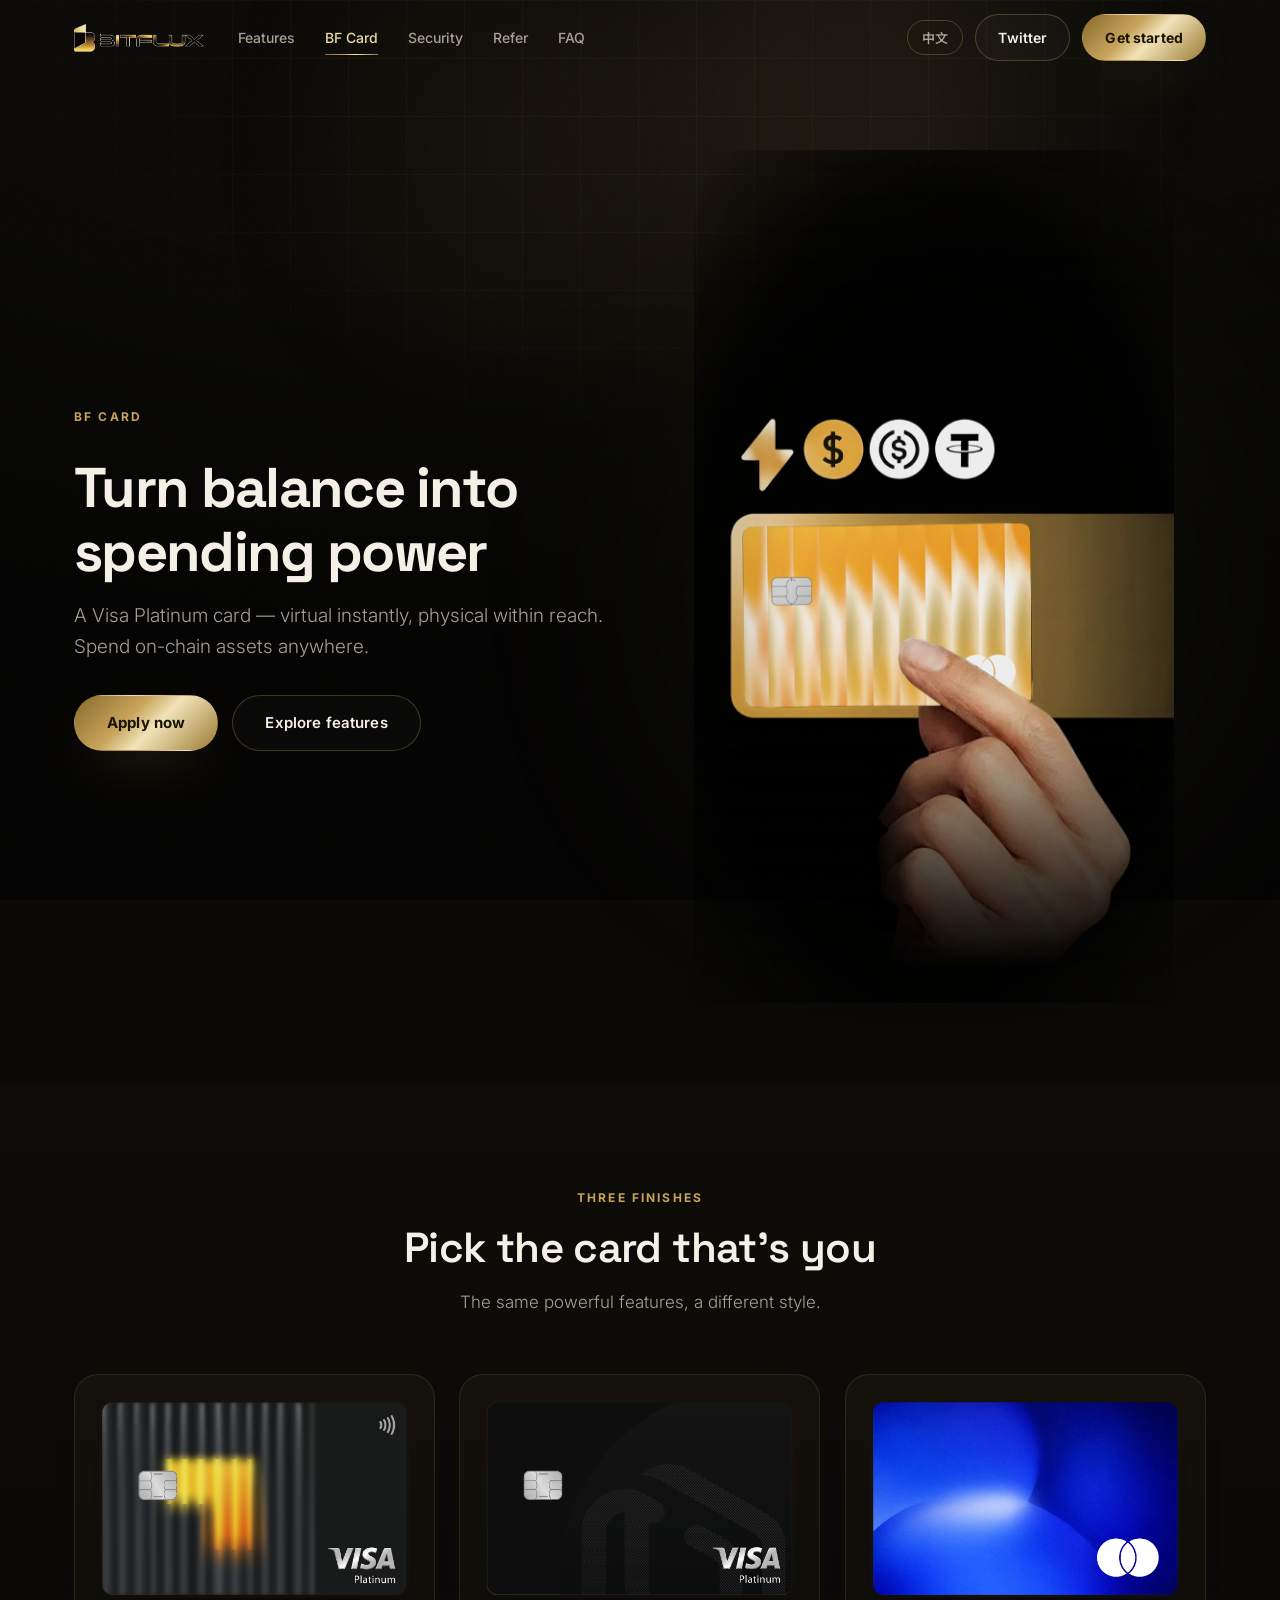
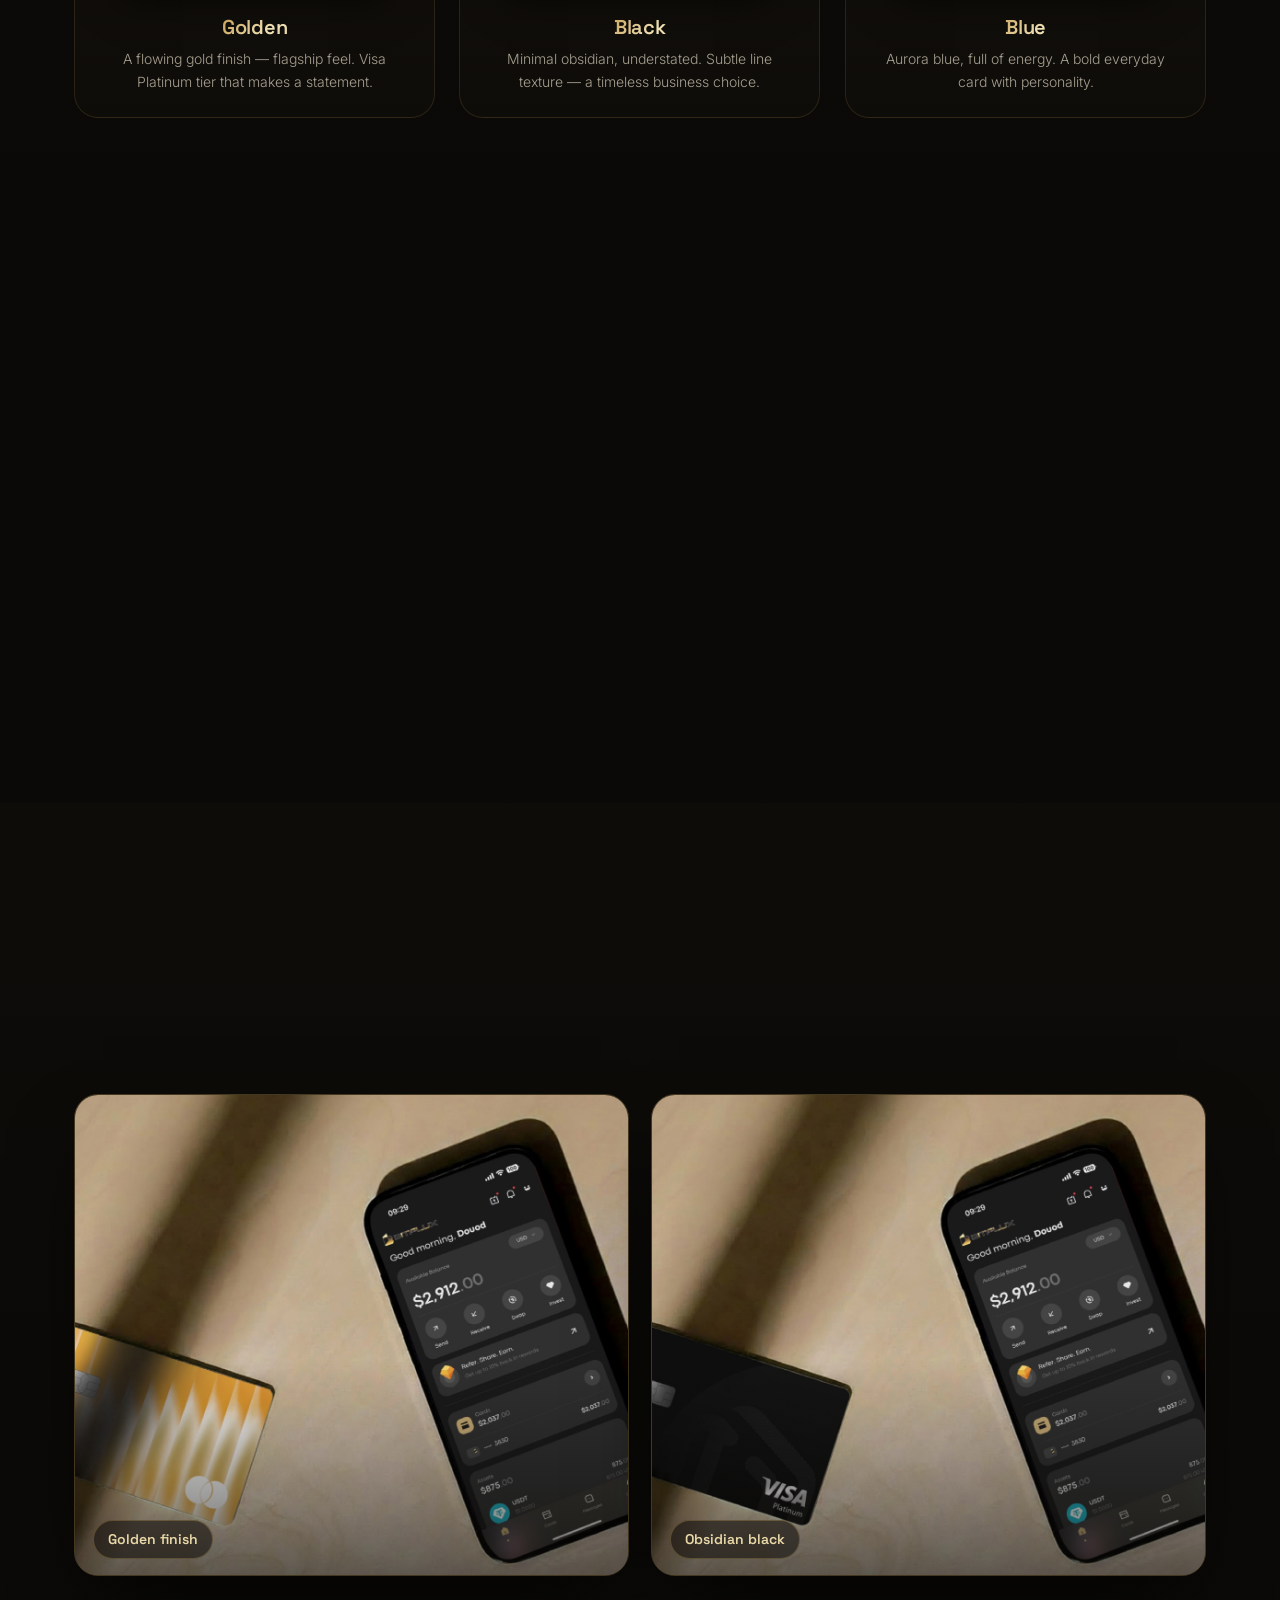
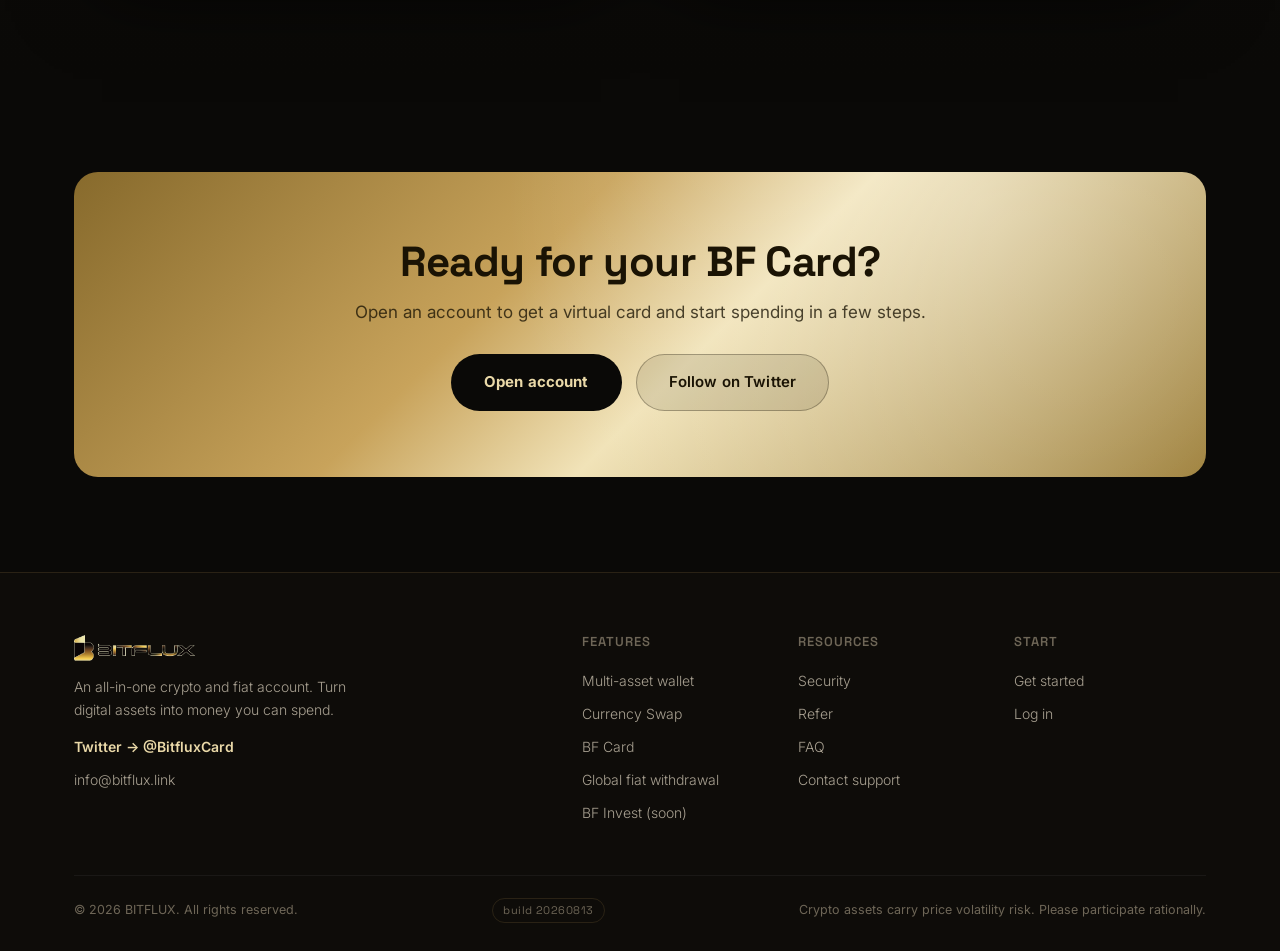
==== card.html @ 34be4fc5 "Switch site metadata to English to match default EN interface Titles, meta descriptions, og/twitter " ====
<!DOCTYPE html>
<html lang="en">
<head>
  <meta charset="UTF-8" />
  <meta http-equiv="Cache-Control" content="no-cache, no-store, must-revalidate" />
  <meta http-equiv="Pragma" content="no-cache" />
  <meta http-equiv="Expires" content="0" />
  <meta name="viewport" content="width=device-width, initial-scale=1.0" />
  <title>BF Card · BITFLUX</title>
  <meta name="description" content="BITFLUX BF Card — Visa Platinum virtual and physical cards. Spend your crypto balance anytime, anywhere. Three finishes: Golden, Black, Blue." />
  <meta name="theme-color" content="#0A0907" />
  <link rel="icon" type="image/png" href="assets/bitflux-favicon.png" />
  <link rel="canonical" href="https://www.bitflux.link/card.html" />
  <meta property="og:site_name" content="BITFLUX" />
  <meta property="og:locale" content="en_US" />
  <meta property="og:title" content="BF Card · BITFLUX" />
  <meta property="og:description" content="Visa Platinum virtual and physical cards. Spend your crypto balance anywhere. Three finishes: Golden, Black, Blue." />
  <meta property="og:type" content="website" />
  <meta property="og:url" content="https://www.bitflux.link/card.html" />
  <meta property="og:image" content="https://www.bitflux.link/assets/posters/billboard.jpg" />
  <meta name="twitter:card" content="summary_large_image" />
  <meta name="twitter:site" content="@BitfluxCard" />
  <meta name="twitter:title" content="BF Card · BITFLUX" />
  <meta name="twitter:description" content="Visa Platinum virtual and physical cards. Spend your crypto balance anywhere. Three finishes: Golden, Black, Blue." />
  <meta name="twitter:image" content="https://www.bitflux.link/assets/posters/billboard.jpg" />
  <link rel="preconnect" href="https://fonts.googleapis.com" />
  <link rel="preconnect" href="https://fonts.gstatic.com" crossorigin />
  <link href="https://fonts.googleapis.com/css2?family=Inter:wght@300;400;500;600;700&family=Space+Grotesk:wght@500;600;700&family=Noto+Sans+SC:wght@300;400;500;700&display=swap" rel="stylesheet" />
  <link rel="stylesheet" href="styles.css?v=20260813" />
</head>
<body class="page-sub" data-i18n-title="title_card" data-i18n-desc="meta_card">
  <svg class="svg-defs" aria-hidden="true" focusable="false" xmlns="http://www.w3.org/2000/svg">
    <symbol id="i-card" viewBox="0 0 24 24"><rect x="3" y="5" width="18" height="14" rx="2.5"/><path d="M3 9.5h18"/><path d="M7 14.5h4"/></symbol>
    <symbol id="i-swap" viewBox="0 0 24 24"><path d="M4 8h13l-3-3"/><path d="M20 16H7l3 3"/></symbol>
    <symbol id="i-globe" viewBox="0 0 24 24"><circle cx="12" cy="12" r="9"/><path d="M3 12h18M12 3c2.5 2.5 2.5 15 0 18M12 3c-2.5 2.5-2.5 15 0 18"/></symbol>
    <symbol id="i-shield" viewBox="0 0 24 24"><path d="M12 3 5 6v5c0 4.2 3 7.6 7 9 4-1.4 7-4.8 7-9V6l-7-3Z"/><path d="m9 12 2 2 4-4"/></symbol>
    <symbol id="i-spark" viewBox="0 0 24 24"><path d="M12 3v6M12 15v6M3 12h6M15 12h6"/><path d="m6 6 3 3M15 15l3 3M18 6l-3 3M9 15l-3 3"/></symbol>
  </svg>

  <!-- ===== NAV ===== -->
  <nav class="nav" id="nav">
    <div class="nav-inner">
      <a class="nav-logo" href="index.html" aria-label="BITFLUX"><img src="assets/bitflux-logo.png" alt="BITFLUX" /></a>
      <div class="nav-links">
        <a href="features.html" data-i18n="nav_features">功能</a>
        <a href="card.html" class="active" data-i18n="nav_card">BF Card</a>
        <a href="features.html#security" data-i18n="nav_security">安全</a>
        <a href="features.html#referral" data-i18n="nav_referral">邀请</a>
        <a href="features.html#faq" data-i18n="nav_faq">常见问题</a>
      </div>
      <div class="nav-actions">
        <button class="lang-toggle" id="langToggle" aria-label="Switch language">EN</button>
        <a class="btn btn-ghost" href="https://x.com/bitfluxcard" target="_blank" rel="noopener">Twitter</a>
        <a class="btn btn-primary" href="https://app.bitflux.link" target="_blank" rel="noopener" data-i18n="nav_cta">开始使用</a>
      </div>
      <button class="nav-burger" id="burger" aria-label="Menu"><span></span><span></span><span></span></button>
    </div>
    <div class="nav-mobile" id="navMobile">
      <a href="features.html" data-i18n="nav_features">功能</a>
      <a href="card.html" data-i18n="nav_card">BF Card</a>
      <a href="features.html#security" data-i18n="nav_security">安全</a>
      <a href="features.html#referral" data-i18n="nav_referral">邀请</a>
      <a href="features.html#faq" data-i18n="nav_faq">常见问题</a>
      <a class="btn btn-primary" href="https://app.bitflux.link" target="_blank" rel="noopener" data-i18n="nav_cta">开始使用</a>
      <button class="lang-toggle lang-toggle-mobile" id="langToggleMobile" aria-label="Switch language">English</button>
    </div>
  </nav>

  <main id="top">
    <!-- ===== CARD HERO ===== -->
    <section class="card-hero">
      <div class="subhero-bg" aria-hidden="true"><div class="glow glow-1"></div><div class="glow glow-2"></div><div class="grid-lines"></div></div>
      <div class="container card-hero-inner">
        <div class="card-hero-copy">
          <span class="eyebrow" data-i18n="card_eyebrow">BF Card</span>
          <h1 class="subhero-title" data-i18n="cardp_title">把余额，变成消费力</h1>
          <p class="subhero-sub" data-i18n="cardp_lead">Visa Platinum 卡，虚拟卡即开即用，实体卡触手可及。链上资产，随处可花。</p>
          <div class="hero-min-cta">
            <a class="btn btn-primary btn-lg" href="https://app.bitflux.link" target="_blank" rel="noopener" data-i18n="cardp_cta1">立即申请</a>
            <a class="btn btn-ghost btn-lg" href="features.html" data-i18n="cardp_cta2">了解功能</a>
          </div>
        </div>
        <div class="card-hero-visual card-hero-photo">
          <img src="assets/posters/card-hero.jpg" alt="BITFLUX Visa Platinum card" />
        </div>
      </div>
    </section>

    <!-- ===== CARD TIERS ===== -->
    <section class="section section-alt" id="tiers">
      <div class="container">
        <div class="section-head reveal">
          <span class="eyebrow" data-i18n="tier_eyebrow">三款卡面</span>
          <h2 class="section-title" data-i18n="tier_title">选一张，属于你的卡</h2>
          <p class="section-lead" data-i18n="tier_lead">同样的强大功能，不同的风格表达。</p>
        </div>
        <div class="tier-grid">
          <div class="tier-card reveal">
            <div class="tier-img"><img src="assets/cards/card-gold.png" alt="Golden Card" loading="lazy" /></div>
            <h3 data-i18n="tier1_t">Golden</h3>
            <p data-i18n="tier1_d">流光金质卡面，质感旗舰。Visa Platinum 等级，彰显身份。</p>
          </div>
          <div class="tier-card reveal">
            <div class="tier-img"><img src="assets/cards/card-black.png" alt="Black Card" loading="lazy" /></div>
            <h3 data-i18n="tier2_t">Black</h3>
            <p data-i18n="tier2_d">极简曜黑，低调内敛。线条暗纹，经典耐看的商务之选。</p>
          </div>
          <div class="tier-card reveal">
            <div class="tier-img"><img src="assets/cards/card-blue.png" alt="Blue Card" loading="lazy" /></div>
            <h3 data-i18n="tier3_t">Blue</h3>
            <p data-i18n="tier3_d">极光蓝调，年轻活力。鲜明配色，张扬个性的日常之选。</p>
          </div>
        </div>
      </div>
    </section>

    <!-- ===== CARD BENEFITS ===== -->
    <section class="section" id="benefits">
      <div class="container">
        <div class="section-head reveal">
          <span class="eyebrow" data-i18n="ben_eyebrow">卡片权益</span>
          <h2 class="section-title" data-i18n="ben_title">一张卡，连接链上与现实</h2>
        </div>
        <div class="why-grid">
          <div class="why-card reveal">
            <div class="why-ico"><svg class="ico"><use href="#i-card"/></svg></div>
            <h3 data-i18n="b1_t">虚拟 + 实体</h3>
            <p data-i18n="b1_d">虚拟卡即开即用，绑定钱包扫码消费；实体卡随身携带，线下刷卡同样顺手。</p>
          </div>
          <div class="why-card reveal">
            <div class="why-ico"><svg class="ico"><use href="#i-globe"/></svg></div>
            <h3 data-i18n="b2_t">全球受理</h3>
            <p data-i18n="b2_d">基于 Visa 网络，全球数千万商户线上线下广泛受理。</p>
          </div>
          <div class="why-card reveal">
            <div class="why-ico"><svg class="ico"><use href="#i-swap"/></svg></div>
            <h3 data-i18n="b3_t">余额直付</h3>
            <p data-i18n="b3_d">直接用账户余额消费，链上资产无需提前换汇，所花即所见。</p>
          </div>
          <div class="why-card reveal">
            <div class="why-ico"><svg class="ico"><use href="#i-shield"/></svg></div>
            <h3 data-i18n="b4_t">安全可控</h3>
            <p data-i18n="b4_d">交易 PIN 与实时通知守护每一笔支出，卡片状态自主管理。</p>
          </div>
        </div>
      </div>
    </section>

    <!-- ===== LIFESTYLE (in real life) ===== -->
    <section class="section section-alt" id="lifestyle">
      <div class="container">
        <div class="section-head reveal">
          <span class="eyebrow" data-i18n="ls_eyebrow">真实场景</span>
          <h2 class="section-title" data-i18n="ls_title">融入每一天的生活</h2>
          <p class="section-lead" data-i18n="ls_lead">无论金质还是曜黑，都让链上资产自然融入日常消费。</p>
        </div>
        <div class="lifestyle-grid reveal">
          <figure class="ls-item"><img src="assets/posters/lifestyle-gold.jpg" alt="BITFLUX Golden Card in daily life" loading="lazy" /><figcaption data-i18n="ls_cap1">Golden · 流光金质</figcaption></figure>
          <figure class="ls-item"><img src="assets/posters/lifestyle-black.jpg" alt="BITFLUX Black Card in daily life" loading="lazy" /><figcaption data-i18n="ls_cap2">Black · 极简曜黑</figcaption></figure>
        </div>
      </div>
    </section>

    <!-- ===== CTA ===== -->
    <section class="cta">
      <div class="container">
        <div class="cta-box reveal">
          <h2 data-i18n="cardp_cta_title">准备好你的 BF Card 了吗？</h2>
          <p data-i18n="cardp_cta_sub">开户即可申请虚拟卡，几步开始消费。</p>
          <div class="cta-actions">
            <a class="btn btn-primary btn-lg" href="https://app.bitflux.link" target="_blank" rel="noopener" data-i18n="cta_b1">立即开户</a>
            <a class="btn btn-ghost btn-lg" href="https://x.com/bitfluxcard" target="_blank" rel="noopener" data-i18n="cta_b2">关注 Twitter</a>
          </div>
        </div>
      </div>
    </section>
  </main>

  <!-- ===== FOOTER ===== -->
  <footer class="footer">
    <div class="container">
      <div class="footer-inner">
        <div class="footer-brand">
          <img src="assets/bitflux-logo.png" alt="BITFLUX" />
          <p data-i18n="foot_desc">一站式加密与法币账户。把数字资产变成可花的钱。</p>
          <a class="footer-tg" href="https://x.com/bitfluxcard" target="_blank" rel="noopener">Twitter → @BitfluxCard</a>
          <a class="footer-email" href="mailto:info@bitflux.link">info@bitflux.link</a>
        </div>
        <div class="footer-cols">
          <div>
            <h4 data-i18n="foot_product">功能</h4>
            <a href="features.html" data-i18n="f1_t">多币种钱包</a>
            <a href="features.html" data-i18n="f2_t">外汇兑换 · Swap</a>
            <a href="card.html" data-i18n="nav_card">BF Card</a>
            <a href="features.html" data-i18n="f4_t">全球法币提现</a>
            <a href="coming-soon.html?p=BF%20Invest" data-i18n="foot_invest">BF Invest（即将上线）</a>
          </div>
          <div>
            <h4 data-i18n="foot_resource">资源</h4>
            <a href="features.html#security" data-i18n="nav_security">安全</a>
            <a href="features.html#referral" data-i18n="nav_referral">邀请有礼</a>
            <a href="features.html#faq" data-i18n="nav_faq">常见问题</a>
            <a href="https://x.com/bitfluxcard" target="_blank" rel="noopener" data-i18n="foot_support">联系支持</a>
          </div>
          <div>
            <h4 data-i18n="foot_start">开始</h4>
            <a href="https://app.bitflux.link" target="_blank" rel="noopener" data-i18n="nav_cta">开始使用</a>
            <a href="https://app.bitflux.link" target="_blank" rel="noopener" data-i18n="foot_login">登录</a>
          </div>
        </div>
      </div>
      <div class="footer-bottom">
        <span>© 2026 BITFLUX. All rights reserved.</span>
        <span class="build-tag">build 20260813</span>
        <span data-i18n="foot_disclaimer">加密资产存在价格波动风险，请理性参与。</span>
      </div>
    </div>
  </footer>

  <script src="app.js?v=20260813"></script>
</body>
</html>
---- styles.css ----
/* ===================== BITFLUX — premium black & champagne-gold ===================== */
:root{
  --bg:#0A0907;
  --bg-2:#0E0C09;
  --bg-3:#13110C;
  --panel:#15120C;
  --panel-2:#1C180F;
  --line:rgba(200,163,91,.15);
  --line-2:rgba(200,163,91,.30);
  --hair:rgba(255,255,255,.05);
  --txt:#F5F0E6;
  --txt-mut:#A8A091;
  --txt-dim:#6E6657;
  --gold:#C8A35B;
  --gold-2:#EAD9A8;
  --gold-3:#8A6D2E;
  --gold-grad:linear-gradient(135deg,#876A2C 0%,#C8A35B 38%,#F1E3B8 56%,#9A7B33 100%);
  --gold-soft:linear-gradient(135deg,rgba(200,163,91,.16),rgba(138,109,46,.10));
  --green:#5FCFA0;
  --radius:18px;
  --radius-lg:24px;
  --shadow:0 34px 80px -28px rgba(0,0,0,.9);
  --shadow-gold:0 20px 56px -18px rgba(200,163,91,.32);
  --maxw:1180px;
  --ease:cubic-bezier(.22,.61,.36,1);
}
*{box-sizing:border-box;margin:0;padding:0}
html{scroll-behavior:smooth;-webkit-text-size-adjust:100%;scroll-padding-top:88px}
body{
  font-family:'Inter',-apple-system,BlinkMacSystemFont,'Segoe UI','PingFang SC','Noto Sans SC',sans-serif;
  background:var(--bg);color:var(--txt);line-height:1.65;font-weight:400;
  -webkit-font-smoothing:antialiased;overflow-x:hidden;position:relative;
}
/* subtle film grain + vignette for a premium feel */
body::before{content:"";position:fixed;inset:0;z-index:1;pointer-events:none;opacity:.035;
  background-image:url("data:image/svg+xml,%3Csvg xmlns='http://www.w3.org/2000/svg' width='160' height='160'%3E%3Cfilter id='n'%3E%3CfeTurbulence type='fractalNoise' baseFrequency='0.9' numOctaves='2'/%3E%3C/filter%3E%3Crect width='100%25' height='100%25' filter='url(%23n)'/%3E%3C/svg%3E")}
body::after{content:"";position:fixed;inset:0;z-index:1;pointer-events:none;background:radial-gradient(ellipse 120% 80% at 50% -10%,transparent 55%,rgba(0,0,0,.55) 100%)}
main,.nav,footer{position:relative;z-index:2}
a{color:inherit;text-decoration:none}
img{max-width:100%;display:block}
h1,h2,h3,h4{font-family:'Space Grotesk','Inter','PingFang SC',sans-serif;font-weight:600;line-height:1.14;letter-spacing:-.015em}
.container{max-width:var(--maxw);margin:0 auto;padding:0 24px}
.container.narrow{max-width:820px}
.gold{background:linear-gradient(100deg,#8A6D2E 0%,#C8A35B 28%,#F8EFCF 47%,#EAD9A8 53%,#C8A35B 70%,#8A6D2E 100%);background-size:240% auto;-webkit-background-clip:text;background-clip:text;-webkit-text-fill-color:transparent;animation:goldShimmer 6s ease-in-out infinite}
@keyframes goldShimmer{0%,100%{background-position:0% 50%}50%{background-position:100% 50%}}
@property --beam{syntax:'<angle>';inherits:false;initial-value:0deg}
.ico{width:24px;height:24px;stroke:currentColor;fill:none;stroke-width:1.6;stroke-linecap:round;stroke-linejoin:round;display:block}
.svg-defs{position:absolute;width:0;height:0;overflow:hidden}

/* ===================== BUTTONS ===================== */
.btn{display:inline-flex;align-items:center;justify-content:center;gap:8px;font-weight:600;font-size:14px;border-radius:999px;padding:11px 22px;cursor:pointer;border:1px solid transparent;transition:transform .2s var(--ease),box-shadow .25s,background .25s,border-color .25s,color .25s;white-space:nowrap;font-family:inherit;letter-spacing:.01em}
.btn-lg{padding:15px 32px;font-size:15px}
.btn-primary{background:var(--gold-grad);color:#1a1304;box-shadow:var(--shadow-gold);font-weight:700;position:relative}
.btn-primary:hover{transform:translateY(-2px);box-shadow:0 26px 64px -16px rgba(200,163,91,.5)}
.btn-ghost{background:rgba(255,255,255,.025);color:var(--txt);border-color:var(--line-2)}
.btn-ghost:hover{background:rgba(200,163,91,.08);border-color:var(--gold);transform:translateY(-2px)}

/* ===================== NAV ===================== */
.nav{position:fixed;top:0;left:0;right:0;z-index:100;transition:background .4s,border-color .4s,backdrop-filter .4s,transform .5s cubic-bezier(.16,1,.3,1);border-bottom:1px solid transparent;will-change:transform}
.nav.scrolled{background:rgba(10,9,7,.72);backdrop-filter:blur(20px) saturate(1.2);border-bottom-color:var(--line)}
.nav.nav-hidden{transform:translateY(-105%)}
.nav-links a.active{color:var(--gold-2)}
.nav-links a.active::after{width:100%}
.scroll-progress{position:fixed;top:0;left:0;height:2px;width:100%;z-index:200;background:var(--gold-grad);transform:scaleX(0);transform-origin:0 50%;will-change:transform}
.nav-inner{max-width:var(--maxw);margin:0 auto;padding:14px 24px;display:flex;align-items:center;gap:26px}
.nav-logo img{height:28px;width:auto}
.nav-links{display:flex;gap:30px;margin-left:8px}
.nav-links a{font-size:14px;color:var(--txt-mut);font-weight:500;transition:color .2s;position:relative}
.nav-links a::after{content:"";position:absolute;left:0;bottom:-6px;width:0;height:1px;background:var(--gold-grad);transition:width .25s var(--ease)}
.nav-links a:hover{color:var(--gold-2)}
.nav-links a:hover::after{width:100%}
.nav-actions{margin-left:auto;display:flex;align-items:center;gap:12px}
.lang-toggle{background:none;border:1px solid var(--line-2);color:var(--txt-mut);border-radius:999px;padding:7px 14px;font-size:13px;font-weight:600;cursor:pointer;transition:.2s;font-family:inherit}
.lang-toggle:hover{color:var(--gold-2);border-color:var(--gold)}
.nav-burger{display:none;flex-direction:column;gap:5px;background:none;border:0;cursor:pointer;padding:8px;margin-left:auto}
.nav-burger span{width:24px;height:2px;background:var(--gold-2);border-radius:2px;transition:.3s}
.nav-burger.open span:nth-child(1){transform:translateY(7px) rotate(45deg)}
.nav-burger.open span:nth-child(2){opacity:0}
.nav-burger.open span:nth-child(3){transform:translateY(-7px) rotate(-45deg)}
.nav-mobile{display:none;flex-direction:column;gap:4px;padding:0 24px;background:rgba(10,9,7,.98);backdrop-filter:blur(16px);border-bottom:1px solid var(--line);overflow:hidden;max-height:0;transition:max-height .35s var(--ease),padding .35s}
.nav-mobile.open{max-height:520px;padding:12px 24px 22px}
.nav-mobile a{padding:12px 0;color:var(--txt-mut);border-bottom:1px solid var(--hair);font-weight:500}
.nav-mobile a.btn{border:0;margin-top:12px;color:#1a1304;justify-content:center}
.lang-toggle-mobile{width:100%;margin-top:12px;padding:12px 14px;text-align:center}

/* ===================== HERO ===================== */
.hero{position:relative;padding:150px 0 0;overflow:hidden}
.hero-bg{position:absolute;inset:0;z-index:0;overflow:hidden}
.glow{position:absolute;border-radius:50%;filter:blur(100px);opacity:.45}
.glow-1{width:520px;height:520px;background:radial-gradient(circle,rgba(200,163,91,.42),transparent 70%);top:-150px;left:-120px}
.glow-2{width:460px;height:460px;background:radial-gradient(circle,rgba(138,109,46,.4),transparent 70%);top:-60px;right:-120px}
.glow-3{width:420px;height:420px;background:radial-gradient(circle,rgba(234,217,168,.14),transparent 70%);bottom:-160px;left:42%}
.grid-lines{position:absolute;inset:0;background-image:linear-gradient(var(--hair) 1px,transparent 1px),linear-gradient(90deg,var(--hair) 1px,transparent 1px);background-size:58px 58px;mask-image:radial-gradient(ellipse 80% 60% at 50% 0%,#000 35%,transparent 75%);opacity:.6}
.hero-content{position:relative;z-index:2;max-width:var(--maxw);margin:0 auto;padding:0 24px;display:grid;grid-template-columns:1.05fr .95fr;gap:48px;align-items:center}
.pill{display:inline-flex;align-items:center;gap:9px;font-size:12.5px;font-weight:600;color:var(--gold-2);background:rgba(200,163,91,.07);border:1px solid var(--line-2);padding:7px 15px;border-radius:999px;margin-bottom:26px;letter-spacing:.02em}
.pill-dot{width:7px;height:7px;border-radius:50%;background:var(--green);box-shadow:0 0 0 4px rgba(95,207,160,.16);animation:pulse 2s infinite}
@keyframes pulse{50%{box-shadow:0 0 0 7px rgba(95,207,160,0)}}
.hero-title{font-size:clamp(44px,6vw,80px);margin-bottom:22px;letter-spacing:-.038em;font-weight:700;line-height:1.04}
.hero-sub{font-size:clamp(16px,1.6vw,19px);color:var(--txt-mut);max-width:540px;margin-bottom:34px;font-weight:300}
.hero-cta{display:flex;gap:14px;flex-wrap:wrap;margin-bottom:40px}
.hero-trust{display:flex;align-items:center;gap:24px}
.trust-item{display:flex;flex-direction:column}
.trust-item strong{font-family:'Space Grotesk';font-size:24px;font-weight:600;background:var(--gold-grad);-webkit-background-clip:text;background-clip:text;-webkit-text-fill-color:transparent}
.trust-item span{font-size:12.5px;color:var(--txt-dim)}
.trust-divider{width:1px;height:34px;background:var(--line-2)}

/* phones */
.hero-device{position:relative;display:flex;justify-content:center;align-items:center;min-height:600px;animation:fadeUp 1.1s cubic-bezier(.16,1,.3,1) both .1s}
@keyframes fadeUp{from{opacity:0;transform:translateY(26px)}to{opacity:1;transform:none}}
.device-glow{position:absolute;width:380px;height:380px;background:var(--gold-grad);filter:blur(120px);opacity:.22;border-radius:50%;z-index:0}
.phone{position:relative;z-index:2;background:#000;border-radius:42px;padding:10px;border:1px solid var(--line-2);box-shadow:var(--shadow);overflow:hidden}
.phone::after{content:"";position:absolute;inset:0;border-radius:42px;border:1px solid rgba(255,255,255,.05);pointer-events:none}
.phone-screen{border-radius:32px;overflow:hidden;background:#000;position:relative}
.phone-screen img{width:104%;margin-left:-2%;display:block}
.phone-main{width:286px}
.phone-main .phone-screen{height:560px}
.phone-side{position:absolute;width:228px;z-index:1;opacity:.95}
.phone-side .phone-screen{height:452px}
.phone-left{left:-14px;top:80px;transform:rotate(-7deg)}
.phone-right{right:-14px;top:64px;transform:rotate(7deg)}

/* marquee */
.marquee{margin-top:84px;border-top:1px solid var(--line);border-bottom:1px solid var(--line);overflow:hidden;background:rgba(200,163,91,.02);position:relative;z-index:2}
.marquee-track{display:flex;gap:28px;white-space:nowrap;padding:16px 0;animation:scroll 30s linear infinite;font-family:'Space Grotesk';font-weight:500;color:var(--txt-dim);font-size:15px;letter-spacing:.02em}
.marquee-track span{opacity:.7}
.marquee-track .dot{color:var(--gold)}
@keyframes scroll{to{transform:translateX(-50%)}}

/* ===================== TRUST STRIP ===================== */
.trust-strip{padding:42px 0;border-bottom:1px solid var(--hair)}
.trust-strip-label{text-align:center;font-size:12.5px;color:var(--txt-dim);letter-spacing:.06em;margin-bottom:22px;text-transform:uppercase}
.logo-row{display:flex;flex-wrap:wrap;justify-content:center;gap:14px 36px;align-items:center}
.logo-row span{font-family:'Space Grotesk';font-weight:600;font-size:16px;color:var(--txt-dim);opacity:.7;transition:color .2s,opacity .2s;cursor:default}
.logo-row span:hover{color:var(--gold-2);opacity:1}

/* ===================== SECTIONS ===================== */
.section{padding:100px 0;position:relative}
.section-alt{background:linear-gradient(180deg,var(--bg-2),var(--bg))}
.section-head{text-align:center;max-width:700px;margin:0 auto 58px}
.eyebrow{display:inline-block;font-size:12px;font-weight:700;letter-spacing:.18em;text-transform:uppercase;color:var(--gold);margin-bottom:16px}
.section-title{font-size:clamp(28px,3.6vw,42px);margin-bottom:16px;font-weight:600}
.section-lead{font-size:17px;color:var(--txt-mut);font-weight:300}

/* features */
.feature-grid{display:grid;grid-template-columns:repeat(3,1fr);gap:18px}
.fcard{background:linear-gradient(180deg,var(--panel),var(--bg-2));border:1px solid var(--line);border-radius:var(--radius);padding:30px;transition:transform .35s var(--ease),border-color .35s,box-shadow .35s}
.fcard:hover{transform:translateY(-6px);border-color:var(--line-2);box-shadow:var(--shadow)}
.fcard-ico{width:54px;height:54px;border-radius:15px;background:var(--gold-soft);border:1px solid var(--line-2);display:grid;place-items:center;margin-bottom:20px;color:var(--gold-2)}
.fcard-ico .ico{width:26px;height:26px}
.fcard h3{font-size:19px;margin-bottom:8px;font-weight:600}
.fcard p{font-size:14.5px;color:var(--txt-mut);font-weight:300}
.fcard .tags{margin-top:14px;display:flex;flex-wrap:wrap;gap:6px}
.fcard .tags span{font-size:11px;color:var(--gold-2);background:rgba(200,163,91,.08);border:1px solid var(--line);padding:3px 9px;border-radius:999px;font-weight:500}

.suite-note{text-align:center;font-size:12.5px;color:var(--txt-dim);margin-top:28px;font-weight:300}

/* why / differentiator band */
.why-grid{display:grid;grid-template-columns:repeat(4,1fr);gap:18px}
.why-card{background:linear-gradient(180deg,var(--panel),var(--bg-2));border:1px solid var(--line);border-radius:var(--radius);padding:26px;transition:transform .35s var(--ease),border-color .35s}
.why-card:hover{transform:translateY(-5px);border-color:var(--line-2)}
.why-ico{color:var(--gold-2);margin-bottom:16px}
.why-card h3{font-size:17px;margin-bottom:8px;font-weight:600}
.why-card p{font-size:14px;color:var(--txt-mut);font-weight:300}

/* stat band */
.stat-band{display:grid;grid-template-columns:repeat(4,1fr);gap:18px;text-align:center}
.stat-band div{background:linear-gradient(180deg,var(--panel),var(--bg-2));border:1px solid var(--line);border-radius:var(--radius);padding:30px 16px}
.stat-band strong{display:block;font-family:'Space Grotesk';font-size:38px;font-weight:600;background:var(--gold-grad);-webkit-background-clip:text;background-clip:text;-webkit-text-fill-color:transparent}
.stat-band span{font-size:13px;color:var(--txt-mut);margin-top:4px}

/* preview gallery */
.preview-grid{display:grid;grid-template-columns:repeat(4,1fr);gap:20px}
.preview-card{text-align:center}
.preview-frame{background:#000;border:1px solid var(--line-2);border-radius:30px;padding:8px;overflow:hidden;box-shadow:var(--shadow);transition:transform .35s var(--ease),box-shadow .35s,border-color .35s}
.preview-frame:hover{transform:translateY(-8px);border-color:var(--gold);box-shadow:var(--shadow-gold)}
.preview-frame .shot{border-radius:24px;overflow:hidden;height:380px;background:#000}
.preview-frame .shot img{width:109%;margin-left:0}
.preview-card h4{font-size:15px;margin-top:16px;font-weight:600}
.preview-card p{font-size:13px;color:var(--txt-dim);margin-top:2px;font-weight:300}

/* steps */
.steps{display:flex;align-items:stretch;justify-content:center;gap:14px;flex-wrap:wrap}
.step{flex:1;min-width:230px;background:linear-gradient(180deg,var(--panel),var(--bg-2));border:1px solid var(--line);border-radius:var(--radius);padding:30px}
.step-num{font-family:'Space Grotesk';font-size:32px;font-weight:600;background:var(--gold-grad);-webkit-background-clip:text;background-clip:text;-webkit-text-fill-color:transparent;margin-bottom:14px}
.step h3{font-size:19px;margin-bottom:8px;font-weight:600}
.step p{font-size:14.5px;color:var(--txt-mut);font-weight:300}
.step-arrow{align-self:center;font-size:24px;color:var(--gold-3)}

/* split (security / card) */
.split{display:grid;grid-template-columns:1fr 1fr;gap:58px;align-items:center}
.split-copy .section-title,.split-copy .eyebrow{text-align:left}
.check-list{list-style:none;display:flex;flex-direction:column;gap:18px;margin-top:26px}
.check-list li{display:flex;gap:14px}
.check-list .ck{flex:none;width:28px;height:28px;border-radius:9px;background:var(--gold-soft);color:var(--gold-2);display:grid;place-items:center;margin-top:2px}
.check-list .ck .ico{width:16px;height:16px}
.check-list strong{display:block;font-size:15.5px;font-weight:600}
.check-list em{font-style:normal;font-size:14px;color:var(--txt-mut);font-weight:300}
.split-visual{display:flex;justify-content:center}
.split-phone{background:#000;border:1px solid var(--line-2);border-radius:40px;padding:9px;box-shadow:var(--shadow);width:280px;overflow:hidden}
.split-phone .phone-screen{height:540px}
.card-band{background:radial-gradient(ellipse 90% 120% at 82% 0%,rgba(200,163,91,.12),transparent 60%),linear-gradient(180deg,var(--panel),var(--bg-2));border:1px solid var(--line-2);border-radius:var(--radius-lg);overflow:hidden}

/* BF card gallery */
.card-gallery{display:flex;gap:22px;justify-content:center;flex-wrap:wrap;perspective:1200px}
.bfcard{width:330px;height:208px;border-radius:18px;padding:20px;display:flex;flex-direction:column;justify-content:space-between;box-shadow:var(--shadow);position:relative;overflow:hidden;color:#fff;transition:transform .4s var(--ease)}
.bfcard::after{content:"";position:absolute;top:-40%;left:-20%;width:80%;height:180%;background:linear-gradient(120deg,transparent,rgba(255,255,255,.16),transparent);transform:rotate(8deg)}
.bfcard:hover{transform:translateY(-8px) rotateX(4deg)}
.bfc-top{display:flex;align-items:center;justify-content:space-between;font-size:11px;letter-spacing:.18em;font-weight:600;opacity:.85;position:relative;z-index:2}
.bfc-mark{height:26px;width:auto;filter:drop-shadow(0 1px 2px rgba(0,0,0,.4))}
.bfc-num{font-family:'Space Grotesk';font-size:18px;letter-spacing:.12em;position:relative;z-index:2}
.bfc-foot{display:flex;align-items:flex-end;justify-content:space-between;font-size:12px;position:relative;z-index:2}
.bfc-foot b{font-family:'Space Grotesk';letter-spacing:.05em}
.c-gold{background:linear-gradient(135deg,#6f5621,#c8a35b 45%,#f1e3b8 60%,#876a2c);color:#1a1304}
.c-obsidian{background:linear-gradient(135deg,#100f0c,#26231b 55%,#0c0b09);border:1px solid var(--line-2)}
.c-aurora{background:linear-gradient(135deg,#1a1330,#3a2a5e 45%,#1f3a4a)}

/* earn / referral banner */
.earn-banner{display:grid;grid-template-columns:1.05fr .95fr;gap:44px;align-items:center;background:radial-gradient(ellipse 80% 120% at 0% 0%,rgba(200,163,91,.12),transparent 60%),linear-gradient(135deg,rgba(200,163,91,.05),rgba(138,109,46,.05));border:1px solid var(--line-2);border-radius:var(--radius-lg);padding:48px}
.earn-copy .section-title,.earn-copy .eyebrow{text-align:left}
.earn-card{background:linear-gradient(180deg,var(--panel-2),var(--panel));border:1px solid var(--line-2);border-radius:20px;padding:24px;box-shadow:var(--shadow)}
.ec-label{font-size:12px;color:var(--txt-dim);font-weight:600}
.ec-link{display:flex;align-items:center;gap:10px;background:rgba(0,0,0,.4);border:1px solid var(--line);border-radius:12px;padding:10px 12px;margin:10px 0 18px}
.ec-link code{font-family:'Space Grotesk';font-size:14px;flex:1;overflow:hidden;text-overflow:ellipsis;white-space:nowrap}
.ec-ico{width:16px;height:16px;color:var(--gold-2);flex:none}
.ec-copy{background:var(--gold-grad);color:#1a1304;border:0;border-radius:8px;padding:7px 14px;font-weight:700;font-size:12px;cursor:pointer;font-family:inherit;flex:none}
.u-dim{color:var(--txt-dim);font-weight:400}
.u-main{color:var(--txt);font-weight:500}
.u-code{color:var(--gold-2);font-weight:700}
.ec-stats{display:flex;gap:10px}
.ec-stats div{flex:1;text-align:center;background:rgba(255,255,255,.025);border:1px solid var(--line);border-radius:12px;padding:12px 6px}
.ec-stats strong{display:block;font-family:'Space Grotesk';font-size:22px;font-weight:600;color:var(--gold-2)}
.ec-stats span{font-size:11.5px;color:var(--txt-dim)}

/* invest teaser */
.invest-teaser{text-align:center;max-width:680px;margin:0 auto;background:linear-gradient(180deg,var(--panel),var(--bg-2));border:1px solid var(--line);border-radius:var(--radius-lg);padding:54px 40px}
.soon{display:inline-block;font-size:12px;font-weight:700;letter-spacing:.14em;text-transform:uppercase;color:var(--gold-2);background:rgba(200,163,91,.1);border:1px solid var(--line-2);padding:5px 14px;border-radius:999px;margin-bottom:18px}

/* faq — custom silky accordion */
.faq{display:flex;flex-direction:column;gap:12px}
.faq-item{background:linear-gradient(180deg,var(--panel),var(--bg-2));border:1px solid var(--line);border-radius:14px;padding:0 22px;transition:border-color .35s var(--ease),background .35s}
.faq-item.open{border-color:var(--line-2);background:linear-gradient(180deg,var(--panel-2),var(--panel))}
.faq-q{width:100%;background:none;border:0;cursor:pointer;font-family:inherit;color:var(--txt);font-weight:600;font-size:16px;padding:18px 0;display:flex;justify-content:space-between;align-items:center;gap:16px;text-align:left}
.faq-ic{position:relative;flex:none;width:18px;height:18px}
.faq-ic::before,.faq-ic::after{content:"";position:absolute;background:var(--gold);border-radius:2px;transition:transform .35s var(--ease),opacity .35s}
.faq-ic::before{top:8px;left:0;width:18px;height:2px}
.faq-ic::after{left:8px;top:0;width:2px;height:18px}
.faq-item.open .faq-ic::after{transform:rotate(90deg);opacity:0}
.faq-item.open .faq-ic::before{transform:rotate(180deg)}
.faq-a{display:grid;grid-template-rows:0fr;opacity:0;transition:grid-template-rows .42s var(--ease),opacity .42s var(--ease)}
.faq-item.open .faq-a{grid-template-rows:1fr;opacity:1}
.faq-a>p{overflow:hidden;color:var(--txt-mut);font-size:14.5px;font-weight:300;margin:0;padding-bottom:0}
.faq-item.open .faq-a>p{padding-bottom:18px}

/* cta */
.cta{padding:96px 0}
.cta-box{text-align:center;background:var(--gold-grad);border-radius:var(--radius-lg);padding:66px 40px;position:relative;overflow:hidden;color:#1a1304}
.cta-box::before{content:"";position:absolute;inset:0;background:radial-gradient(circle at 80% 10%,rgba(255,255,255,.28),transparent 50%)}
.cta-box h2{font-size:clamp(28px,3.6vw,42px);position:relative;color:#1a1304;font-weight:700}
.cta-box p{font-size:17px;margin:12px 0 28px;position:relative;color:rgba(26,19,4,.78);font-weight:400}
.cta-actions{display:flex;gap:14px;justify-content:center;flex-wrap:wrap;position:relative}
.cta-box .btn-primary{background:#0a0907;color:var(--gold-2);box-shadow:none}
.cta-box .btn-primary:hover{background:#151210}
.cta-box .btn-ghost{background:rgba(26,19,4,.1);border-color:rgba(26,19,4,.3);color:#1a1304}
.cta-box .btn-ghost:hover{background:rgba(26,19,4,.18)}

/* footer */
.footer{border-top:1px solid var(--line);padding:62px 0 28px;background:var(--bg-2)}
.footer-inner{display:grid;grid-template-columns:1.5fr 2fr;gap:40px}
.footer-brand img{height:26px;width:auto;margin-bottom:14px}
.footer-brand p{color:var(--txt-mut);font-size:14px;margin-bottom:12px;max-width:300px;font-weight:300}
.footer-tg{color:var(--gold-2);font-weight:600;font-size:14px}
.footer-email{display:block;margin-top:8px;color:var(--txt-mut);font-size:14px;font-weight:300;transition:color .2s}
.footer-email:hover{color:var(--gold-2)}
.footer-cols{display:grid;grid-template-columns:repeat(3,1fr);gap:24px}
.footer-cols h4{font-size:13px;text-transform:uppercase;letter-spacing:.08em;color:var(--txt-dim);margin-bottom:14px;font-weight:600}
.footer-cols a{display:block;color:var(--txt-mut);font-size:14px;padding:5px 0;transition:color .2s;font-weight:300}
.footer-cols a:hover{color:var(--gold-2)}
.footer-bottom{display:flex;justify-content:space-between;align-items:center;gap:16px;margin-top:46px;padding-top:22px;border-top:1px solid var(--hair);font-size:12.5px;color:var(--txt-dim);flex-wrap:wrap}

/* reveal */
.reveal{opacity:0;transform:translateY(34px) scale(.985);filter:blur(6px);transition:opacity .9s cubic-bezier(.16,1,.3,1),transform .9s cubic-bezier(.16,1,.3,1),filter .9s cubic-bezier(.16,1,.3,1);will-change:opacity,transform}
.reveal.in{opacity:1;transform:none;filter:none}

/* ===================== MICRO-INTERACTIONS ===================== */
/* JS smooth-scroll owns scrolling; disable CSS smooth to avoid fighting */
html.has-smooth{scroll-behavior:auto}

/* global cursor light */
.cursor-glow{position:fixed;top:0;left:0;width:500px;height:500px;border-radius:50%;pointer-events:none;z-index:4;opacity:0;transition:opacity .5s var(--ease);background:radial-gradient(circle,rgba(217,190,120,.10),rgba(200,163,91,.05) 35%,transparent 62%);mix-blend-mode:screen;will-change:transform}
body.cursor-on .cursor-glow{opacity:1}

/* drifting aurora in hero (idle life) */
.glow-1{animation:drift1 18s ease-in-out infinite}
.glow-2{animation:drift2 22s ease-in-out infinite}
.glow-3{animation:drift3 26s ease-in-out infinite}
@keyframes drift1{50%{transform:translate3d(46px,38px,0) scale(1.12)}}
@keyframes drift2{50%{transform:translate3d(-40px,30px,0) scale(1.08)}}
@keyframes drift3{50%{transform:translate3d(30px,-34px,0) scale(1.14)}}

/* choreographed hero entrance */
.hero-copy>*{animation:heroIn 1.1s cubic-bezier(.16,1,.3,1) both}
.hero-copy .pill{animation-delay:.05s}
.hero-copy .hero-title{animation-delay:.16s}
.hero-copy .hero-sub{animation-delay:.30s}
.hero-copy .hero-cta{animation-delay:.42s}
.hero-copy .hero-trust{animation-delay:.54s}
@keyframes heroIn{from{opacity:0;transform:translateY(30px);filter:blur(8px)}to{opacity:1;transform:none;filter:none}}

/* rotating gold beam border on cards (hover) */
.fcard::after,.why-card::after{content:"";position:absolute;inset:0;border-radius:inherit;padding:1.5px;background:conic-gradient(from var(--beam,0deg),transparent 0deg,rgba(234,217,168,.7) 60deg,rgba(248,239,207,.95) 90deg,rgba(234,217,168,.7) 120deg,transparent 200deg,transparent 360deg);-webkit-mask:linear-gradient(#000 0 0) content-box,linear-gradient(#000 0 0);-webkit-mask-composite:xor;mask-composite:exclude;opacity:0;transition:opacity .45s var(--ease);pointer-events:none;z-index:2}
.fcard:hover::after,.why-card:hover::after{opacity:1;animation:beamSpin 3.4s linear infinite}
@keyframes beamSpin{to{--beam:360deg}}

/* preview image zoom */
.preview-frame .shot img{transition:transform .65s cubic-bezier(.16,1,.3,1)}
.preview-frame:hover .shot img{transform:scale(1.07)}

/* cursor spotlight on cards */
.fcard,.why-card,.preview-frame,.step{position:relative}
.fcard::before,.why-card::before,.step::before{content:"";position:absolute;inset:0;border-radius:inherit;background:radial-gradient(220px circle at var(--mx,-100px) var(--my,-100px),rgba(234,217,168,.12),transparent 60%);opacity:0;transition:opacity .4s var(--ease);pointer-events:none;z-index:0}
.fcard:hover::before,.why-card:hover::before,.step:hover::before{opacity:1}
.fcard>*,.why-card>*,.step>*{position:relative;z-index:1}
.preview-frame::after{content:"";position:absolute;inset:0;border-radius:30px;background:radial-gradient(260px circle at var(--mx,-100px) var(--my,-100px),rgba(234,217,168,.16),transparent 55%);opacity:0;transition:opacity .4s var(--ease);pointer-events:none;z-index:3}
.preview-frame:hover::after{opacity:1}

/* primary button shine sweep */
.btn-primary{overflow:hidden}
.btn-primary::after{content:"";position:absolute;top:0;left:-120%;width:60%;height:100%;background:linear-gradient(100deg,transparent,rgba(255,255,255,.55),transparent);transform:skewX(-18deg);transition:none;pointer-events:none}
.btn-primary:hover::after{left:140%;transition:left .75s var(--ease)}

/* BF card tilt smoothing + 3D */
.card-gallery{perspective:1400px}
.bfcard{transition:transform .25s var(--ease),box-shadow .25s;transform-style:preserve-3d;will-change:transform}

/* hero phone gentle float */
@media(hover:hover){
  .phone-main{animation:floatY 7s ease-in-out infinite}
  .phone-left{animation:floatY 8s ease-in-out infinite .4s}
  .phone-right{animation:floatY 9s ease-in-out infinite .8s}
}
@keyframes floatY{50%{transform:translateY(-12px)}}
.phone-left{animation-name:floatYL}
.phone-right{animation-name:floatYR}
@keyframes floatYL{0%,100%{transform:rotate(-7deg) translateY(0)}50%{transform:rotate(-7deg) translateY(-12px)}}
@keyframes floatYR{0%,100%{transform:rotate(7deg) translateY(0)}50%{transform:rotate(7deg) translateY(-12px)}}

/* hero parallax targets get GPU hint */
.hero-device,.hero .glow{will-change:transform}

/* marquee pause on hover */
.marquee:hover .marquee-track{animation-play-state:paused}

/* nicer link/section transitions */
.fcard,.why-card,.preview-frame,.bfcard{transition-property:transform,border-color,box-shadow,background}

/* ===================== MINIMAL HERO + SPINNING COIN ===================== */
.hero-min{position:relative;min-height:92vh;display:flex;flex-direction:column;justify-content:center;align-items:center;text-align:center;padding:130px 24px 0;overflow:hidden}
.hero-min-bg{position:absolute;inset:0;z-index:0;overflow:hidden}
.hero-min-bg .glow-1{top:-120px;left:50%;transform:translateX(-60%)}
.hero-min-bg .glow-2{bottom:-140px;right:42%}
.hero-min-inner{position:relative;z-index:3;max-width:760px;margin:0 auto}
.hero-min-inner::before{content:"";position:absolute;left:50%;top:50%;width:160%;height:170%;transform:translate(-50%,-50%);background:radial-gradient(ellipse 55% 55% at 50% 50%,rgba(10,9,7,.82),rgba(10,9,7,.5) 50%,transparent 72%);z-index:-1;pointer-events:none}
.hero-min-title{font-size:clamp(40px,7vw,82px);font-weight:700;letter-spacing:-.04em;line-height:1.05;margin:22px 0 18px}
.hero-min-sub{font-size:clamp(16px,1.8vw,20px);color:var(--txt-mut);font-weight:300;max-width:520px;margin:0 auto 36px}
.hero-min-cta{display:flex;gap:14px;justify-content:center;flex-wrap:wrap}
.hero-min .pill{margin-bottom:0}
.hero-min .marquee{position:absolute;left:0;right:0;bottom:0;margin-top:0;z-index:3}

/* choreographed entrance for minimal hero */
.hero-min-inner>*{animation:heroIn 1.05s cubic-bezier(.16,1,.3,1) both}
.hero-min-inner .pill{animation-delay:.05s}
.hero-min-inner .hero-min-title{animation-delay:.16s}
.hero-min-inner .hero-min-sub{animation-delay:.30s}
.hero-min-inner .hero-min-cta{animation-delay:.42s}

/* --- 3D spinning gold coin --- */
.coin-stage{position:absolute;top:44%;left:50%;width:380px;height:380px;transform:translate(-50%,-50%);perspective:1100px;z-index:1;pointer-events:none;opacity:.62}
.coin-stage::before{content:"";position:absolute;inset:-22%;border-radius:50%;background:radial-gradient(circle,rgba(200,163,91,.34),rgba(138,109,46,.12) 45%,transparent 70%);filter:blur(26px);z-index:0}
.coin{position:absolute;inset:0;margin:auto;width:100%;height:100%;transform-style:preserve-3d;animation:coinSpin 11s linear infinite;will-change:transform}
.coin-face{position:absolute;inset:0;border-radius:50%;display:grid;place-items:center;backface-visibility:hidden;overflow:hidden;
  background:radial-gradient(circle at 32% 28%,#fbf1cf 0%,#e7cf90 24%,#c8a35b 48%,#9a7b33 72%,#6f5621 100%);
  box-shadow:inset 0 0 0 6px rgba(255,255,255,.18),inset 0 0 34px rgba(108,82,28,.55),0 24px 60px -20px rgba(200,163,91,.6)}
.coin-front{transform:translateZ(9px)}
.coin-back{transform:rotateY(180deg) translateZ(9px)}
.coin-face img{width:50%;height:auto;filter:drop-shadow(0 2px 5px rgba(80,58,16,.45));opacity:.92}
.coin-back span{font-family:'Space Grotesk',sans-serif;font-size:120px;font-weight:700;color:#7a5e23;text-shadow:0 2px 4px rgba(255,255,255,.35),0 -1px 2px rgba(80,58,16,.5)}
/* coin rim (side view) */
.coin-edge{position:absolute;top:0;left:50%;width:18px;height:100%;margin-left:-9px;transform:rotateY(90deg);border-radius:6px;
  background:repeating-linear-gradient(to bottom,#caa863 0 3px,#7c5f24 3px 6px);box-shadow:inset 0 0 8px rgba(0,0,0,.5)}
@keyframes coinSpin{from{transform:rotateY(0deg)}to{transform:rotateY(360deg)}}

/* ===================== HIGHLIGHT ROW (home) ===================== */
.section-tight{padding:72px 0}
.highlight-row{display:grid;grid-template-columns:repeat(4,1fr);gap:18px}
.hl{display:block;background:linear-gradient(180deg,var(--panel),var(--bg-2));border:1px solid var(--line);border-radius:var(--radius);padding:26px 24px;transition:transform .35s var(--ease),border-color .35s,box-shadow .35s}
.hl:hover{transform:translateY(-6px);border-color:var(--line-2);box-shadow:var(--shadow)}
.hl-ico{width:48px;height:48px;border-radius:13px;background:var(--gold-soft);border:1px solid var(--line-2);display:grid;place-items:center;margin-bottom:16px;color:var(--gold-2)}
.hl h3{font-size:17px;font-weight:600;margin-bottom:6px}
.hl p{font-size:13px;color:var(--txt-mut);font-weight:300}

/* ===================== REAL CARD SHOWCASE (home) ===================== */
.card-show{display:grid;grid-template-columns:repeat(3,1fr);gap:26px;max-width:1000px;margin:0 auto;perspective:1400px}
.card-show-item{border-radius:18px;overflow:hidden;box-shadow:var(--shadow);transition:transform .45s var(--ease),box-shadow .45s}
.card-show-item img{width:100%;display:block;border-radius:18px}
.card-show-item:hover{transform:translateY(-10px) rotateX(5deg);box-shadow:var(--shadow-gold)}
.center-cta{text-align:center;margin-top:42px}

/* ===================== SUB-PAGE HERO ===================== */
.subhero{position:relative;padding:150px 0 30px;text-align:center;overflow:hidden}
.subhero-bg{position:absolute;inset:0;z-index:0;overflow:hidden}
.subhero-bg .glow-1{top:-160px;left:46%}
.subhero-bg .glow-2{top:-80px;right:40%}
.subhero .container{position:relative;z-index:2}
.subhero-title{font-size:clamp(34px,5vw,56px);font-weight:700;letter-spacing:-.03em;margin:14px 0 16px}
.subhero-sub{font-size:clamp(16px,1.7vw,19px);color:var(--txt-mut);font-weight:300;max-width:600px;margin:0 auto}

/* ===================== CARD PAGE HERO ===================== */
.card-hero{position:relative;padding:150px 0 80px;overflow:hidden}
.card-hero-inner{position:relative;z-index:2;display:grid;grid-template-columns:1fr 1fr;gap:44px;align-items:center}
.card-hero-copy .eyebrow,.card-hero-copy .subhero-title{text-align:left}
.card-hero-copy .subhero-title{margin-top:14px}
.card-hero-copy .subhero-sub{margin:0 0 32px}
.card-hero-copy .hero-min-cta{justify-content:flex-start}
.card-hero-visual{position:relative;min-height:340px;display:flex;align-items:center;justify-content:center;perspective:1200px}
.card-float{position:absolute;width:74%;border-radius:18px;box-shadow:var(--shadow)}
.card-float-main{z-index:2;transform:rotate(-6deg);animation:floatCard 7s ease-in-out infinite}
.card-float-back{z-index:1;transform:translate(46px,52px) rotate(7deg);opacity:.92;animation:floatCard 8s ease-in-out infinite .6s}
@keyframes floatCard{50%{transform:translateY(-14px) rotate(-6deg)}}

/* ===================== CARD TIERS ===================== */
.tier-grid{display:grid;grid-template-columns:repeat(3,1fr);gap:24px}
.tier-card{background:linear-gradient(180deg,var(--panel),var(--bg-2));border:1px solid var(--line);border-radius:var(--radius-lg);padding:24px;text-align:center;transition:transform .35s var(--ease),border-color .35s,box-shadow .35s}
.tier-card:hover{transform:translateY(-8px);border-color:var(--line-2);box-shadow:var(--shadow)}
.tier-img{border-radius:14px;overflow:hidden;margin-bottom:18px;box-shadow:0 18px 40px -22px rgba(0,0,0,.8)}
.tier-img img{width:100%;display:block}
.tier-card h3{font-family:'Space Grotesk';font-size:20px;font-weight:600;margin-bottom:8px;background:var(--gold-grad);-webkit-background-clip:text;background-clip:text;-webkit-text-fill-color:transparent}
.tier-card p{font-size:14px;color:var(--txt-mut);font-weight:300}

/* ===================== FEATURES · 图文并茂 (alternating rows) ===================== */
.feat-rows{display:flex;flex-direction:column;gap:96px;margin-top:8px}
.feat-row{display:grid;grid-template-columns:.92fr 1.08fr;gap:64px;align-items:center}
.feat-row:nth-child(even){grid-template-columns:1.08fr .92fr}
.feat-row:nth-child(even) .feat-visual{order:2}
.feat-visual{position:relative;display:flex;justify-content:center}
.feat-visual::before{content:"";position:absolute;width:300px;height:300px;border-radius:50%;background:var(--gold-grad);filter:blur(120px);opacity:.16;z-index:0}
.feat-phone{position:relative;z-index:1;background:#000;border:1px solid var(--line-2);border-radius:40px;padding:9px;box-shadow:var(--shadow);width:266px;overflow:hidden}
.feat-phone::after{content:"";position:absolute;inset:0;border-radius:40px;border:1px solid rgba(255,255,255,.05);pointer-events:none}
.feat-phone .phone-screen{height:538px;border-radius:32px;overflow:hidden;background:#000}
.feat-phone .phone-screen img{width:104%;margin-left:-2%;display:block}
.feat-text{max-width:480px}
.feat-text .fcard-ico{margin-bottom:18px}
.feat-step{display:inline-block;font-family:'Space Grotesk';font-size:12px;font-weight:600;letter-spacing:.16em;text-transform:uppercase;color:var(--gold-3);margin-bottom:10px}
.feat-text h3{font-size:clamp(23px,2.5vw,30px);font-weight:600;margin-bottom:14px;letter-spacing:-.01em}
.feat-text p{font-size:16px;color:var(--txt-mut);font-weight:300;margin-bottom:18px}
.feat-text .tags{display:flex;flex-wrap:wrap;gap:8px}
.feat-text .tags span{font-size:11.5px;color:var(--gold-2);background:rgba(200,163,91,.08);border:1px solid var(--line);padding:4px 11px;border-radius:999px;font-weight:500}
@media(hover:hover){.feat-phone{animation:floatY 7s ease-in-out infinite}}

/* ===================== IN-PHONE APP MOCKUPS (code UI · no screenshots · no private data) ===================== */
.mock{position:absolute;inset:0;background:linear-gradient(180deg,#0e0c09,#0a0907);color:#f5f0e6;font-family:'Inter','Noto Sans SC',sans-serif;display:flex;flex-direction:column;padding:13px 13px 0;font-size:11px;line-height:1.4;overflow:hidden}
.mk-status{display:flex;justify-content:space-between;align-items:center;font-size:10px;color:#cfc6b4;font-weight:600;margin-bottom:12px;flex:none}
.mk-status .sig{display:flex;gap:3px;align-items:center}
.mk-status .sig i{width:13px;height:8px;border:1px solid #cfc6b4;border-radius:2px;opacity:.85}
.mk-status .sig i.bat{width:16px}
.mk-head{display:flex;justify-content:space-between;align-items:center;margin-bottom:14px;flex:none}
.mk-title{font-family:'Space Grotesk';font-size:15px;font-weight:600;letter-spacing:-.01em}
.mk-ico{width:27px;height:27px;border-radius:9px;background:rgba(200,163,91,.1);border:1px solid var(--line);display:grid;place-items:center;color:var(--gold-2)}
.mk-ico .ico{width:15px;height:15px}
.mk-bal{background:linear-gradient(160deg,#1b170d,#100e0a);border:1px solid var(--line);border-radius:14px;padding:14px;flex:none}
.mk-bal .lbl{font-size:10px;color:#a8a091;display:flex;justify-content:space-between;align-items:center}
.mk-bal .lbl .cur{background:rgba(255,255,255,.06);border:1px solid var(--line);border-radius:999px;padding:2px 9px;color:#e0d7c2;font-weight:600}
.mk-bal .amt{font-family:'Space Grotesk';font-size:27px;font-weight:600;margin-top:7px;letter-spacing:-.01em}
.mk-bal .amt small{color:#6e6657;font-weight:500;font-size:18px}
.mk-actions{display:flex;justify-content:space-between;margin:13px 2px 0;flex:none}
.mk-act{display:flex;flex-direction:column;align-items:center;gap:5px;font-size:9.5px;color:#cfc6b4}
.mk-act b{width:37px;height:37px;border-radius:50%;background:rgba(255,255,255,.05);border:1px solid var(--line);display:grid;place-items:center;color:var(--gold-2)}
.mk-act .ico{width:16px;height:16px}
.mk-sec{font-size:10px;color:#6e6657;font-weight:600;letter-spacing:.04em;margin:16px 2px 8px;flex:none}
.mk-list{display:flex;flex-direction:column;gap:8px}
.mk-row{display:flex;align-items:center;gap:10px;background:rgba(255,255,255,.025);border:1px solid var(--line);border-radius:12px;padding:9px 11px;flex:none}
.mk-row .ri{width:29px;height:29px;border-radius:9px;background:var(--gold-soft);border:1px solid var(--line);display:grid;place-items:center;color:var(--gold-2);flex:none;font-family:'Space Grotesk';font-weight:600;font-size:10px}
.mk-row .ri .ico{width:15px;height:15px}
.mk-row .rt{flex:1;min-width:0}
.mk-row .rt b{display:block;font-size:11.5px;font-weight:600;white-space:nowrap;overflow:hidden;text-overflow:ellipsis}
.mk-row .rt span{font-size:9.5px;color:#6e6657}
.mk-row .rv{font-family:'Space Grotesk';font-weight:600;font-size:12px;text-align:right;white-space:nowrap}
.mk-row .rv small{display:block;font-size:8.5px;color:#6e6657;font-weight:500}
.mk-row .rv.pos{color:#5fcfa0}
.mk-row .rv.neg{color:#e0866b}
.mk-tab{margin-top:auto;display:flex;justify-content:space-around;align-items:center;padding:9px 0 13px;border-top:1px solid var(--hair);color:#6e6657;flex:none}
.mk-tab .ti{display:flex;flex-direction:column;align-items:center;gap:3px;font-size:8.5px}
.mk-tab .ti.on{color:var(--gold-2)}
.mk-tab .ti .ico{width:18px;height:18px}
/* swap */
.mk-xrow{display:flex;align-items:center;justify-content:space-between;background:rgba(255,255,255,.025);border:1px solid var(--line);border-radius:13px;padding:13px 13px;flex:none}
.mk-xrow .xl{font-size:9.5px;color:#6e6657}
.mk-xrow .xa{font-family:'Space Grotesk';font-size:22px;font-weight:600}
.mk-xrow .xc{display:flex;align-items:center;gap:6px;background:rgba(200,163,91,.1);border:1px solid var(--line);border-radius:999px;padding:5px 10px;font-weight:600;color:#e0d7c2;font-size:11px}
.mk-xrow .xc .d{width:14px;height:14px;border-radius:50%;background:var(--gold-grad)}
.mk-xmid{display:flex;justify-content:center;margin:-6px 0;position:relative;z-index:2}
.mk-xmid b{width:30px;height:30px;border-radius:50%;background:#15120c;border:1px solid var(--line-2);display:grid;place-items:center;color:var(--gold-2)}
.mk-xmid .ico{width:16px;height:16px}
.mk-rate{display:flex;justify-content:space-between;font-size:9.5px;color:#a8a091;margin:14px 4px 0}
.mk-btn{margin-top:auto;margin-bottom:16px;background:var(--gold-grad);color:#1a1304;border:0;border-radius:12px;padding:13px;font-family:'Space Grotesk';font-weight:700;font-size:13px;text-align:center;flex:none}
/* card mock */
.mk-minicard{border-radius:13px;padding:14px;height:120px;display:flex;flex-direction:column;justify-content:space-between;flex:none;background:linear-gradient(135deg,#6f5621,#c8a35b 45%,#f1e3b8 60%,#876a2c);color:#1a1304;position:relative;overflow:hidden;box-shadow:0 14px 30px -16px rgba(0,0,0,.8)}
.mk-minicard::after{content:"";position:absolute;top:-40%;left:-20%;width:70%;height:180%;background:linear-gradient(120deg,transparent,rgba(255,255,255,.4),transparent);transform:rotate(10deg)}
.mk-minicard .mc-top{display:flex;justify-content:space-between;align-items:center;font-size:9px;font-weight:700;letter-spacing:.14em;position:relative;z-index:2}
.mk-minicard .mc-num{font-family:'Space Grotesk';font-size:15px;letter-spacing:.14em;position:relative;z-index:2}
.mk-minicard .mc-foot{display:flex;justify-content:space-between;align-items:flex-end;font-size:9px;font-weight:600;position:relative;z-index:2}
.mk-twocol{display:flex;gap:8px;margin-top:12px;flex:none}
.mk-twocol .mk-stat{flex:1;background:rgba(255,255,255,.025);border:1px solid var(--line);border-radius:11px;padding:10px}
.mk-twocol .mk-stat span{font-size:9px;color:#6e6657}
.mk-twocol .mk-stat b{display:block;font-family:'Space Grotesk';font-size:15px;font-weight:600;margin-top:3px}
/* referral */
.mk-hero{text-align:center;padding:10px 0 4px;flex:none}
.mk-hero .big{font-family:'Space Grotesk';font-size:42px;font-weight:700;background:var(--gold-grad);-webkit-background-clip:text;background-clip:text;-webkit-text-fill-color:transparent;line-height:1}
.mk-hero .cap{font-size:10px;color:#a8a091;margin-top:6px}
.mk-link{display:flex;align-items:center;gap:8px;background:rgba(0,0,0,.4);border:1px solid var(--line);border-radius:11px;padding:9px 11px;margin-top:14px;flex:none}
.mk-link code{font-family:'Space Grotesk';font-size:9.5px;flex:1;overflow:hidden;text-overflow:ellipsis;white-space:nowrap}
.mk-link b{background:var(--gold-grad);color:#1a1304;border-radius:7px;padding:5px 10px;font-size:9.5px;font-weight:700}
/* kyc */
.mk-step{display:flex;align-items:center;gap:11px;background:rgba(255,255,255,.025);border:1px solid var(--line);border-radius:12px;padding:11px;flex:none}
.mk-step .sd{width:26px;height:26px;border-radius:50%;display:grid;place-items:center;flex:none;font-family:'Space Grotesk';font-weight:700;font-size:11px}
.mk-step.done .sd{background:rgba(95,207,160,.16);color:#5fcfa0;border:1px solid rgba(95,207,160,.4)}
.mk-step.now .sd{background:var(--gold-grad);color:#1a1304}
.mk-step.todo .sd{background:rgba(255,255,255,.05);color:#6e6657;border:1px solid var(--line)}
.mk-step .st{flex:1}
.mk-step .st b{display:block;font-size:11.5px;font-weight:600}
.mk-step .st span{font-size:9px;color:#6e6657}
.mk-step .sb{font-size:8.5px;font-weight:600;padding:3px 8px;border-radius:999px}
.mk-step.done .sb{color:#5fcfa0;background:rgba(95,207,160,.12)}
.mk-step.now .sb{color:var(--gold-2);background:rgba(200,163,91,.12)}

/* ===================== SECURITY · COMPLIANCE · TRUST ===================== */
/* trust metrics */
.trust-metrics{display:grid;grid-template-columns:repeat(4,1fr);gap:16px;margin:0 0 64px}
.metric{position:relative;background:linear-gradient(180deg,var(--panel),var(--bg-2));border:1px solid var(--line);border-radius:var(--radius);padding:32px 18px;text-align:center;overflow:hidden;transition:transform .35s var(--ease),border-color .35s,box-shadow .35s}
.metric:hover{transform:translateY(-5px);border-color:var(--line-2);box-shadow:var(--shadow)}
.metric::before{content:"";position:absolute;top:0;left:50%;transform:translateX(-50%);width:64%;height:1px;background:var(--gold-grad);opacity:.55}
.metric-v{display:block;font-family:'Space Grotesk';font-size:clamp(30px,3.4vw,44px);font-weight:600;background:var(--gold-grad);-webkit-background-clip:text;background-clip:text;-webkit-text-fill-color:transparent;letter-spacing:-.01em;line-height:1}
.metric-l{display:block;font-size:13px;color:var(--txt-mut);margin-top:9px}

/* global compliance: map + license credentials */
.compliance{margin:0}
.compliance-map{position:relative;border:1px solid var(--line-2);border-radius:var(--radius-lg);overflow:hidden;box-shadow:var(--shadow);margin-bottom:30px}
.compliance-map img{width:100%;display:block}
.compliance-map::after{content:"";position:absolute;inset:0;background:radial-gradient(ellipse 80% 70% at 50% 130%,transparent 45%,rgba(10,9,7,.55));pointer-events:none}
.cm-badge{position:absolute;left:18px;top:16px;z-index:2;display:inline-flex;gap:8px;align-items:center;font-size:12px;font-weight:600;color:var(--gold-2);background:rgba(10,9,7,.55);border:1px solid var(--line-2);backdrop-filter:blur(8px);padding:8px 14px;border-radius:999px}
.cm-badge .ico{width:15px;height:15px}
.license-grid{display:grid;grid-template-columns:repeat(5,1fr);gap:14px}
.lic{position:relative;background:linear-gradient(180deg,var(--panel),var(--bg-2));border:1px solid var(--line);border-radius:14px;padding:16px 16px 15px;transition:transform .35s var(--ease),border-color .35s,box-shadow .35s}
.lic:hover{transform:translateY(-5px);border-color:var(--line-2);box-shadow:var(--shadow)}
.lic-top{display:flex;align-items:center;justify-content:space-between;margin-bottom:11px}
.lic-flag{font-size:22px;line-height:1}
.lic-auth{font-family:'Space Grotesk';font-size:15px;font-weight:600;color:var(--gold-2);letter-spacing:.02em}
.lic-region{display:block;font-size:13px;font-weight:600;color:var(--txt)}
.lic-scope{display:block;font-style:normal;font-size:11.5px;color:var(--txt-dim);margin-top:3px;line-height:1.45}
.lic-pending{display:block;margin-top:22px;font-size:12.5px;color:var(--txt-dim);text-align:center}
.lic-more{display:inline-flex;align-items:center;gap:7px;margin-top:24px;font-size:13.5px;font-weight:600;color:var(--gold-2);transition:gap .25s var(--ease)}
.lic-more .ico{width:15px;height:15px}
.lic-more:hover{gap:11px}

/* spacing for the account-protection split inside #security */
.sec-block{margin-top:78px}

/* powered by — partners + certifications */
.partners{margin-top:84px}
.partners-head{text-align:center;max-width:700px;margin:0 auto 38px}
.partner-cats{display:grid;grid-template-columns:repeat(3,1fr);gap:16px;margin-bottom:24px}
.pcat{background:linear-gradient(180deg,var(--panel),var(--bg-2));border:1px solid var(--line);border-radius:var(--radius);padding:26px 22px;text-align:center;transition:border-color .35s,box-shadow .35s}
.pcat:hover{border-color:var(--line-2);box-shadow:var(--shadow)}
.pcat-l{display:block;font-size:11px;font-weight:700;letter-spacing:.14em;text-transform:uppercase;color:var(--gold-3);margin-bottom:18px}
.pnames{display:flex;flex-wrap:wrap;justify-content:center;gap:12px 24px}
.pnames span{font-family:'Space Grotesk';font-weight:600;font-size:17px;color:var(--txt-mut);transition:color .25s}
.pcat:hover .pnames span{color:var(--gold-2)}
.cert-row{display:flex;flex-wrap:wrap;align-items:center;justify-content:center;gap:12px}
.cert-l{font-size:12px;color:var(--txt-dim);letter-spacing:.05em;margin-right:4px}
.cert-badge{font-family:'Space Grotesk';font-size:12.5px;font-weight:600;color:var(--gold-2);background:rgba(200,163,91,.07);border:1px solid var(--line-2);padding:8px 15px;border-radius:999px}

/* ===================== HOME HERO (real product shot) ===================== */
.home-hero{position:relative;padding:140px 0 0;overflow:hidden}
.home-hero-bg{position:absolute;inset:0;z-index:0;overflow:hidden}
.home-hero-bg .glow-1{top:-150px;left:-120px}
.home-hero-bg .glow-2{top:-40px;right:-130px}
.home-hero-inner{position:relative;z-index:2;display:grid;grid-template-columns:1.04fr .96fr;gap:40px;align-items:center;min-height:566px}
.home-hero-copy{max-width:560px}
.home-hero-title{font-size:clamp(40px,5.6vw,72px);font-weight:700;letter-spacing:-.038em;line-height:1.05;margin:22px 0 18px}
.home-hero-sub{font-size:clamp(16px,1.6vw,19px);color:var(--txt-mut);font-weight:300;max-width:470px;margin-bottom:32px}
.hero-trust-row{display:flex;align-items:center;gap:22px;margin-top:38px;flex-wrap:wrap}
.htr-item{display:flex;flex-direction:column}
.htr-item strong{font-family:'Space Grotesk';font-size:23px;font-weight:600;background:var(--gold-grad);-webkit-background-clip:text;background-clip:text;-webkit-text-fill-color:transparent;line-height:1.1}
.htr-item span{font-size:12px;color:var(--txt-dim);margin-top:3px}
.htr-div{width:1px;height:32px;background:var(--line-2)}
.home-hero-visual{position:relative;display:flex;justify-content:center;align-items:center;min-height:566px}
.home-hero-visual::before{content:"";position:absolute;width:420px;height:420px;border-radius:50%;background:var(--gold-grad);filter:blur(120px);opacity:.17;z-index:0}
.home-hero-visual img{position:relative;z-index:1;width:auto;max-width:100%;max-height:600px;-webkit-mask:radial-gradient(135% 125% at 50% 46%,#000 58%,transparent 90%);mask:radial-gradient(135% 125% at 50% 46%,#000 58%,transparent 90%)}
.home-hero-copy>*{animation:heroIn 1.05s cubic-bezier(.16,1,.3,1) both}
.home-hero-copy .pill{animation-delay:.05s}
.home-hero-copy .home-hero-title{animation-delay:.16s}
.home-hero-copy .home-hero-sub{animation-delay:.30s}
.home-hero-copy .hero-min-cta{animation-delay:.42s}
.home-hero-copy .hero-trust-row{animation-delay:.54s}
.home-hero-visual{animation:fadeUp 1.15s cubic-bezier(.16,1,.3,1) both .12s}
@media(hover:hover){.home-hero-visual img{animation:floatY 8s ease-in-out infinite}}

/* ===================== GLOBAL REACH BAND ===================== */
.globalband{display:grid;grid-template-columns:.82fr 1.18fr;gap:54px;align-items:center}
.gb-visual{display:flex;justify-content:center}
.gb-visual img{width:100%;max-width:300px;border-radius:22px;border:1px solid var(--line-2);box-shadow:var(--shadow)}
.gb-copy .eyebrow,.gb-copy .section-title{text-align:left}
.gb-copy .section-lead{margin-bottom:22px}
.gb-chips{display:flex;flex-wrap:wrap;gap:10px;margin-bottom:24px}
.gb-copy .lic-more{margin-top:0}

/* ===================== BILLBOARD (brand presence) ===================== */
.billboard{border:1px solid var(--line-2);border-radius:var(--radius-lg);overflow:hidden;box-shadow:var(--shadow);position:relative}
.billboard img{width:100%;display:block;transition:transform .8s cubic-bezier(.16,1,.3,1)}
.billboard:hover img{transform:scale(1.03)}
.billboard::after{content:"";position:absolute;inset:0;border-radius:var(--radius-lg);box-shadow:inset 0 0 60px rgba(0,0,0,.5);pointer-events:none}

/* ===================== CARD HERO PHOTO ===================== */
.card-hero-photo{min-height:auto}
.card-hero-photo img{position:relative;z-index:1;width:100%;max-width:480px;-webkit-mask:radial-gradient(140% 130% at 52% 48%,#000 56%,transparent 90%);mask:radial-gradient(140% 130% at 52% 48%,#000 56%,transparent 90%)}
@media(hover:hover){.card-hero-photo img{animation:floatCard 7s ease-in-out infinite}}

/* ===================== LIFESTYLE GALLERY ===================== */
.lifestyle-grid{display:grid;grid-template-columns:1fr 1fr;gap:22px}
.ls-item{margin:0;position:relative;border-radius:var(--radius-lg);overflow:hidden;border:1px solid var(--line-2);box-shadow:var(--shadow)}
.ls-item img{width:100%;height:480px;object-fit:cover;display:block;transition:transform .7s cubic-bezier(.16,1,.3,1)}
.ls-item:hover img{transform:scale(1.05)}
.ls-item figcaption{position:absolute;left:18px;bottom:16px;z-index:2;font-family:'Space Grotesk';font-size:14px;font-weight:600;color:var(--gold-2);background:rgba(10,9,7,.55);border:1px solid var(--line-2);backdrop-filter:blur(8px);padding:7px 14px;border-radius:999px}
.ls-item::after{content:"";position:absolute;inset:0;background:linear-gradient(180deg,transparent 55%,rgba(10,9,7,.6));pointer-events:none}

/* ===================== RESPONSIVE ===================== */
@media(max-width:980px){
  .trust-metrics{grid-template-columns:repeat(2,1fr)}
  .license-grid{grid-template-columns:repeat(3,1fr)}
  .partner-cats{grid-template-columns:1fr}
  .sec-block{margin-top:56px}
  .partners{margin-top:60px}
  .home-hero{padding-top:118px}
  .home-hero-inner{grid-template-columns:1fr;gap:24px;min-height:auto;text-align:center}
  .home-hero-copy{max-width:600px;margin:0 auto}
  .home-hero-sub{margin-left:auto;margin-right:auto}
  .hero-min-cta,.hero-trust-row{justify-content:center}
  .home-hero-visual{min-height:auto;margin-top:8px}
  .home-hero-visual img{max-width:380px}
  .globalband{grid-template-columns:1fr;gap:32px;text-align:center}
  .gb-copy .eyebrow,.gb-copy .section-title{text-align:center}
  .gb-chips{justify-content:center}
  .gb-copy .lic-more{justify-content:center;width:100%}
  .hero-content{grid-template-columns:1fr;gap:10px}
  .hero-copy{text-align:center;max-width:640px;margin:0 auto}
  .hero-sub{margin-left:auto;margin-right:auto}
  .hero-cta,.hero-trust{justify-content:center}
  .hero-device{margin-top:30px}
  .feature-grid{grid-template-columns:repeat(2,1fr)}
  .why-grid{grid-template-columns:repeat(2,1fr)}
  .stat-band{grid-template-columns:repeat(2,1fr)}
  .preview-grid{grid-template-columns:repeat(2,1fr);gap:24px}
  .split{grid-template-columns:1fr;gap:36px}
  .split-copy .section-title,.split-copy .eyebrow,.split-copy{text-align:center}
  .check-list{text-align:left;max-width:460px;margin-left:auto;margin-right:auto}
  .earn-banner{grid-template-columns:1fr;gap:30px;padding:36px}
  .earn-copy .section-title,.earn-copy .eyebrow,.earn-copy{text-align:center}
  .footer-inner{grid-template-columns:1fr;gap:30px}
  .highlight-row{grid-template-columns:repeat(2,1fr)}
  .card-show{grid-template-columns:1fr;max-width:440px;gap:20px}
  .tier-grid{grid-template-columns:1fr;max-width:440px;margin:0 auto}
  .card-hero-inner{grid-template-columns:1fr;gap:20px;text-align:center}
  .card-hero-copy .eyebrow,.card-hero-copy .subhero-title,.card-hero-copy .subhero-sub{text-align:center;margin-left:auto;margin-right:auto}
  .card-hero-copy .hero-min-cta{justify-content:center}
  .card-hero-visual{min-height:280px;margin-top:20px}
  .coin-stage{width:260px;height:260px}
  .feat-rows{gap:60px}
  .feat-row,.feat-row:nth-child(even){grid-template-columns:1fr;gap:30px;text-align:center}
  .feat-row:nth-child(even) .feat-visual{order:0}
  .feat-text{max-width:520px;margin:0 auto;display:flex;flex-direction:column;align-items:center}
  .feat-text p{margin-left:auto;margin-right:auto}
  .feat-text .tags{justify-content:center}
}
@media(max-width:720px){
  .nav-links,.nav-actions{display:none}
  .nav-burger{display:flex}
  .nav-mobile{display:flex}
  .step-arrow{transform:rotate(90deg)}
  .feature-grid{grid-template-columns:1fr}
  .footer-bottom{flex-direction:column;align-items:flex-start}
  .hero{padding-top:120px}
  .phone-side{display:none}
}
@media(max-width:560px){
  .trust-metrics{grid-template-columns:1fr 1fr}
  .license-grid{grid-template-columns:1fr 1fr}
  .lifestyle-grid{grid-template-columns:1fr}
  .ls-item img{height:420px}
  .why-grid,.stat-band,.preview-grid{grid-template-columns:1fr}
  .footer-cols{grid-template-columns:1fr 1fr}
  .bfcard{width:100%;max-width:340px}
  .cta-box{padding:46px 22px}
  .highlight-row{grid-template-columns:1fr;max-width:380px;margin:0 auto}
  .hero-min{min-height:86vh}
  .coin-stage{width:210px;height:210px;top:42%}
  .coin-back span{font-size:84px}
}
@media(prefers-reduced-motion:reduce){
  *{animation:none!important;transition:none!important}
  .reveal{opacity:1;transform:none}
  body::before{display:none}
  .coin{transform:rotateY(-18deg)}
}

/* ===================== PRODUCT BENTO (home · suite) ===================== */
.bento{display:grid;grid-template-columns:1.08fr 1fr 1fr;grid-template-areas:"pay swap wallet" "pay card earn" "invest invest invest";gap:18px}
.bx{position:relative;border-radius:var(--radius-lg);border:1px solid var(--line);background:linear-gradient(180deg,var(--panel),var(--bg-2));padding:28px;overflow:hidden;display:flex;flex-direction:column;transition:transform .35s var(--ease),border-color .35s,box-shadow .35s}
.bx:hover{transform:translateY(-6px);border-color:var(--line-2);box-shadow:var(--shadow)}
.bx-pill{display:inline-flex;align-items:center;gap:7px;align-self:flex-start;font-family:'Space Grotesk';font-size:12.5px;font-weight:600;letter-spacing:.02em;color:var(--gold-2);background:rgba(200,163,91,.1);border:1px solid var(--line-2);border-radius:999px;padding:6px 14px;margin-bottom:16px}
.bx-pill .ico{width:14px;height:14px}
.bx h3{font-size:20px;font-weight:600;margin-bottom:6px}
.bx .bx-sub{font-size:13.5px;color:var(--txt-mut);font-weight:300}
/* pay — send demo */
.bx-pay{grid-area:pay}
.bx-amt{font-family:'Space Grotesk';font-size:clamp(28px,2.6vw,36px);font-weight:600;margin:22px 0 2px;letter-spacing:-.01em}
.bx-amt small{color:var(--txt-dim);font-size:16px;font-weight:500}
.bx-form{margin-top:12px;display:flex;flex-direction:column;gap:10px}
.bx-field{display:flex;align-items:center;justify-content:space-between;background:rgba(0,0,0,.35);border:1px solid var(--line);border-radius:13px;padding:12px 16px;font-size:13.5px}
.bx-field span{color:var(--txt-dim)}
.bx-field b{font-weight:600;color:var(--txt)}
.bx-field b i{font-style:normal}
.bx-btn{margin-top:8px;background:var(--gold-grad);color:#1a1304;border-radius:999px;padding:13px;text-align:center;font-weight:700;font-size:14px;box-shadow:var(--shadow-gold)}
/* swap — gold accent card */
.bx-swap{grid-area:swap;background:var(--gold-grad);border-color:transparent}
.bx-swap .bx-pill{color:#1a1304;background:rgba(26,19,4,.12);border-color:rgba(26,19,4,.25)}
.bx-swap h3{color:#1a1304}
.bx-swap .bx-sub{color:rgba(26,19,4,.72);font-weight:400}
.bx-swap .bx-big{font-family:'Space Grotesk';font-size:clamp(30px,2.8vw,40px);font-weight:700;color:#1a1304;margin-top:auto;padding-top:18px;letter-spacing:-.01em;line-height:1}
.bx-swap .bx-big small{font-size:20px;opacity:.65}
.bx-swap .bx-cap{font-size:12px;font-weight:600;color:rgba(26,19,4,.7);margin-top:6px}
/* wallet — donut */
.bx-wallet{grid-area:wallet;align-items:center;text-align:center}
.bx-wallet .bx-pill{align-self:center}
.donut{position:relative;width:150px;height:150px;margin:6px auto 16px}
.donut svg{transform:rotate(-90deg);display:block}
.donut-center{position:absolute;inset:0;display:flex;flex-direction:column;align-items:center;justify-content:center}
.donut-center b{font-family:'Space Grotesk';font-size:26px;font-weight:600;background:var(--gold-grad);-webkit-background-clip:text;background-clip:text;-webkit-text-fill-color:transparent;line-height:1.1}
.donut-center span{font-size:11.5px;color:var(--txt-dim)}
/* card — real card render */
.bx-card{grid-area:card}
.bx-cardimg{margin-top:auto;padding-top:18px;width:100%;max-width:340px;align-self:center;filter:drop-shadow(0 24px 36px rgba(0,0,0,.55));transition:transform .45s var(--ease)}
.bx-card:hover .bx-cardimg{transform:translateY(-5px) rotate(-1.5deg)}
/* earn — coin chips */
.bx-earn{grid-area:earn}
.coin-row{display:flex;margin:6px 0 18px;padding-left:8px}
.coin-chip{width:40px;height:40px;border-radius:50%;display:grid;place-items:center;font-family:'Space Grotesk';font-weight:700;font-size:16px;color:#1a1304;background:radial-gradient(circle at 32% 28%,#f8efcf,#c8a35b 60%,#9a7b33);border:2px solid var(--bg-2);margin-left:-8px;box-shadow:0 6px 14px -6px rgba(0,0,0,.6)}
.coin-chip:nth-child(2){background:radial-gradient(circle at 32% 28%,#fff,#d9d2c2 60%,#a89f8c)}
.coin-chip:nth-child(4){background:radial-gradient(circle at 32% 28%,#efe9db,#b8ae99 60%,#847a64)}
/* invest — wide statement band */
.bx-invest{grid-area:invest;flex-direction:row;align-items:center;justify-content:space-between;gap:34px;padding:36px 40px;background:radial-gradient(ellipse 70% 130% at 88% 0%,rgba(200,163,91,.13),transparent 55%),linear-gradient(180deg,var(--panel),var(--bg-2))}
.bx-invest h3{font-size:clamp(24px,2.6vw,32px);letter-spacing:-.02em}
.bxi-copy{max-width:560px}
.bxi-stat{flex:none;background:linear-gradient(180deg,var(--panel-2),var(--panel));border:1px solid var(--line-2);border-radius:16px;padding:20px 26px;text-align:right;min-width:220px;box-shadow:var(--shadow)}
.bxi-stat span{font-size:11.5px;color:var(--txt-dim)}
.bxi-stat b{display:block;font-family:'Space Grotesk';font-size:27px;font-weight:600;margin:4px 0 2px;letter-spacing:-.01em}
.bxi-stat em{font-style:normal;font-family:'Space Grotesk';color:var(--green);font-size:13px;font-weight:600}
@media(max-width:980px){
  .bento{grid-template-columns:1fr 1fr;grid-template-areas:"pay swap" "pay wallet" "card earn" "invest invest"}
}
@media(max-width:640px){
  .bento{grid-template-columns:1fr;grid-template-areas:"pay" "swap" "wallet" "card" "earn" "invest"}
  .bx-invest{flex-direction:column;align-items:flex-start;padding:30px 26px}
  .bxi-stat{text-align:left;width:100%}
}

/* ===================== REGULATORY COMPLIANCE (badges + big stats) ===================== */
.comp-badges{display:grid;grid-template-columns:repeat(7,1fr);gap:14px;margin:10px 0 56px}
.comp-badges-10{grid-template-columns:repeat(5,1fr);margin-bottom:14px}
.cbadge{--cb:#8a6d2e;position:relative;background:#f7f3e9;color:#221d14;clip-path:polygon(0 0,100% 0,100% 82%,50% 100%,0 82%);text-align:center;padding-bottom:48px;transition:transform .35s var(--ease);filter:drop-shadow(0 18px 30px rgba(0,0,0,.45))}
.cbadge:hover{transform:translateY(-6px)}
.cbadge::after{content:"";position:absolute;left:0;right:0;bottom:0;height:32px;background:var(--cb)}
.cb-top{display:flex;align-items:center;justify-content:space-between;gap:6px;background:#fff;border-bottom:1px solid rgba(0,0,0,.08);padding:7px 8px 7px 10px;font-size:9.5px;font-weight:700;letter-spacing:.08em;text-transform:uppercase;white-space:nowrap}
.cb-shield{flex:none;width:20px;height:20px;border-radius:4px;background:var(--cb);display:grid;place-items:center;color:#fff;font-style:normal}
.cb-shield .ico{width:12px;height:12px;stroke-width:2}
.cb-acr{font-family:'Space Grotesk';font-size:23px;font-weight:700;margin:20px 6px 7px;color:var(--cb);letter-spacing:.01em}
.cb-name{font-size:8.8px;font-weight:600;letter-spacing:.05em;color:#5c564a;text-transform:uppercase;padding:0 9px;line-height:1.55}
.comp-stats{display:grid;grid-template-columns:repeat(4,1fr);gap:16px}
.cstat{background:linear-gradient(180deg,var(--panel),var(--bg-2));border:1px solid var(--line);border-radius:var(--radius-lg);padding:30px;min-height:200px;display:flex;flex-direction:column;justify-content:flex-end;transition:transform .35s var(--ease),border-color .35s,box-shadow .35s}
.cstat:hover{transform:translateY(-5px);border-color:var(--line-2);box-shadow:var(--shadow)}
.cstat strong{font-family:'Space Grotesk';font-size:clamp(38px,4vw,54px);font-weight:600;background:var(--gold-grad);-webkit-background-clip:text;background-clip:text;-webkit-text-fill-color:transparent;line-height:1;margin-bottom:14px}
.cstat span{font-size:14.5px;color:var(--txt-mut);font-weight:300;line-height:1.5}
@media(max-width:980px){
  .comp-badges{grid-template-columns:repeat(4,1fr)}
  .comp-stats{grid-template-columns:repeat(2,1fr)}
  .cstat{min-height:150px}
}
@media(max-width:560px){
  .comp-badges{grid-template-columns:repeat(2,1fr);gap:12px}
  .comp-stats{grid-template-columns:1fr}
  .cstat{min-height:auto;padding:26px}
}

/* ===================== CARD HERO PHOTO — seamless blend (no visible photo edges) ===================== */
.card-hero-photo::before{content:"";position:absolute;width:380px;height:380px;border-radius:50%;background:var(--gold-grad);filter:blur(140px);opacity:.13;z-index:0}
.card-hero-photo img{
  /* long-feather mask: image dissolves into the page long before its real edges */
  -webkit-mask:radial-gradient(92% 88% at 50% 52%,#000 32%,rgba(0,0,0,.85) 54%,transparent 76%);
  mask:radial-gradient(92% 88% at 50% 52%,#000 32%,rgba(0,0,0,.85) 54%,transparent 76%);
  /* crush lifted blacks so the poster's backdrop merges into the page background */
  filter:contrast(1.07) brightness(.93) saturate(1.04);
  animation:none;
}
/* alive again: edges are fully feathered now, so gentle 3-phase drift + micro-rotation
   reads as a hand hovering — not a rectangle tilting */
@media(hover:hover){
  .card-hero-photo img{animation:floatHand 9s ease-in-out infinite;will-change:transform}
  .card-hero-photo::before{animation:glowBreathe 9s ease-in-out infinite}
}
@keyframes floatHand{
  0%,100%{transform:translateY(0) rotate(0deg) scale(1)}
  33%{transform:translateY(-13px) rotate(1.2deg) scale(1.014)}
  66%{transform:translateY(-5px) rotate(-.9deg) scale(1.006)}
}
@keyframes glowBreathe{
  0%,100%{opacity:.10;transform:scale(1)}
  50%{opacity:.19;transform:scale(1.14)}
}

/* visible build tag in footer — check this to confirm you're on the latest version */
.build-tag{font-family:'Space Grotesk';font-size:11px;color:var(--txt-dim);border:1px solid var(--line);border-radius:999px;padding:2px 10px;letter-spacing:.04em}
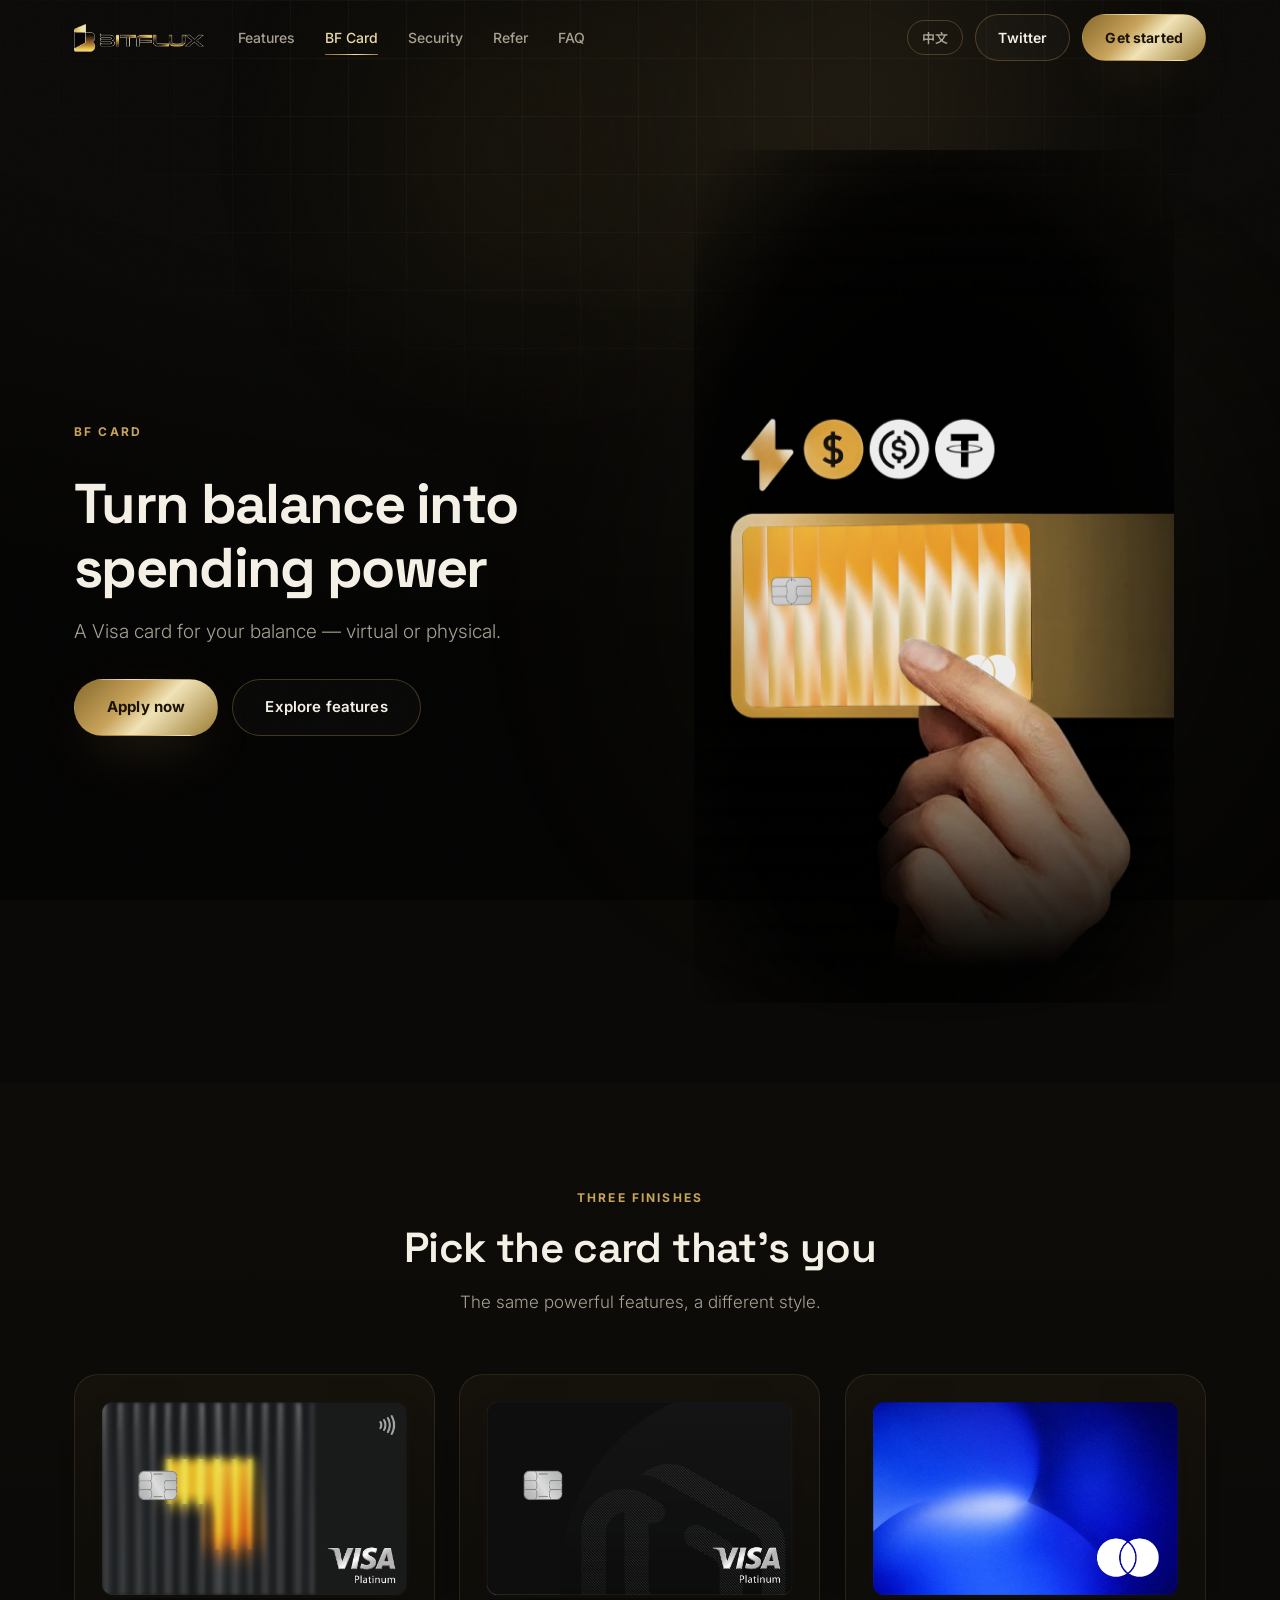
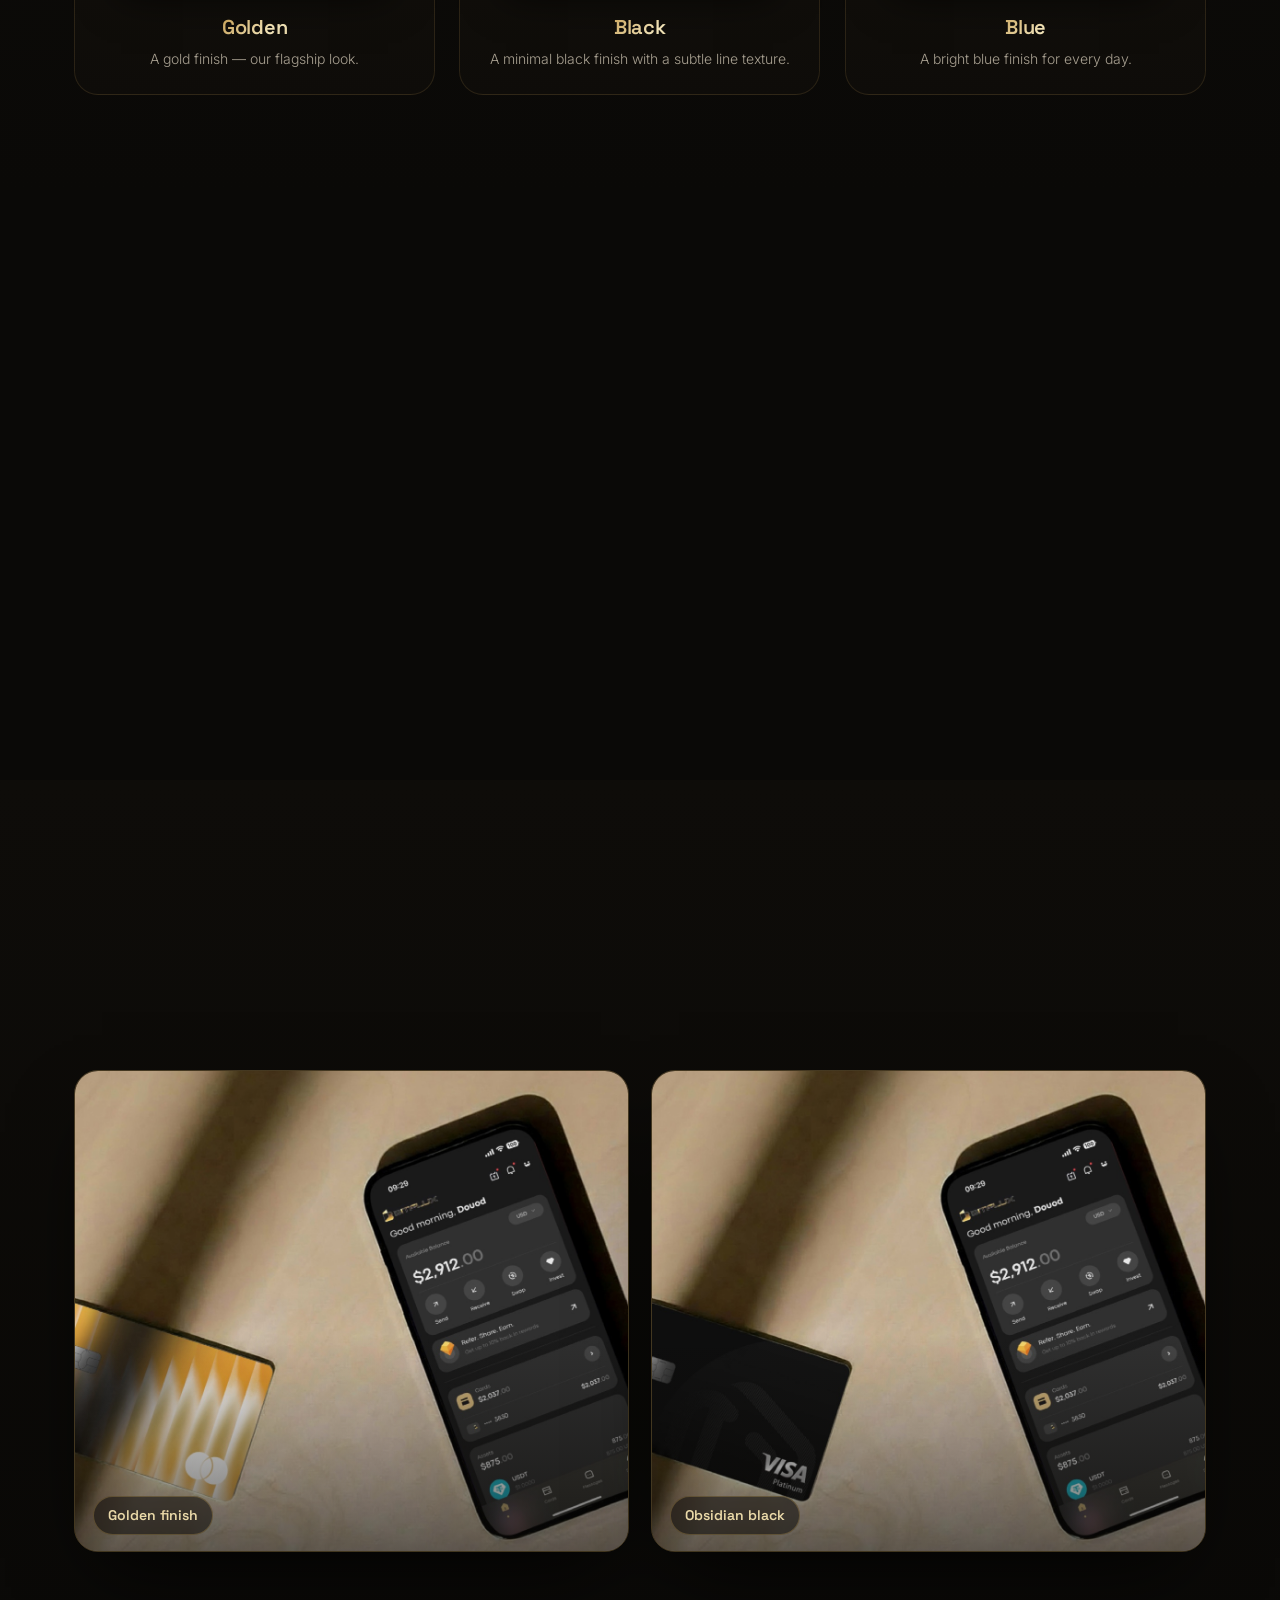
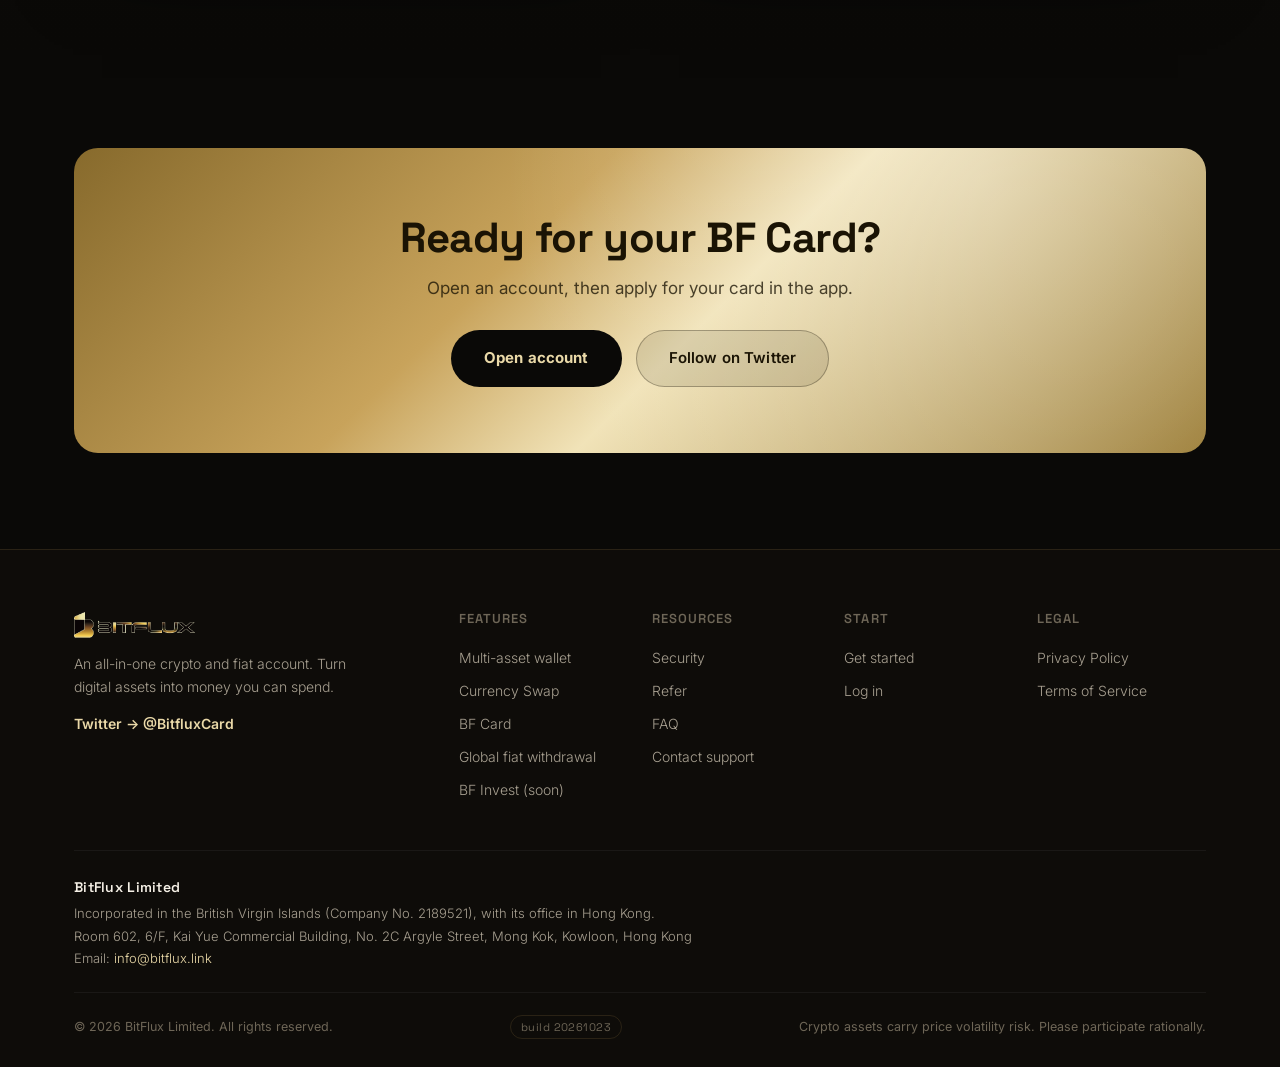
==== commit e83c72c8: "Add legal entity footer, privacy policy and terms; remove unverified claims - Footer on every page: " ====
--- a/card.html
+++ b/card.html
@@ -7,26 +7,26 @@
   <meta http-equiv="Expires" content="0" />
   <meta name="viewport" content="width=device-width, initial-scale=1.0" />
   <title>BF Card · BITFLUX</title>
-  <meta name="description" content="BITFLUX BF Card — Visa Platinum virtual and physical cards. Spend your crypto balance anytime, anywhere. Three finishes: Golden, Black, Blue." />
+  <meta name="description" content="BITFLUX BF Card — Visa virtual and physical cards. Spend your balance online and in stores. Three designs: Golden, Black, Blue." />
   <meta name="theme-color" content="#0A0907" />
   <link rel="icon" type="image/png" href="assets/bitflux-favicon.png" />
   <link rel="canonical" href="https://www.bitflux.link/card.html" />
   <meta property="og:site_name" content="BITFLUX" />
   <meta property="og:locale" content="en_US" />
   <meta property="og:title" content="BF Card · BITFLUX" />
-  <meta property="og:description" content="Visa Platinum virtual and physical cards. Spend your crypto balance anywhere. Three finishes: Golden, Black, Blue." />
+  <meta property="og:description" content="Visa virtual and physical cards. Spend your balance online and in stores. Three designs: Golden, Black, Blue." />
   <meta property="og:type" content="website" />
   <meta property="og:url" content="https://www.bitflux.link/card.html" />
   <meta property="og:image" content="https://www.bitflux.link/assets/posters/billboard.jpg" />
   <meta name="twitter:card" content="summary_large_image" />
   <meta name="twitter:site" content="@BitfluxCard" />
   <meta name="twitter:title" content="BF Card · BITFLUX" />
-  <meta name="twitter:description" content="Visa Platinum virtual and physical cards. Spend your crypto balance anywhere. Three finishes: Golden, Black, Blue." />
+  <meta name="twitter:description" content="Visa virtual and physical cards. Spend your balance online and in stores. Three designs: Golden, Black, Blue." />
   <meta name="twitter:image" content="https://www.bitflux.link/assets/posters/billboard.jpg" />
   <link rel="preconnect" href="https://fonts.googleapis.com" />
   <link rel="preconnect" href="https://fonts.gstatic.com" crossorigin />
   <link href="https://fonts.googleapis.com/css2?family=Inter:wght@300;400;500;600;700&family=Space+Grotesk:wght@500;600;700&family=Noto+Sans+SC:wght@300;400;500;700&display=swap" rel="stylesheet" />
-  <link rel="stylesheet" href="styles.css?v=20260813" />
+  <link rel="stylesheet" href="styles.css?v=20261023" />
 </head>
 <body class="page-sub" data-i18n-title="title_card" data-i18n-desc="meta_card">
   <svg class="svg-defs" aria-hidden="true" focusable="false" xmlns="http://www.w3.org/2000/svg">
@@ -42,26 +42,26 @@
     <div class="nav-inner">
       <a class="nav-logo" href="index.html" aria-label="BITFLUX"><img src="assets/bitflux-logo.png" alt="BITFLUX" /></a>
       <div class="nav-links">
-        <a href="features.html" data-i18n="nav_features">功能</a>
+        <a href="features.html" data-i18n="nav_features">Features</a>
         <a href="card.html" class="active" data-i18n="nav_card">BF Card</a>
-        <a href="features.html#security" data-i18n="nav_security">安全</a>
-        <a href="features.html#referral" data-i18n="nav_referral">邀请</a>
-        <a href="features.html#faq" data-i18n="nav_faq">常见问题</a>
+        <a href="features.html#security" data-i18n="nav_security">Security</a>
+        <a href="features.html#referral" data-i18n="nav_referral">Refer</a>
+        <a href="features.html#faq" data-i18n="nav_faq">FAQ</a>
       </div>
       <div class="nav-actions">
         <button class="lang-toggle" id="langToggle" aria-label="Switch language">EN</button>
         <a class="btn btn-ghost" href="https://x.com/bitfluxcard" target="_blank" rel="noopener">Twitter</a>
-        <a class="btn btn-primary" href="https://app.bitflux.link" target="_blank" rel="noopener" data-i18n="nav_cta">开始使用</a>
+        <a class="btn btn-primary" href="https://app.bitflux.link" target="_blank" rel="noopener" data-i18n="nav_cta">Get started</a>
       </div>
       <button class="nav-burger" id="burger" aria-label="Menu"><span></span><span></span><span></span></button>
     </div>
     <div class="nav-mobile" id="navMobile">
-      <a href="features.html" data-i18n="nav_features">功能</a>
+      <a href="features.html" data-i18n="nav_features">Features</a>
       <a href="card.html" data-i18n="nav_card">BF Card</a>
-      <a href="features.html#security" data-i18n="nav_security">安全</a>
-      <a href="features.html#referral" data-i18n="nav_referral">邀请</a>
-      <a href="features.html#faq" data-i18n="nav_faq">常见问题</a>
-      <a class="btn btn-primary" href="https://app.bitflux.link" target="_blank" rel="noopener" data-i18n="nav_cta">开始使用</a>
+      <a href="features.html#security" data-i18n="nav_security">Security</a>
+      <a href="features.html#referral" data-i18n="nav_referral">Refer</a>
+      <a href="features.html#faq" data-i18n="nav_faq">FAQ</a>
+      <a class="btn btn-primary" href="https://app.bitflux.link" target="_blank" rel="noopener" data-i18n="nav_cta">Get started</a>
       <button class="lang-toggle lang-toggle-mobile" id="langToggleMobile" aria-label="Switch language">English</button>
     </div>
   </nav>
@@ -73,15 +73,15 @@
       <div class="container card-hero-inner">
         <div class="card-hero-copy">
           <span class="eyebrow" data-i18n="card_eyebrow">BF Card</span>
-          <h1 class="subhero-title" data-i18n="cardp_title">把余额，变成消费力</h1>
-          <p class="subhero-sub" data-i18n="cardp_lead">Visa Platinum 卡，虚拟卡即开即用，实体卡触手可及。链上资产，随处可花。</p>
+          <h1 class="subhero-title" data-i18n="cardp_title">Turn balance into spending power</h1>
+          <p class="subhero-sub" data-i18n="cardp_lead">A Visa card for your balance — virtual or physical.</p>
           <div class="hero-min-cta">
-            <a class="btn btn-primary btn-lg" href="https://app.bitflux.link" target="_blank" rel="noopener" data-i18n="cardp_cta1">立即申请</a>
-            <a class="btn btn-ghost btn-lg" href="features.html" data-i18n="cardp_cta2">了解功能</a>
+            <a class="btn btn-primary btn-lg" href="https://app.bitflux.link" target="_blank" rel="noopener" data-i18n="cardp_cta1">Apply now</a>
+            <a class="btn btn-ghost btn-lg" href="features.html" data-i18n="cardp_cta2">Explore features</a>
           </div>
         </div>
         <div class="card-hero-visual card-hero-photo">
-          <img src="assets/posters/card-hero.jpg" alt="BITFLUX Visa Platinum card" />
+          <img src="assets/posters/card-hero.jpg" alt="BITFLUX Visa card" />
         </div>
       </div>
     </section>
@@ -90,25 +90,25 @@
     <section class="section section-alt" id="tiers">
       <div class="container">
         <div class="section-head reveal">
-          <span class="eyebrow" data-i18n="tier_eyebrow">三款卡面</span>
-          <h2 class="section-title" data-i18n="tier_title">选一张，属于你的卡</h2>
-          <p class="section-lead" data-i18n="tier_lead">同样的强大功能，不同的风格表达。</p>
+          <span class="eyebrow" data-i18n="tier_eyebrow">Three finishes</span>
+          <h2 class="section-title" data-i18n="tier_title">Pick the card that’s you</h2>
+          <p class="section-lead" data-i18n="tier_lead">The same powerful features, a different style.</p>
         </div>
         <div class="tier-grid">
           <div class="tier-card reveal">
             <div class="tier-img"><img src="assets/cards/card-gold.png" alt="Golden Card" loading="lazy" /></div>
             <h3 data-i18n="tier1_t">Golden</h3>
-            <p data-i18n="tier1_d">流光金质卡面，质感旗舰。Visa Platinum 等级，彰显身份。</p>
+            <p data-i18n="tier1_d">A gold finish — our flagship look.</p>
           </div>
           <div class="tier-card reveal">
             <div class="tier-img"><img src="assets/cards/card-black.png" alt="Black Card" loading="lazy" /></div>
             <h3 data-i18n="tier2_t">Black</h3>
-            <p data-i18n="tier2_d">极简曜黑，低调内敛。线条暗纹，经典耐看的商务之选。</p>
+            <p data-i18n="tier2_d">A minimal black finish with a subtle line texture.</p>
           </div>
           <div class="tier-card reveal">
             <div class="tier-img"><img src="assets/cards/card-blue.png" alt="Blue Card" loading="lazy" /></div>
             <h3 data-i18n="tier3_t">Blue</h3>
-            <p data-i18n="tier3_d">极光蓝调，年轻活力。鲜明配色，张扬个性的日常之选。</p>
+            <p data-i18n="tier3_d">A bright blue finish for every day.</p>
           </div>
         </div>
       </div>
@@ -118,29 +118,29 @@
     <section class="section" id="benefits">
       <div class="container">
         <div class="section-head reveal">
-          <span class="eyebrow" data-i18n="ben_eyebrow">卡片权益</span>
-          <h2 class="section-title" data-i18n="ben_title">一张卡，连接链上与现实</h2>
+          <span class="eyebrow" data-i18n="ben_eyebrow">Card benefits</span>
+          <h2 class="section-title" data-i18n="ben_title">One card, bridging chain and reality</h2>
         </div>
         <div class="why-grid">
           <div class="why-card reveal">
             <div class="why-ico"><svg class="ico"><use href="#i-card"/></svg></div>
-            <h3 data-i18n="b1_t">虚拟 + 实体</h3>
-            <p data-i18n="b1_d">虚拟卡即开即用，绑定钱包扫码消费；实体卡随身携带，线下刷卡同样顺手。</p>
+            <h3 data-i18n="b1_t">Virtual + physical</h3>
+            <p data-i18n="b1_d">Use a virtual card online, or a physical card in stores.</p>
           </div>
           <div class="why-card reveal">
             <div class="why-ico"><svg class="ico"><use href="#i-globe"/></svg></div>
-            <h3 data-i18n="b2_t">全球受理</h3>
-            <p data-i18n="b2_d">基于 Visa 网络，全球数千万商户线上线下广泛受理。</p>
+            <h3 data-i18n="b2_t">Accepted worldwide</h3>
+            <p data-i18n="b2_d">Pay online and in stores on the Visa network.</p>
           </div>
           <div class="why-card reveal">
             <div class="why-ico"><svg class="ico"><use href="#i-swap"/></svg></div>
-            <h3 data-i18n="b3_t">余额直付</h3>
-            <p data-i18n="b3_d">直接用账户余额消费，链上资产无需提前换汇，所花即所见。</p>
+            <h3 data-i18n="b3_t">Pay from balance</h3>
+            <p data-i18n="b3_d">Use your BITFLUX balance to pay with your card.</p>
           </div>
           <div class="why-card reveal">
             <div class="why-ico"><svg class="ico"><use href="#i-shield"/></svg></div>
-            <h3 data-i18n="b4_t">安全可控</h3>
-            <p data-i18n="b4_d">交易 PIN 与实时通知守护每一笔支出，卡片状态自主管理。</p>
+            <h3 data-i18n="b4_t">Safe &amp; in control</h3>
+            <p data-i18n="b4_d">Your transaction PIN and account alerts help keep your money safe.</p>
           </div>
         </div>
       </div>
@@ -150,13 +150,13 @@
     <section class="section section-alt" id="lifestyle">
       <div class="container">
         <div class="section-head reveal">
-          <span class="eyebrow" data-i18n="ls_eyebrow">真实场景</span>
-          <h2 class="section-title" data-i18n="ls_title">融入每一天的生活</h2>
-          <p class="section-lead" data-i18n="ls_lead">无论金质还是曜黑，都让链上资产自然融入日常消费。</p>
+          <span class="eyebrow" data-i18n="ls_eyebrow">In real life</span>
+          <h2 class="section-title" data-i18n="ls_title">Built for everyday life</h2>
+          <p class="section-lead" data-i18n="ls_lead">Two looks for everyday spending.</p>
         </div>
         <div class="lifestyle-grid reveal">
-          <figure class="ls-item"><img src="assets/posters/lifestyle-gold.jpg" alt="BITFLUX Golden Card in daily life" loading="lazy" /><figcaption data-i18n="ls_cap1">Golden · 流光金质</figcaption></figure>
-          <figure class="ls-item"><img src="assets/posters/lifestyle-black.jpg" alt="BITFLUX Black Card in daily life" loading="lazy" /><figcaption data-i18n="ls_cap2">Black · 极简曜黑</figcaption></figure>
+          <figure class="ls-item"><img src="assets/posters/lifestyle-gold.jpg" alt="BITFLUX Golden Card in daily life" loading="lazy" /><figcaption data-i18n="ls_cap1">Golden finish</figcaption></figure>
+          <figure class="ls-item"><img src="assets/posters/lifestyle-black.jpg" alt="BITFLUX Black Card in daily life" loading="lazy" /><figcaption data-i18n="ls_cap2">Obsidian black</figcaption></figure>
         </div>
       </div>
     </section>
@@ -165,11 +165,11 @@
     <section class="cta">
       <div class="container">
         <div class="cta-box reveal">
-          <h2 data-i18n="cardp_cta_title">准备好你的 BF Card 了吗？</h2>
-          <p data-i18n="cardp_cta_sub">开户即可申请虚拟卡，几步开始消费。</p>
+          <h2 data-i18n="cardp_cta_title">Ready for your BF Card?</h2>
+          <p data-i18n="cardp_cta_sub">Open an account, then apply for your card in the app.</p>
           <div class="cta-actions">
-            <a class="btn btn-primary btn-lg" href="https://app.bitflux.link" target="_blank" rel="noopener" data-i18n="cta_b1">立即开户</a>
-            <a class="btn btn-ghost btn-lg" href="https://x.com/bitfluxcard" target="_blank" rel="noopener" data-i18n="cta_b2">关注 Twitter</a>
+            <a class="btn btn-primary btn-lg" href="https://app.bitflux.link" target="_blank" rel="noopener" data-i18n="cta_b1">Open account</a>
+            <a class="btn btn-ghost btn-lg" href="https://x.com/bitfluxcard" target="_blank" rel="noopener" data-i18n="cta_b2">Follow on Twitter</a>
           </div>
         </div>
       </div>
@@ -182,41 +182,51 @@
       <div class="footer-inner">
         <div class="footer-brand">
           <img src="assets/bitflux-logo.png" alt="BITFLUX" />
-          <p data-i18n="foot_desc">一站式加密与法币账户。把数字资产变成可花的钱。</p>
+          <p data-i18n="foot_desc">An all-in-one crypto and fiat account. Turn digital assets into money you can spend.</p>
           <a class="footer-tg" href="https://x.com/bitfluxcard" target="_blank" rel="noopener">Twitter → @BitfluxCard</a>
-          <a class="footer-email" href="mailto:info@bitflux.link">info@bitflux.link</a>
         </div>
         <div class="footer-cols">
           <div>
-            <h4 data-i18n="foot_product">功能</h4>
-            <a href="features.html" data-i18n="f1_t">多币种钱包</a>
-            <a href="features.html" data-i18n="f2_t">外汇兑换 · Swap</a>
+            <h4 data-i18n="foot_product">Features</h4>
+            <a href="features.html" data-i18n="f1_t">Multi-asset wallet</a>
+            <a href="features.html" data-i18n="f2_t">Currency Swap</a>
             <a href="card.html" data-i18n="nav_card">BF Card</a>
-            <a href="features.html" data-i18n="f4_t">全球法币提现</a>
-            <a href="coming-soon.html?p=BF%20Invest" data-i18n="foot_invest">BF Invest（即将上线）</a>
-          </div>
-          <div>
-            <h4 data-i18n="foot_resource">资源</h4>
-            <a href="features.html#security" data-i18n="nav_security">安全</a>
-            <a href="features.html#referral" data-i18n="nav_referral">邀请有礼</a>
-            <a href="features.html#faq" data-i18n="nav_faq">常见问题</a>
-            <a href="https://x.com/bitfluxcard" target="_blank" rel="noopener" data-i18n="foot_support">联系支持</a>
-          </div>
-          <div>
-            <h4 data-i18n="foot_start">开始</h4>
-            <a href="https://app.bitflux.link" target="_blank" rel="noopener" data-i18n="nav_cta">开始使用</a>
-            <a href="https://app.bitflux.link" target="_blank" rel="noopener" data-i18n="foot_login">登录</a>
-          </div>
-        </div>
+            <a href="features.html" data-i18n="f4_t">Global fiat withdrawal</a>
+            <a href="coming-soon.html?p=BF%20Invest" data-i18n="foot_invest">BF Invest (soon)</a>
+          </div>
+          <div>
+            <h4 data-i18n="foot_resource">Resources</h4>
+            <a href="features.html#security" data-i18n="nav_security">Security</a>
+            <a href="features.html#referral" data-i18n="nav_referral">Refer</a>
+            <a href="features.html#faq" data-i18n="nav_faq">FAQ</a>
+            <a href="mailto:info@bitflux.link" data-i18n="foot_support">Contact support</a>
+          </div>
+          <div>
+            <h4 data-i18n="foot_start">Start</h4>
+            <a href="https://app.bitflux.link" target="_blank" rel="noopener" data-i18n="nav_cta">Get started</a>
+            <a href="https://app.bitflux.link" target="_blank" rel="noopener" data-i18n="foot_login">Log in</a>
+          </div>
+          <div>
+            <h4 data-i18n="foot_legal">Legal</h4>
+            <a href="privacy.html" data-i18n="foot_privacy">Privacy Policy</a>
+            <a href="terms.html" data-i18n="foot_terms">Terms of Service</a>
+          </div>
+        </div>
+      </div>
+      <div class="footer-company">
+        <p class="fc-name">BitFlux Limited</p>
+        <p data-i18n="foot_entity">Incorporated in the British Virgin Islands (Company No. 2189521), with its office in Hong Kong.</p>
+        <address>Room 602, 6/F, Kai Yue Commercial Building, No. 2C Argyle Street, Mong Kok, Kowloon, Hong Kong</address>
+        <p><span data-i18n="foot_email_l">Email: </span><a href="mailto:info@bitflux.link">info@bitflux.link</a></p>
       </div>
       <div class="footer-bottom">
-        <span>© 2026 BITFLUX. All rights reserved.</span>
-        <span class="build-tag">build 20260813</span>
-        <span data-i18n="foot_disclaimer">加密资产存在价格波动风险，请理性参与。</span>
+        <span>© 2026 BitFlux Limited. All rights reserved.</span>
+        <span class="build-tag">build 20261023</span>
+        <span data-i18n="foot_disclaimer">Crypto assets carry price volatility risk. Please participate rationally.</span>
       </div>
     </div>
   </footer>
 
-  <script src="app.js?v=20260813"></script>
+  <script src="app.js?v=20261023"></script>
 </body>
 </html>
--- a/styles.css
+++ b/styles.css
@@ -265,17 +265,22 @@
 
 /* footer */
 .footer{border-top:1px solid var(--line);padding:62px 0 28px;background:var(--bg-2)}
-.footer-inner{display:grid;grid-template-columns:1.5fr 2fr;gap:40px}
+.footer-inner{display:grid;grid-template-columns:1.2fr 2.6fr;gap:40px}
 .footer-brand img{height:26px;width:auto;margin-bottom:14px}
 .footer-brand p{color:var(--txt-mut);font-size:14px;margin-bottom:12px;max-width:300px;font-weight:300}
 .footer-tg{color:var(--gold-2);font-weight:600;font-size:14px}
-.footer-email{display:block;margin-top:8px;color:var(--txt-mut);font-size:14px;font-weight:300;transition:color .2s}
-.footer-email:hover{color:var(--gold-2)}
-.footer-cols{display:grid;grid-template-columns:repeat(3,1fr);gap:24px}
+.footer-cols{display:grid;grid-template-columns:repeat(4,minmax(0,1fr));gap:24px}
 .footer-cols h4{font-size:13px;text-transform:uppercase;letter-spacing:.08em;color:var(--txt-dim);margin-bottom:14px;font-weight:600}
 .footer-cols a{display:block;color:var(--txt-mut);font-size:14px;padding:5px 0;transition:color .2s;font-weight:300}
 .footer-cols a:hover{color:var(--gold-2)}
+/* legal entity block — must match the D&B record verbatim (Apple enrollment checks it) */
+.footer-company{margin-top:44px;padding-top:24px;border-top:1px solid var(--hair);font-size:13px;line-height:1.75;color:var(--txt-mut);font-weight:300}
+.footer-company .fc-name{font-family:'Space Grotesk','Inter',sans-serif;font-size:14px;font-weight:600;color:var(--txt);letter-spacing:.02em;margin-bottom:2px}
+.footer-company address{font-style:normal}
+.footer-company a{color:var(--gold-2);transition:color .2s}
+.footer-company a:hover{color:var(--txt)}
 .footer-bottom{display:flex;justify-content:space-between;align-items:center;gap:16px;margin-top:46px;padding-top:22px;border-top:1px solid var(--hair);font-size:12.5px;color:var(--txt-dim);flex-wrap:wrap}
+.footer-company + .footer-bottom{margin-top:22px}
 
 /* reveal */
 .reveal{opacity:0;transform:translateY(34px) scale(.985);filter:blur(6px);transition:opacity .9s cubic-bezier(.16,1,.3,1),transform .9s cubic-bezier(.16,1,.3,1),filter .9s cubic-bezier(.16,1,.3,1);will-change:opacity,transform}
@@ -827,3 +832,43 @@
 
 /* visible build tag in footer — check this to confirm you're on the latest version */
 .build-tag{font-family:'Space Grotesk';font-size:11px;color:var(--txt-dim);border:1px solid var(--line);border-radius:999px;padding:2px 10px;letter-spacing:.04em}
+
+/* ===================== LEGAL PAGES (privacy / terms) ===================== */
+/* both language versions live in the HTML; app.js sets <html lang>, CSS shows the matching one */
+html[lang="zh-CN"] .legal[data-legal="en"],
+html:not([lang="zh-CN"]) .legal[data-legal="zh"]{display:none}
+.legal{max-width:760px;margin:0 auto;color:var(--txt-mut);font-size:15.5px;line-height:1.85;font-weight:400}
+.legal h2{font-size:20px;color:var(--txt);margin:46px 0 14px;font-weight:600;letter-spacing:-.005em}
+.legal h3{font-size:15px;color:var(--gold-2);margin:24px 0 8px;font-weight:600;letter-spacing:.01em}
+.legal p{margin-bottom:14px}
+.legal ul{margin:0 0 16px;padding-left:1.25em}
+.legal li{margin-bottom:8px;padding-left:4px}
+.legal li::marker{color:var(--gold)}
+.legal strong{color:var(--txt);font-weight:600}
+.legal a{color:var(--gold-2);text-decoration:underline;text-decoration-color:var(--line-2);text-underline-offset:3px;transition:text-decoration-color .2s}
+.legal a:hover{text-decoration-color:var(--gold-2)}
+.legal address{font-style:normal}
+.legal-lead{font-size:16.5px;color:var(--txt)}
+.legal-note{border:1px solid var(--line);background:rgba(200,163,91,.05);border-radius:14px;padding:12px 18px;font-size:14px;margin-bottom:28px}
+.legal-contact{border:1px solid var(--line);border-radius:var(--radius);background:linear-gradient(180deg,var(--panel),var(--bg-2));padding:20px 24px;margin-top:6px}
+@media(max-width:560px){
+  .legal{font-size:15px}
+  .legal h2{font-size:18px;margin-top:38px}
+  .legal-contact{padding:18px}
+}
+
+/* ===================== REGISTRATION (home #compliance, features #security) ===================== */
+/* only verified registrations go here — currently FinCEN MSB 31000328099115 */
+.reg{display:flex;align-items:center;justify-content:center;gap:44px;max-width:720px;margin:0 auto}
+.reg .cbadge{flex:none;width:170px}
+.reg-info{display:grid;gap:16px;margin:0}
+.reg-info dt{font-size:12px;font-weight:600;letter-spacing:.08em;text-transform:uppercase;color:var(--txt-dim)}
+.reg-info dd{margin:2px 0 0;font-family:'Space Grotesk','Inter',sans-serif;font-size:17px;font-weight:500;color:var(--txt)}
+.reg-info a{color:var(--gold-2);transition:color .2s}
+.reg-info a:hover{color:var(--txt)}
+.reg-note{text-align:center;margin-top:30px;font-size:13px;color:var(--txt-dim)}
+.reg-line{text-align:center;max-width:640px;margin:64px auto 0;font-size:14px;color:var(--txt-mut);font-weight:300}
+.feat-note{text-align:center;margin-top:48px;font-size:12.5px;color:var(--txt-dim)}
+@media(max-width:560px){
+  .reg{flex-direction:column;gap:28px;text-align:center}
+}
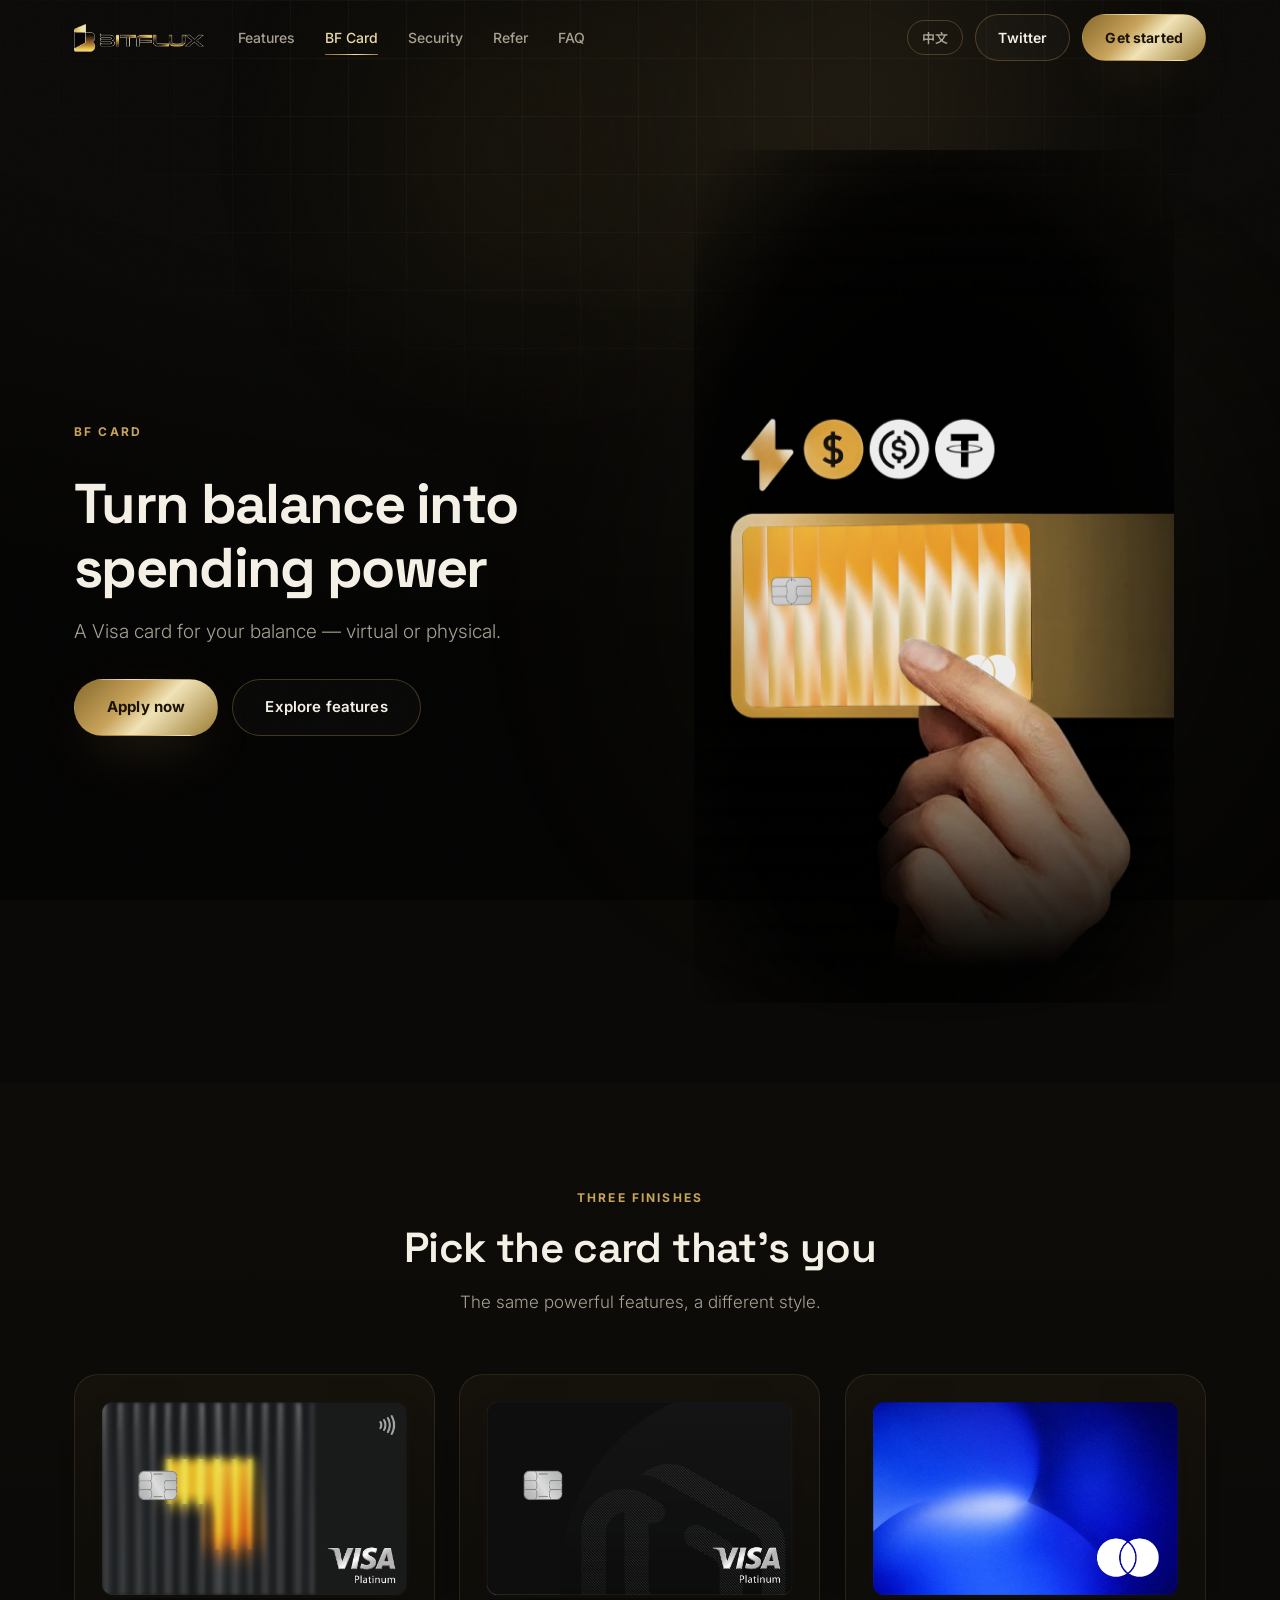
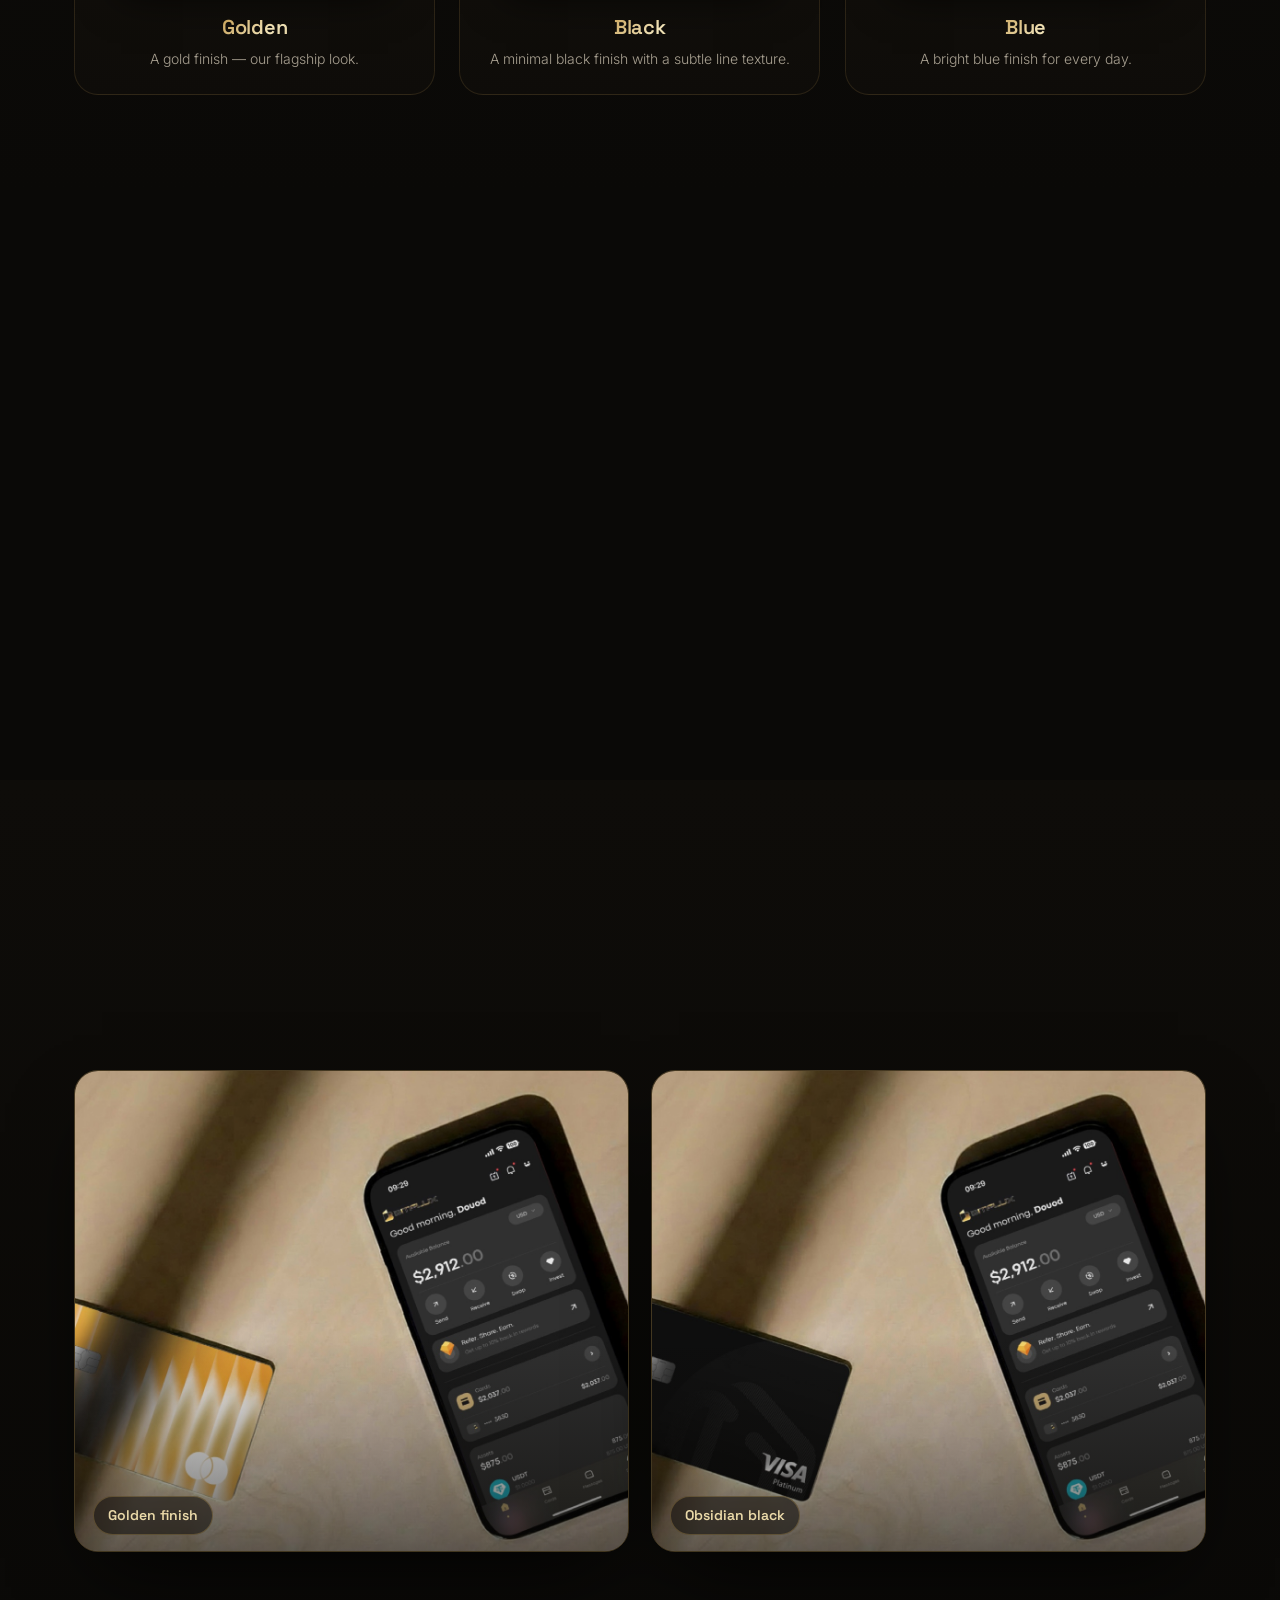
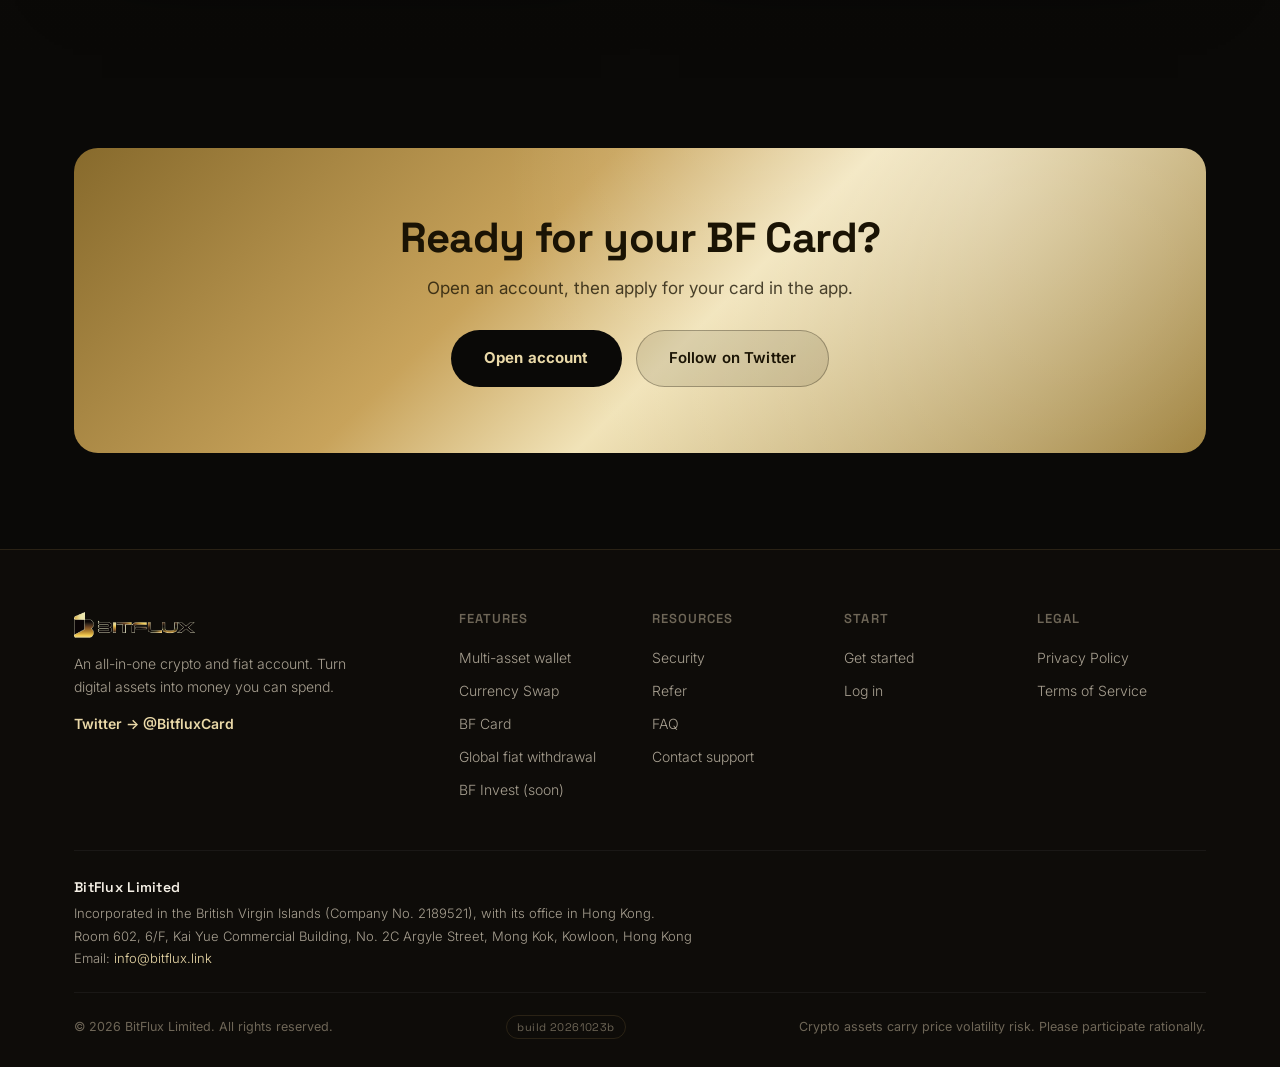
==== commit 2d93a399: "Remove FinCEN MSB registration block from the site Not needed for Apple Developer enrollment and not" ====
--- a/card.html
+++ b/card.html
@@ -26,7 +26,7 @@
   <link rel="preconnect" href="https://fonts.googleapis.com" />
   <link rel="preconnect" href="https://fonts.gstatic.com" crossorigin />
   <link href="https://fonts.googleapis.com/css2?family=Inter:wght@300;400;500;600;700&family=Space+Grotesk:wght@500;600;700&family=Noto+Sans+SC:wght@300;400;500;700&display=swap" rel="stylesheet" />
-  <link rel="stylesheet" href="styles.css?v=20261023" />
+  <link rel="stylesheet" href="styles.css?v=20261023b" />
 </head>
 <body class="page-sub" data-i18n-title="title_card" data-i18n-desc="meta_card">
   <svg class="svg-defs" aria-hidden="true" focusable="false" xmlns="http://www.w3.org/2000/svg">
@@ -221,12 +221,12 @@
       </div>
       <div class="footer-bottom">
         <span>© 2026 BitFlux Limited. All rights reserved.</span>
-        <span class="build-tag">build 20261023</span>
+        <span class="build-tag">build 20261023b</span>
         <span data-i18n="foot_disclaimer">Crypto assets carry price volatility risk. Please participate rationally.</span>
       </div>
     </div>
   </footer>
 
-  <script src="app.js?v=20261023"></script>
+  <script src="app.js?v=20261023b"></script>
 </body>
 </html>
--- a/styles.css
+++ b/styles.css
@@ -857,18 +857,4 @@
   .legal-contact{padding:18px}
 }
 
-/* ===================== REGISTRATION (home #compliance, features #security) ===================== */
-/* only verified registrations go here — currently FinCEN MSB 31000328099115 */
-.reg{display:flex;align-items:center;justify-content:center;gap:44px;max-width:720px;margin:0 auto}
-.reg .cbadge{flex:none;width:170px}
-.reg-info{display:grid;gap:16px;margin:0}
-.reg-info dt{font-size:12px;font-weight:600;letter-spacing:.08em;text-transform:uppercase;color:var(--txt-dim)}
-.reg-info dd{margin:2px 0 0;font-family:'Space Grotesk','Inter',sans-serif;font-size:17px;font-weight:500;color:var(--txt)}
-.reg-info a{color:var(--gold-2);transition:color .2s}
-.reg-info a:hover{color:var(--txt)}
-.reg-note{text-align:center;margin-top:30px;font-size:13px;color:var(--txt-dim)}
-.reg-line{text-align:center;max-width:640px;margin:64px auto 0;font-size:14px;color:var(--txt-mut);font-weight:300}
 .feat-note{text-align:center;margin-top:48px;font-size:12.5px;color:var(--txt-dim)}
-@media(max-width:560px){
-  .reg{flex-direction:column;gap:28px;text-align:center}
-}
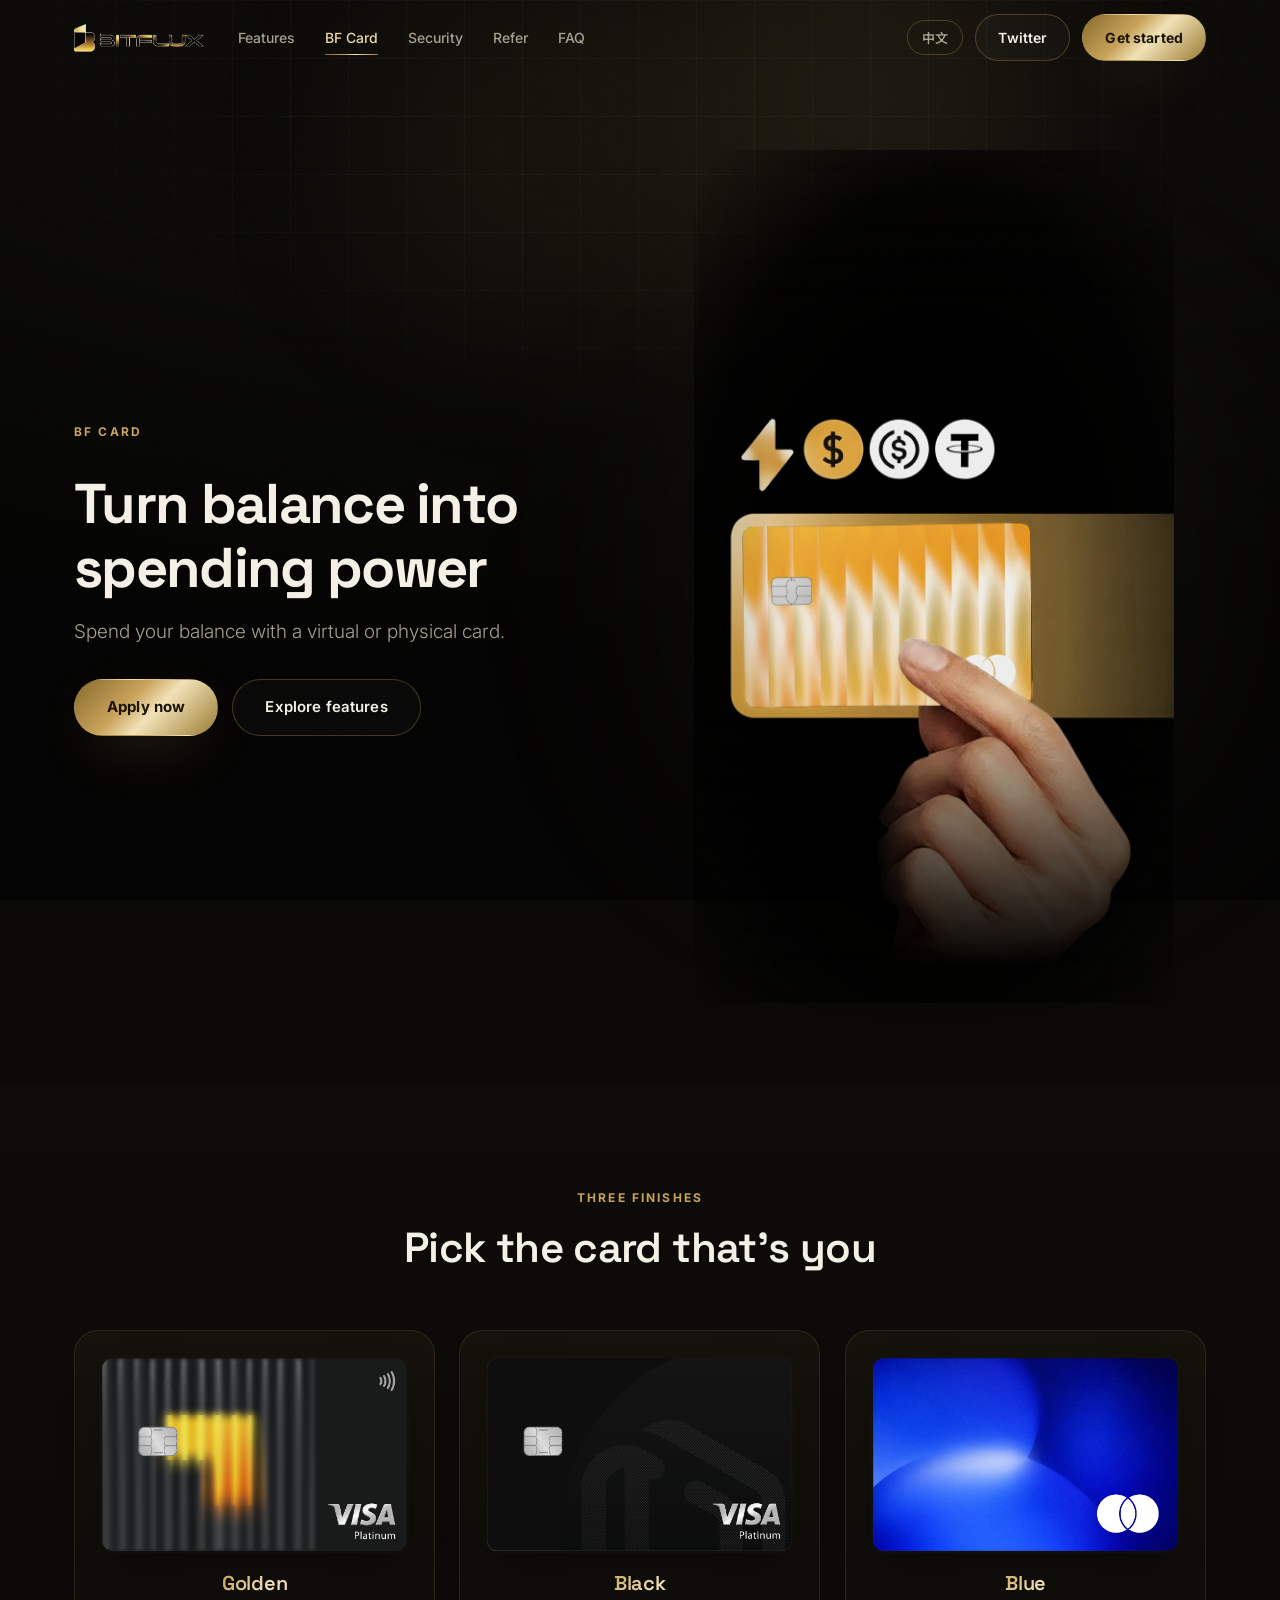
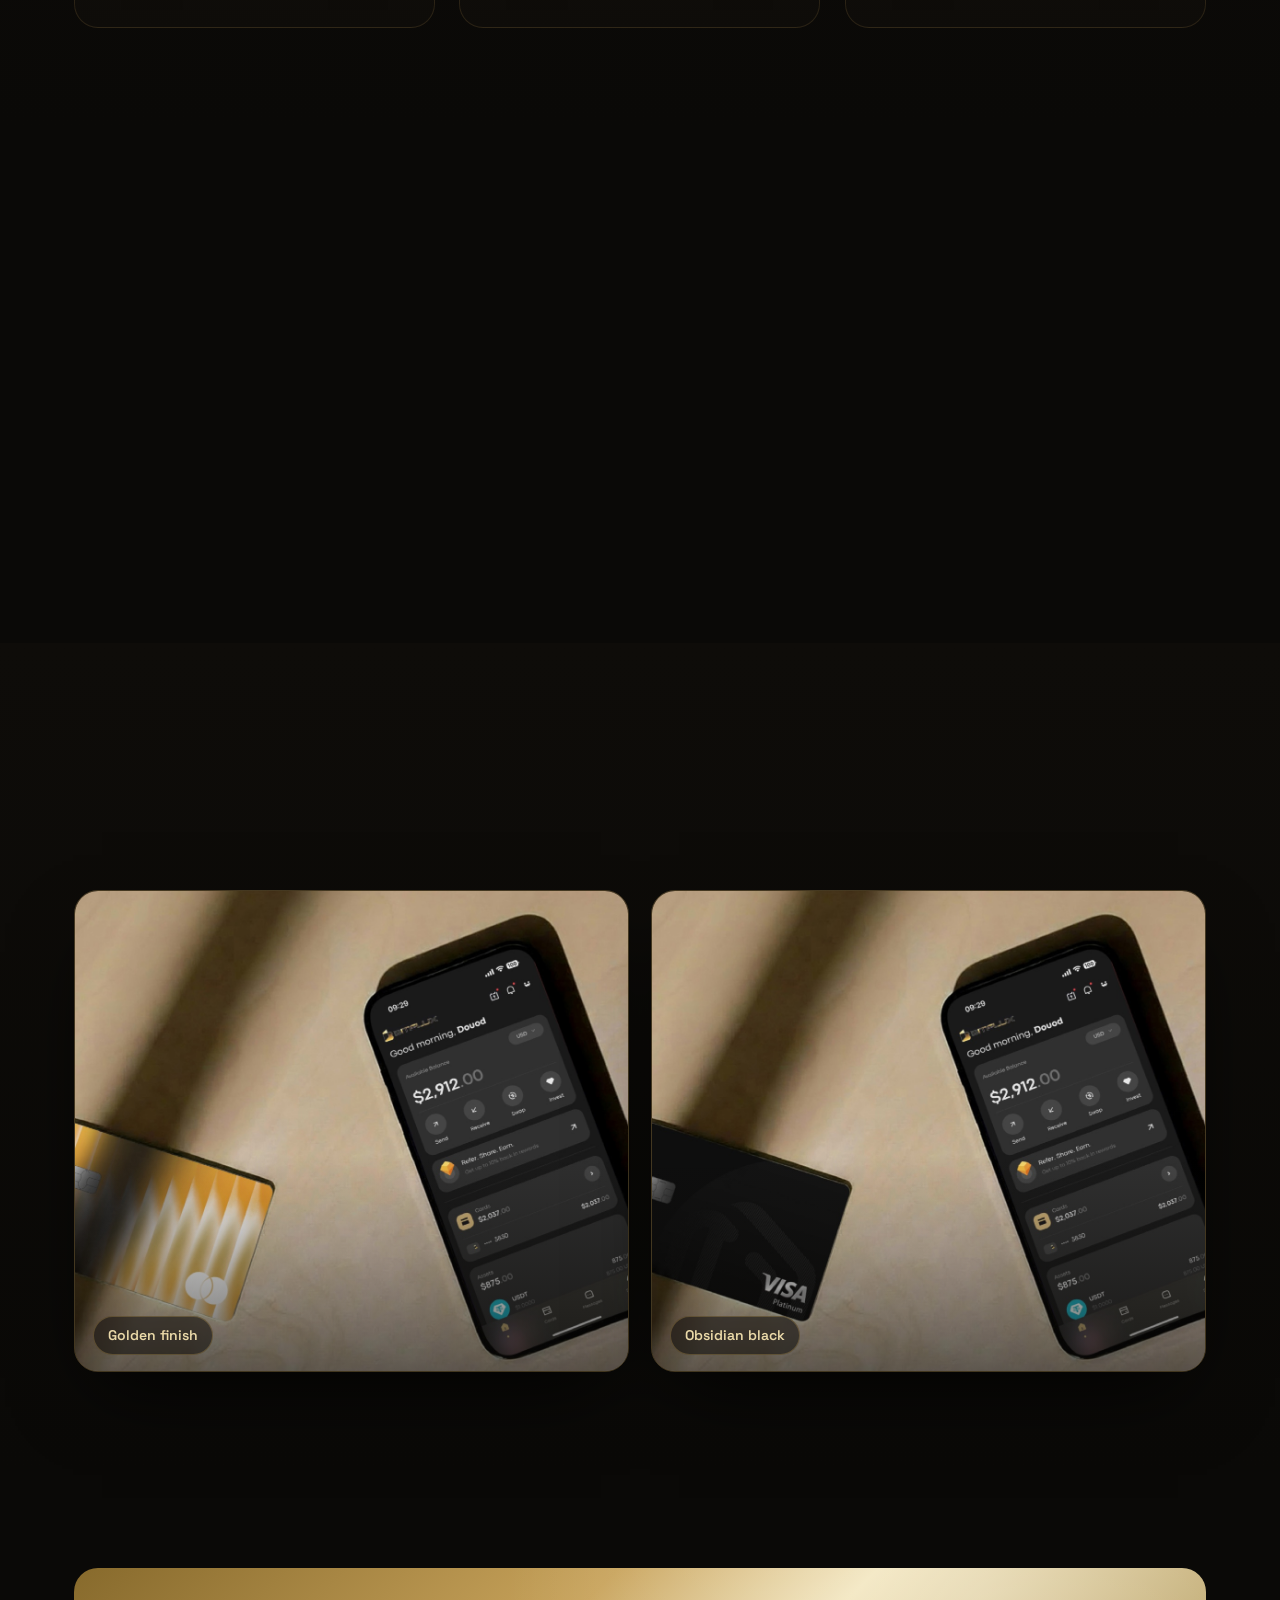
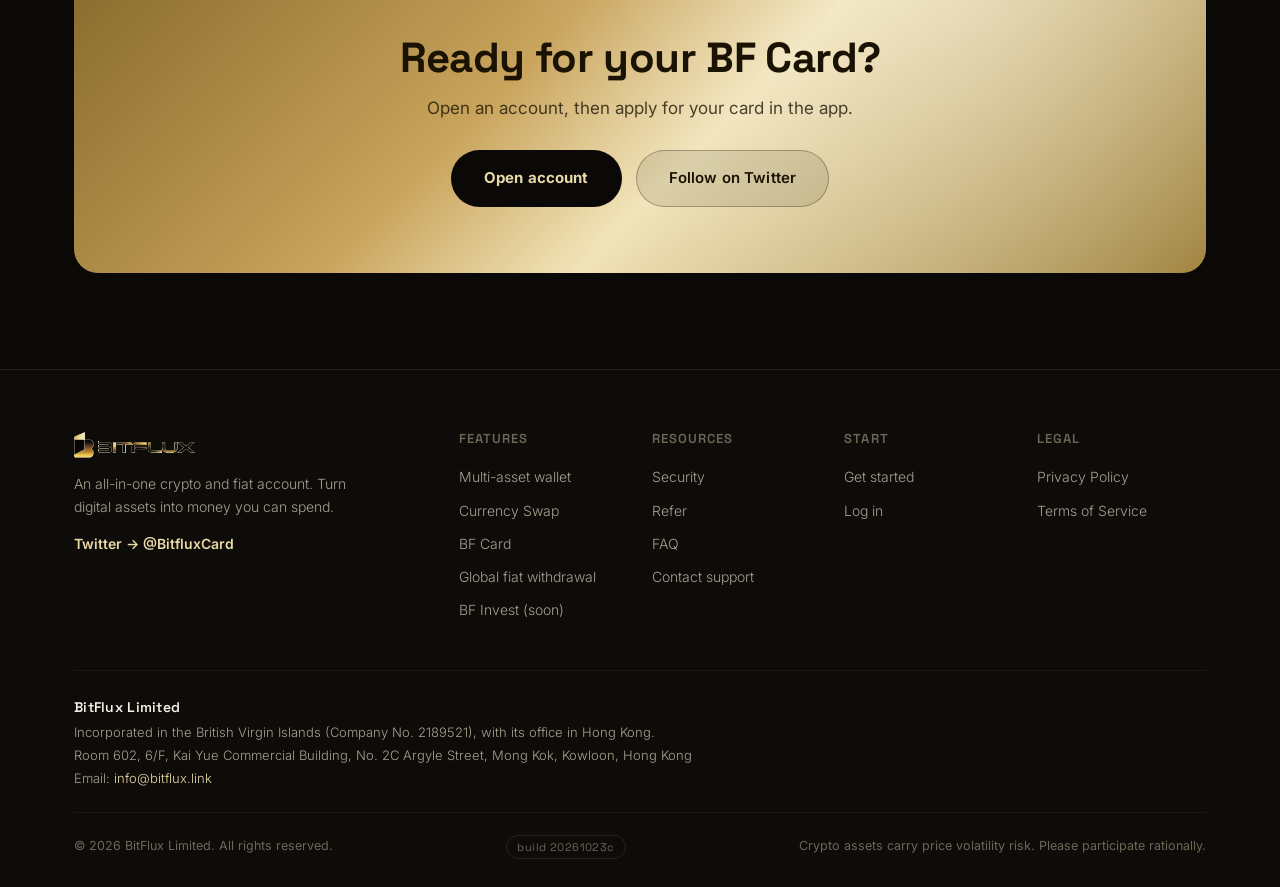
==== commit e5139d9f: "Fix stray "\n" text on features page; drop gray description lines - features.html: a bad replacement" ====
--- a/card.html
+++ b/card.html
@@ -7,26 +7,26 @@
   <meta http-equiv="Expires" content="0" />
   <meta name="viewport" content="width=device-width, initial-scale=1.0" />
   <title>BF Card · BITFLUX</title>
-  <meta name="description" content="BITFLUX BF Card — Visa virtual and physical cards. Spend your balance online and in stores. Three designs: Golden, Black, Blue." />
+  <meta name="description" content="BITFLUX BF Card — virtual and physical cards. Spend your balance online and in stores. Three designs: Golden, Black, Blue." />
   <meta name="theme-color" content="#0A0907" />
   <link rel="icon" type="image/png" href="assets/bitflux-favicon.png" />
   <link rel="canonical" href="https://www.bitflux.link/card.html" />
   <meta property="og:site_name" content="BITFLUX" />
   <meta property="og:locale" content="en_US" />
   <meta property="og:title" content="BF Card · BITFLUX" />
-  <meta property="og:description" content="Visa virtual and physical cards. Spend your balance online and in stores. Three designs: Golden, Black, Blue." />
+  <meta property="og:description" content="Virtual and physical cards. Spend your balance online and in stores. Three designs: Golden, Black, Blue." />
   <meta property="og:type" content="website" />
   <meta property="og:url" content="https://www.bitflux.link/card.html" />
   <meta property="og:image" content="https://www.bitflux.link/assets/posters/billboard.jpg" />
   <meta name="twitter:card" content="summary_large_image" />
   <meta name="twitter:site" content="@BitfluxCard" />
   <meta name="twitter:title" content="BF Card · BITFLUX" />
-  <meta name="twitter:description" content="Visa virtual and physical cards. Spend your balance online and in stores. Three designs: Golden, Black, Blue." />
+  <meta name="twitter:description" content="Virtual and physical cards. Spend your balance online and in stores. Three designs: Golden, Black, Blue." />
   <meta name="twitter:image" content="https://www.bitflux.link/assets/posters/billboard.jpg" />
   <link rel="preconnect" href="https://fonts.googleapis.com" />
   <link rel="preconnect" href="https://fonts.gstatic.com" crossorigin />
   <link href="https://fonts.googleapis.com/css2?family=Inter:wght@300;400;500;600;700&family=Space+Grotesk:wght@500;600;700&family=Noto+Sans+SC:wght@300;400;500;700&display=swap" rel="stylesheet" />
-  <link rel="stylesheet" href="styles.css?v=20261023b" />
+  <link rel="stylesheet" href="styles.css?v=20261023c" />
 </head>
 <body class="page-sub" data-i18n-title="title_card" data-i18n-desc="meta_card">
   <svg class="svg-defs" aria-hidden="true" focusable="false" xmlns="http://www.w3.org/2000/svg">
@@ -74,14 +74,14 @@
         <div class="card-hero-copy">
           <span class="eyebrow" data-i18n="card_eyebrow">BF Card</span>
           <h1 class="subhero-title" data-i18n="cardp_title">Turn balance into spending power</h1>
-          <p class="subhero-sub" data-i18n="cardp_lead">A Visa card for your balance — virtual or physical.</p>
+          <p class="subhero-sub" data-i18n="cardp_lead">Spend your balance with a virtual or physical card.</p>
           <div class="hero-min-cta">
             <a class="btn btn-primary btn-lg" href="https://app.bitflux.link" target="_blank" rel="noopener" data-i18n="cardp_cta1">Apply now</a>
             <a class="btn btn-ghost btn-lg" href="features.html" data-i18n="cardp_cta2">Explore features</a>
           </div>
         </div>
         <div class="card-hero-visual card-hero-photo">
-          <img src="assets/posters/card-hero.jpg" alt="BITFLUX Visa card" />
+          <img src="assets/posters/card-hero.jpg" alt="BITFLUX card" />
         </div>
       </div>
     </section>
@@ -92,23 +92,19 @@
         <div class="section-head reveal">
           <span class="eyebrow" data-i18n="tier_eyebrow">Three finishes</span>
           <h2 class="section-title" data-i18n="tier_title">Pick the card that’s you</h2>
-          <p class="section-lead" data-i18n="tier_lead">The same powerful features, a different style.</p>
         </div>
         <div class="tier-grid">
           <div class="tier-card reveal">
             <div class="tier-img"><img src="assets/cards/card-gold.png" alt="Golden Card" loading="lazy" /></div>
             <h3 data-i18n="tier1_t">Golden</h3>
-            <p data-i18n="tier1_d">A gold finish — our flagship look.</p>
           </div>
           <div class="tier-card reveal">
             <div class="tier-img"><img src="assets/cards/card-black.png" alt="Black Card" loading="lazy" /></div>
             <h3 data-i18n="tier2_t">Black</h3>
-            <p data-i18n="tier2_d">A minimal black finish with a subtle line texture.</p>
           </div>
           <div class="tier-card reveal">
             <div class="tier-img"><img src="assets/cards/card-blue.png" alt="Blue Card" loading="lazy" /></div>
             <h3 data-i18n="tier3_t">Blue</h3>
-            <p data-i18n="tier3_d">A bright blue finish for every day.</p>
           </div>
         </div>
       </div>
@@ -125,22 +121,18 @@
           <div class="why-card reveal">
             <div class="why-ico"><svg class="ico"><use href="#i-card"/></svg></div>
             <h3 data-i18n="b1_t">Virtual + physical</h3>
-            <p data-i18n="b1_d">Use a virtual card online, or a physical card in stores.</p>
           </div>
           <div class="why-card reveal">
             <div class="why-ico"><svg class="ico"><use href="#i-globe"/></svg></div>
             <h3 data-i18n="b2_t">Accepted worldwide</h3>
-            <p data-i18n="b2_d">Pay online and in stores on the Visa network.</p>
           </div>
           <div class="why-card reveal">
             <div class="why-ico"><svg class="ico"><use href="#i-swap"/></svg></div>
             <h3 data-i18n="b3_t">Pay from balance</h3>
-            <p data-i18n="b3_d">Use your BITFLUX balance to pay with your card.</p>
           </div>
           <div class="why-card reveal">
             <div class="why-ico"><svg class="ico"><use href="#i-shield"/></svg></div>
             <h3 data-i18n="b4_t">Safe &amp; in control</h3>
-            <p data-i18n="b4_d">Your transaction PIN and account alerts help keep your money safe.</p>
           </div>
         </div>
       </div>
@@ -152,7 +144,6 @@
         <div class="section-head reveal">
           <span class="eyebrow" data-i18n="ls_eyebrow">In real life</span>
           <h2 class="section-title" data-i18n="ls_title">Built for everyday life</h2>
-          <p class="section-lead" data-i18n="ls_lead">Two looks for everyday spending.</p>
         </div>
         <div class="lifestyle-grid reveal">
           <figure class="ls-item"><img src="assets/posters/lifestyle-gold.jpg" alt="BITFLUX Golden Card in daily life" loading="lazy" /><figcaption data-i18n="ls_cap1">Golden finish</figcaption></figure>
@@ -221,12 +212,12 @@
       </div>
       <div class="footer-bottom">
         <span>© 2026 BitFlux Limited. All rights reserved.</span>
-        <span class="build-tag">build 20261023b</span>
+        <span class="build-tag">build 20261023c</span>
         <span data-i18n="foot_disclaimer">Crypto assets carry price volatility risk. Please participate rationally.</span>
       </div>
     </div>
   </footer>
 
-  <script src="app.js?v=20261023b"></script>
+  <script src="app.js?v=20261023c"></script>
 </body>
 </html>
--- a/styles.css
+++ b/styles.css
@@ -152,7 +152,6 @@
 .fcard .tags{margin-top:14px;display:flex;flex-wrap:wrap;gap:6px}
 .fcard .tags span{font-size:11px;color:var(--gold-2);background:rgba(200,163,91,.08);border:1px solid var(--line);padding:3px 9px;border-radius:999px;font-weight:500}
 
-.suite-note{text-align:center;font-size:12.5px;color:var(--txt-dim);margin-top:28px;font-weight:300}
 
 /* why / differentiator band */
 .why-grid{display:grid;grid-template-columns:repeat(4,1fr);gap:18px}
@@ -856,5 +855,3 @@
   .legal h2{font-size:18px;margin-top:38px}
   .legal-contact{padding:18px}
 }
-
-.feat-note{text-align:center;margin-top:48px;font-size:12.5px;color:var(--txt-dim)}
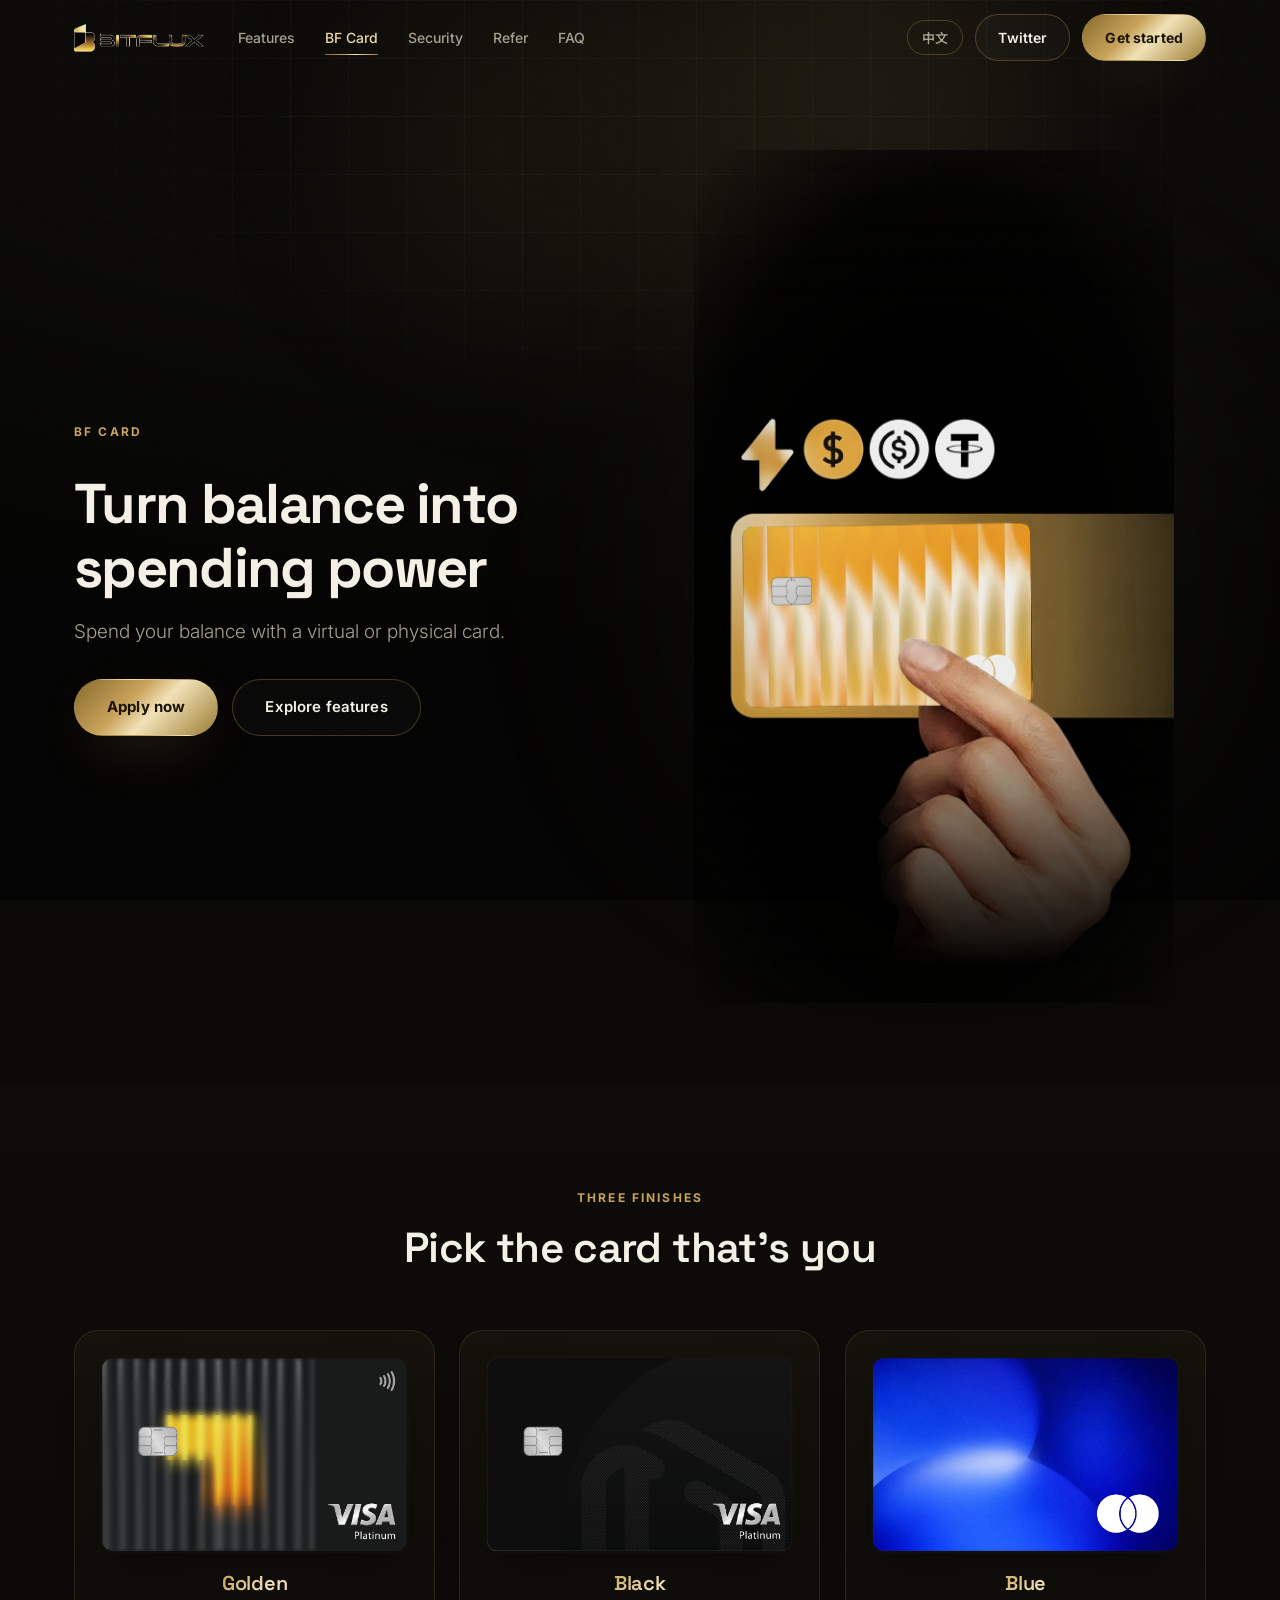
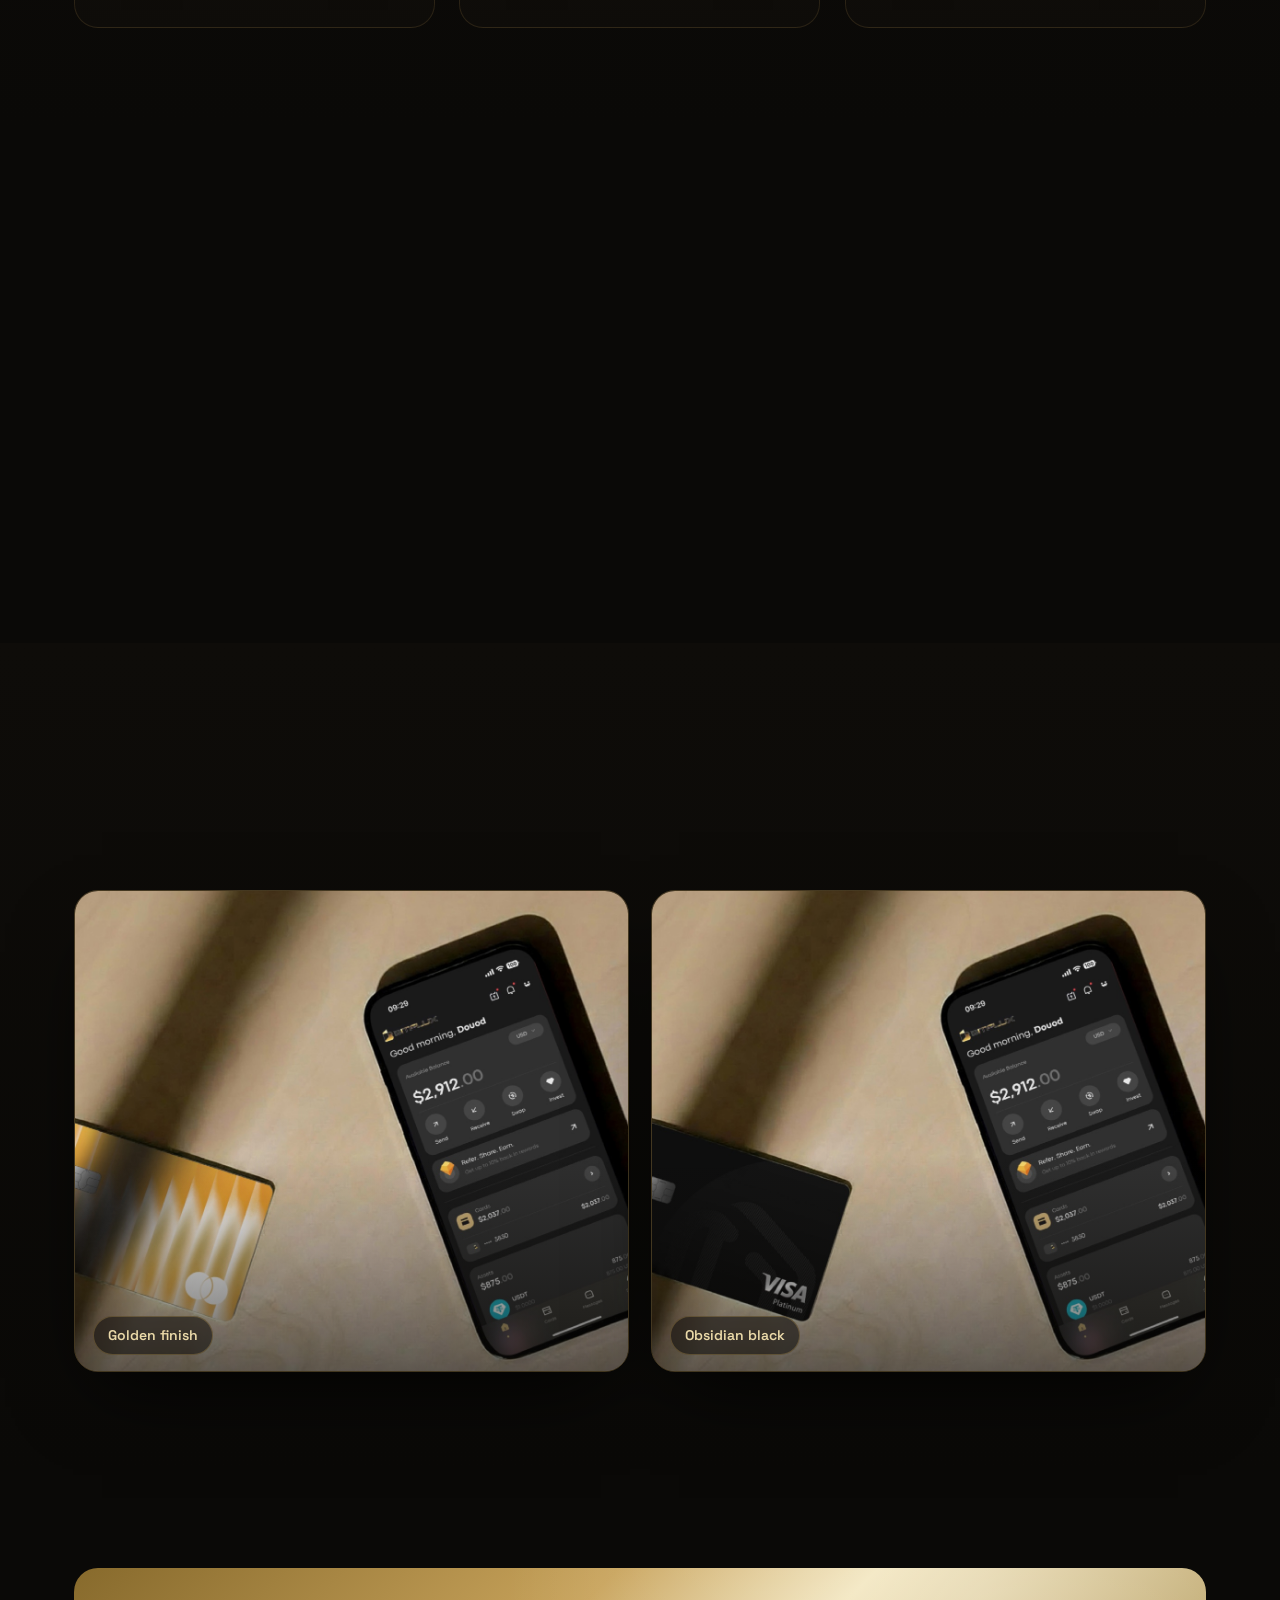
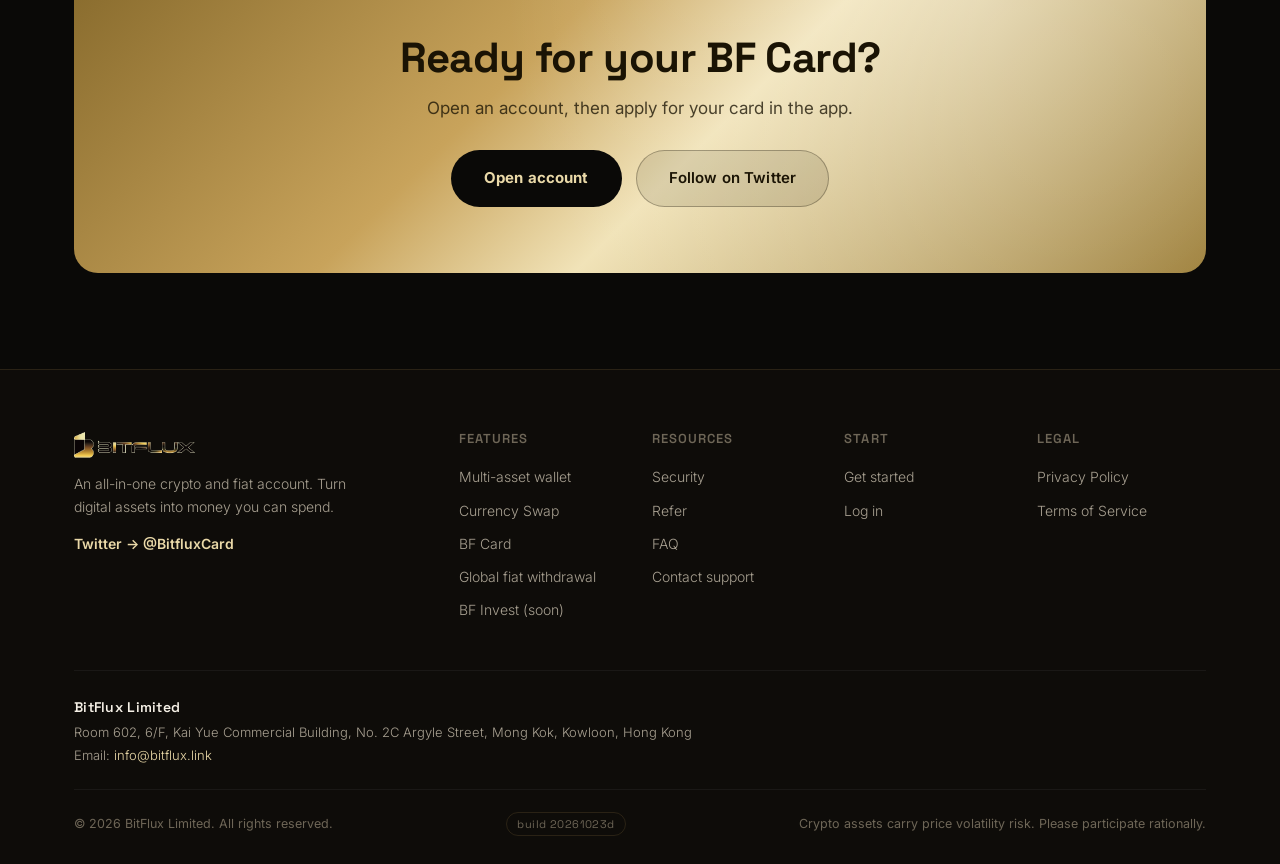
==== commit 1202ca75: "Drop BVI incorporation line from footer and legal pages Apple only matches the legal name and addres" ====
--- a/card.html
+++ b/card.html
@@ -26,7 +26,7 @@
   <link rel="preconnect" href="https://fonts.googleapis.com" />
   <link rel="preconnect" href="https://fonts.gstatic.com" crossorigin />
   <link href="https://fonts.googleapis.com/css2?family=Inter:wght@300;400;500;600;700&family=Space+Grotesk:wght@500;600;700&family=Noto+Sans+SC:wght@300;400;500;700&display=swap" rel="stylesheet" />
-  <link rel="stylesheet" href="styles.css?v=20261023c" />
+  <link rel="stylesheet" href="styles.css?v=20261023d" />
 </head>
 <body class="page-sub" data-i18n-title="title_card" data-i18n-desc="meta_card">
   <svg class="svg-defs" aria-hidden="true" focusable="false" xmlns="http://www.w3.org/2000/svg">
@@ -206,18 +206,17 @@
       </div>
       <div class="footer-company">
         <p class="fc-name">BitFlux Limited</p>
-        <p data-i18n="foot_entity">Incorporated in the British Virgin Islands (Company No. 2189521), with its office in Hong Kong.</p>
         <address>Room 602, 6/F, Kai Yue Commercial Building, No. 2C Argyle Street, Mong Kok, Kowloon, Hong Kong</address>
         <p><span data-i18n="foot_email_l">Email: </span><a href="mailto:info@bitflux.link">info@bitflux.link</a></p>
       </div>
       <div class="footer-bottom">
         <span>© 2026 BitFlux Limited. All rights reserved.</span>
-        <span class="build-tag">build 20261023c</span>
+        <span class="build-tag">build 20261023d</span>
         <span data-i18n="foot_disclaimer">Crypto assets carry price volatility risk. Please participate rationally.</span>
       </div>
     </div>
   </footer>
 
-  <script src="app.js?v=20261023c"></script>
+  <script src="app.js?v=20261023d"></script>
 </body>
 </html>
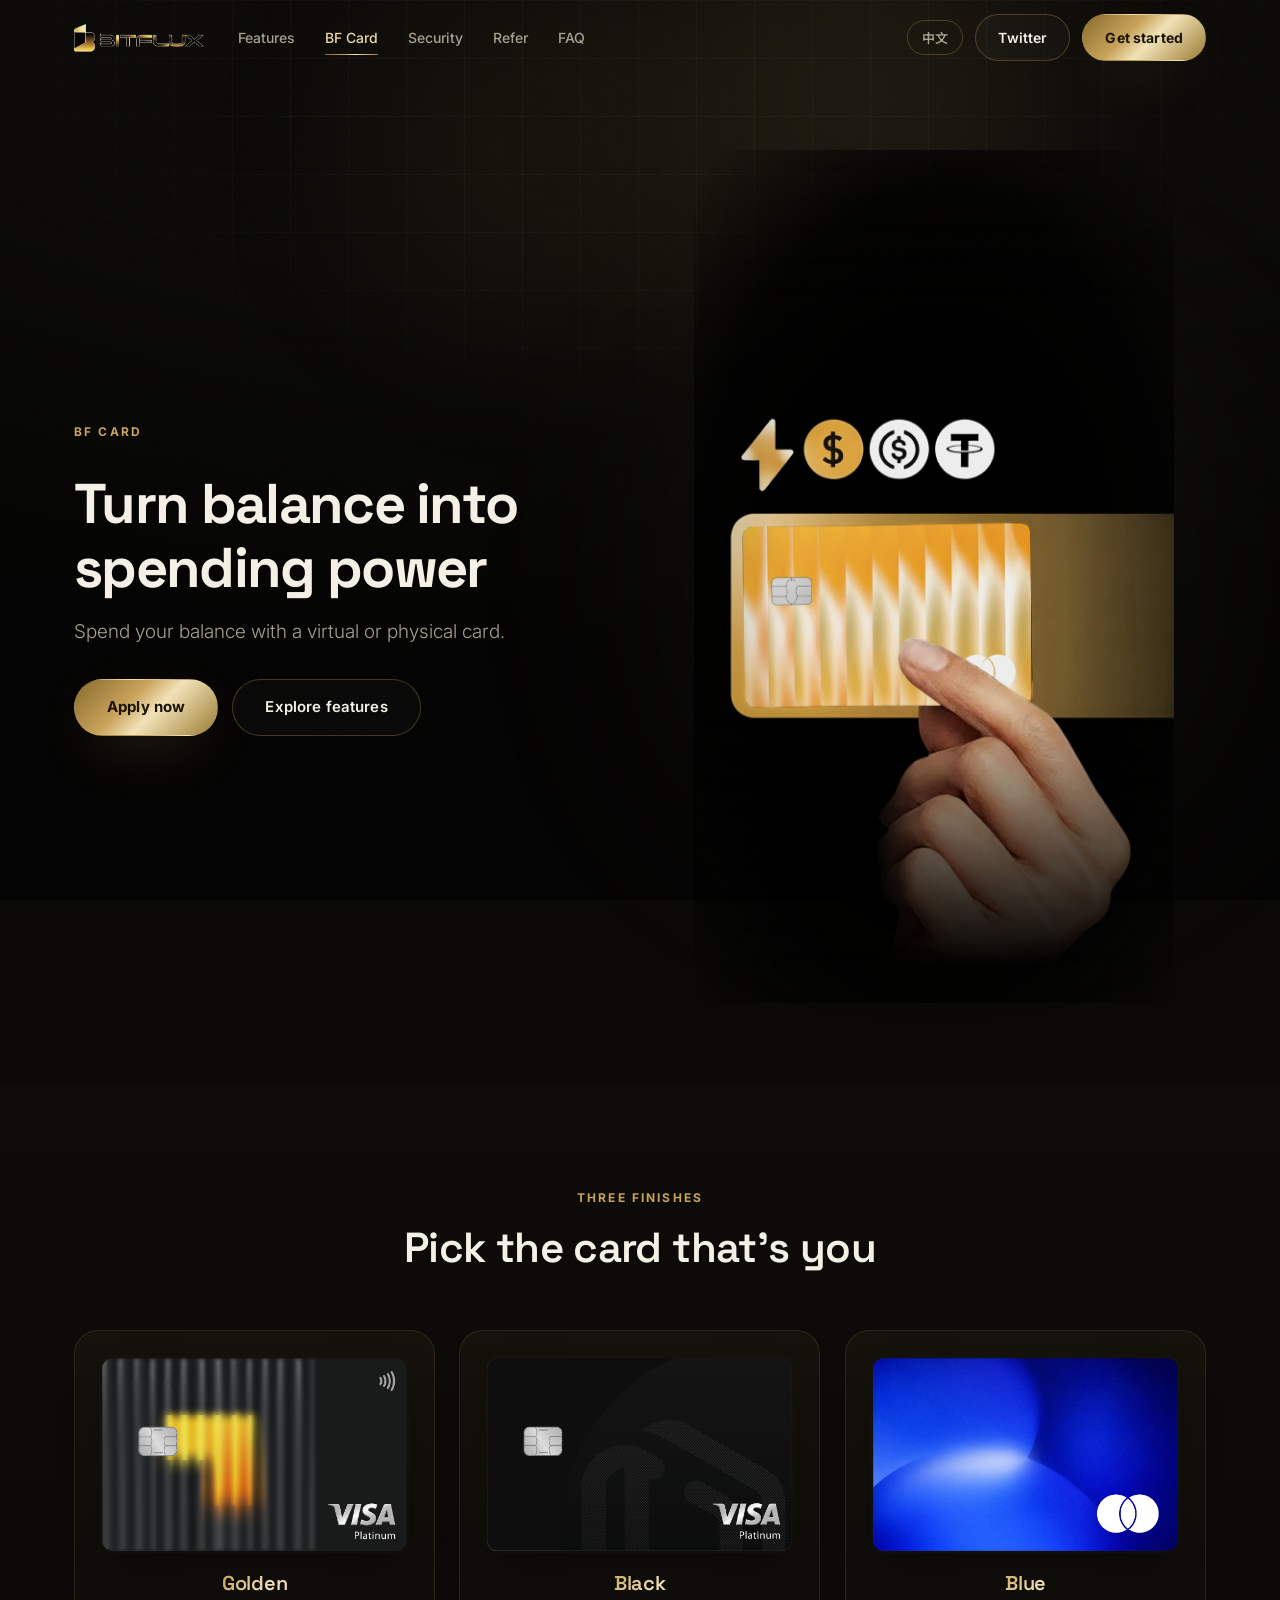
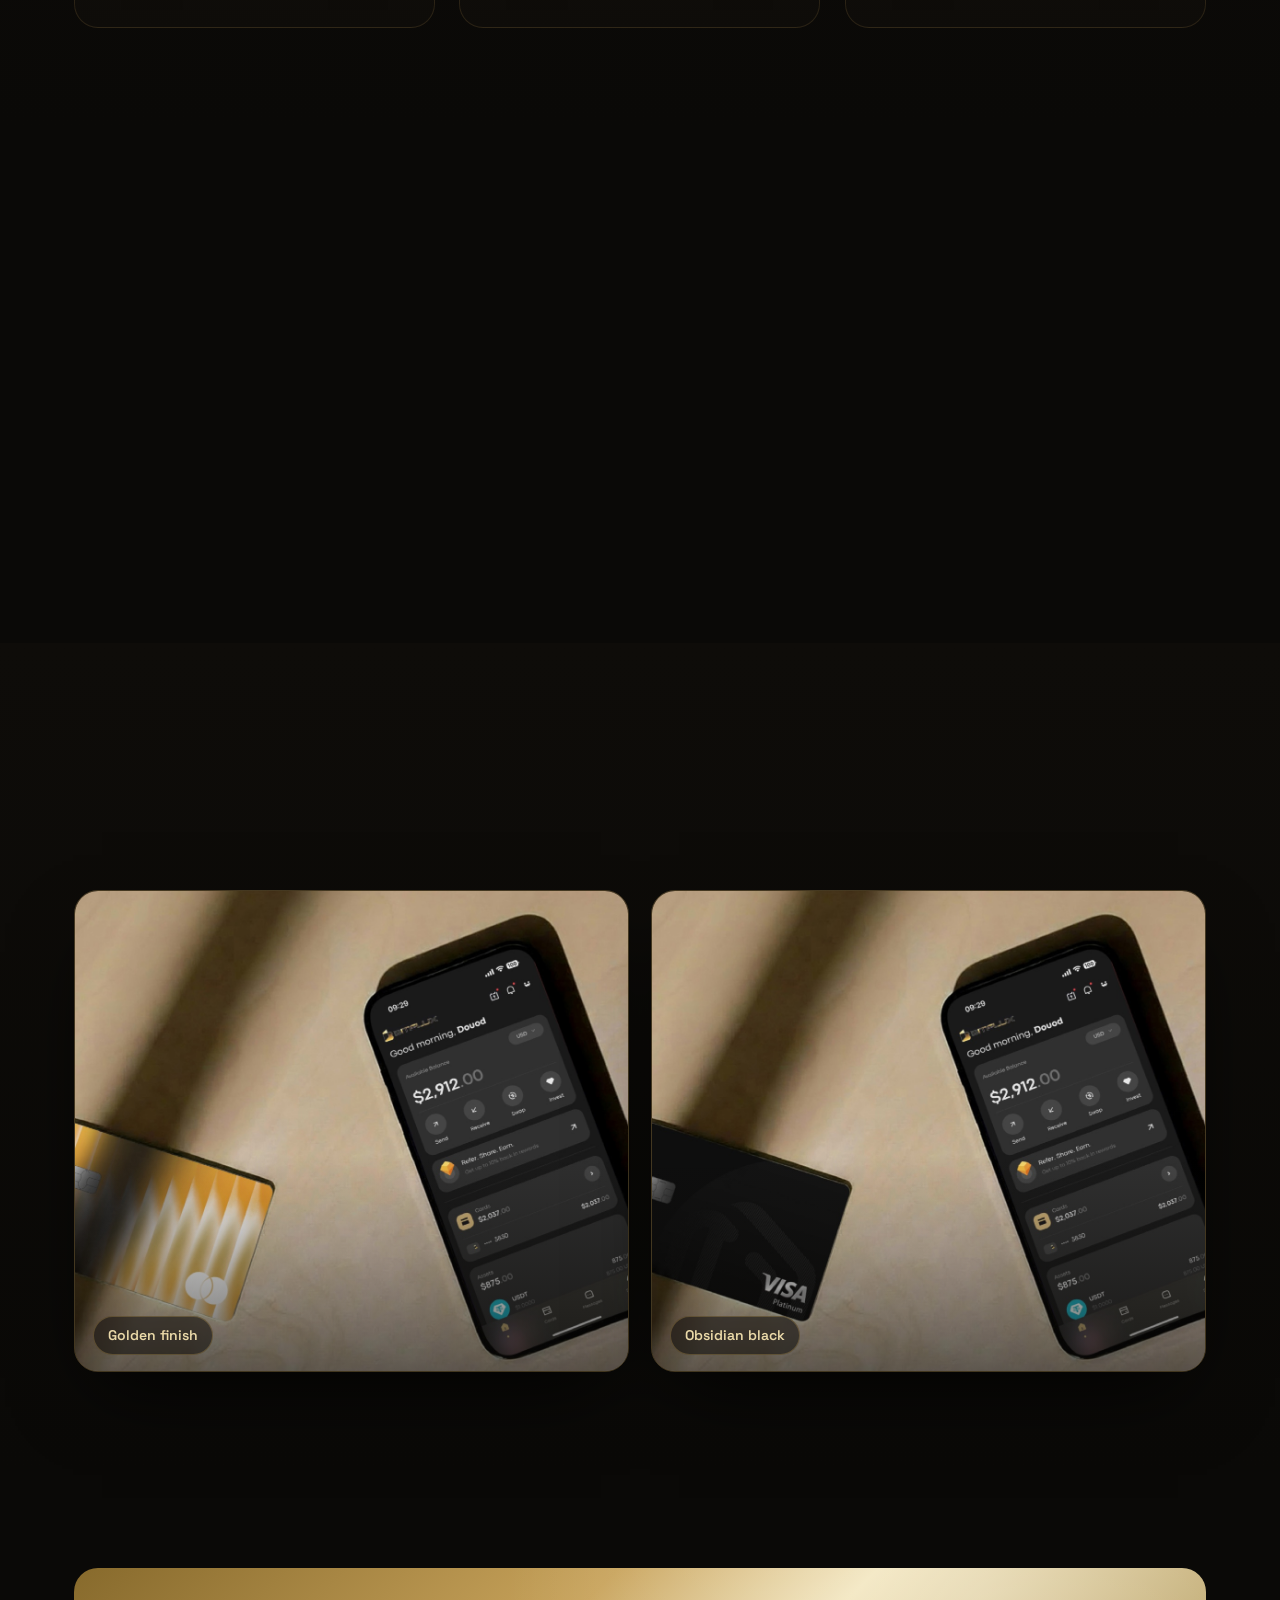
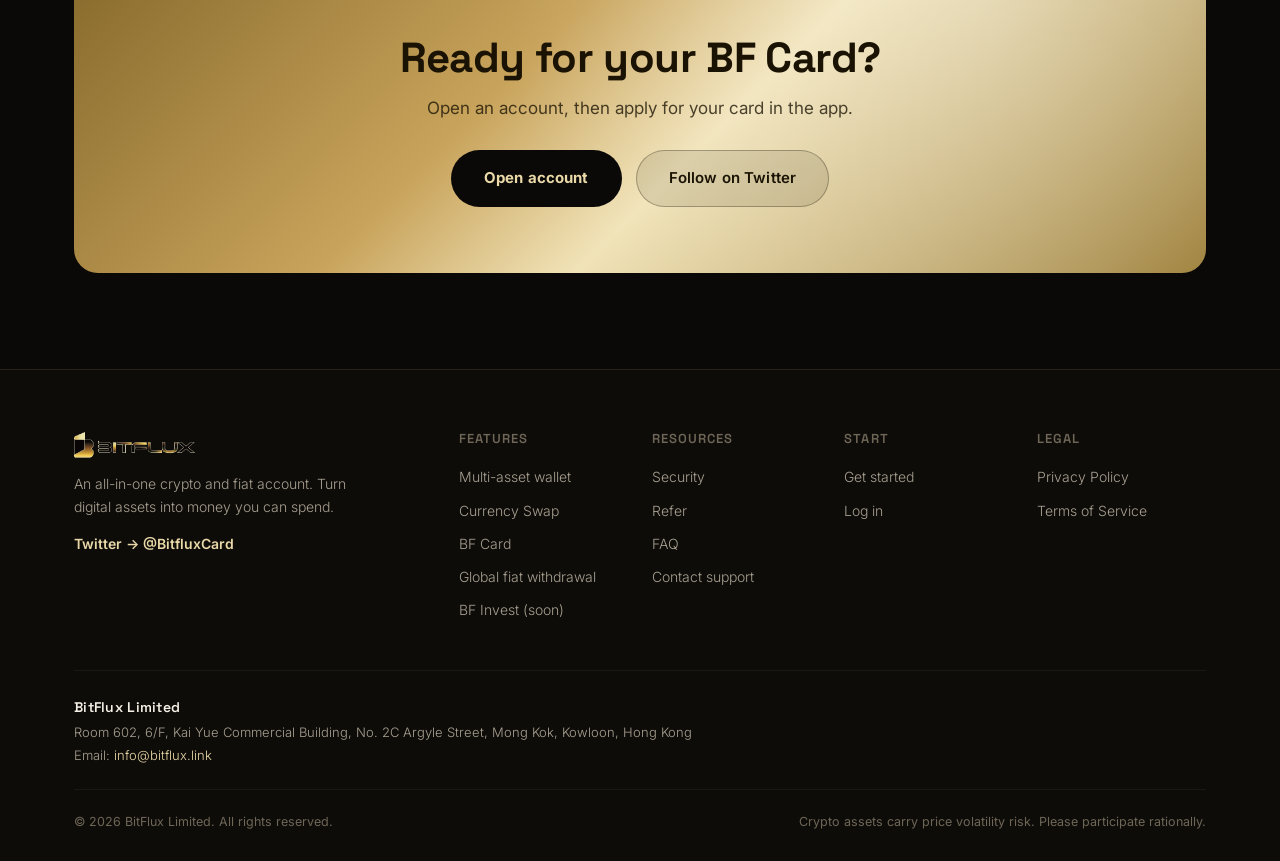
==== commit d6fd1e37: "Hide the build tag in the footer Keep the build id as an HTML comment for deploy checks. Build 20261" ====
--- a/card.html
+++ b/card.html
@@ -26,7 +26,7 @@
   <link rel="preconnect" href="https://fonts.googleapis.com" />
   <link rel="preconnect" href="https://fonts.gstatic.com" crossorigin />
   <link href="https://fonts.googleapis.com/css2?family=Inter:wght@300;400;500;600;700&family=Space+Grotesk:wght@500;600;700&family=Noto+Sans+SC:wght@300;400;500;700&display=swap" rel="stylesheet" />
-  <link rel="stylesheet" href="styles.css?v=20261023d" />
+  <link rel="stylesheet" href="styles.css?v=20261023e" />
 </head>
 <body class="page-sub" data-i18n-title="title_card" data-i18n-desc="meta_card">
   <svg class="svg-defs" aria-hidden="true" focusable="false" xmlns="http://www.w3.org/2000/svg">
@@ -211,12 +211,12 @@
       </div>
       <div class="footer-bottom">
         <span>© 2026 BitFlux Limited. All rights reserved.</span>
-        <span class="build-tag">build 20261023d</span>
+        <!-- build 20261023e -->
         <span data-i18n="foot_disclaimer">Crypto assets carry price volatility risk. Please participate rationally.</span>
       </div>
     </div>
   </footer>
 
-  <script src="app.js?v=20261023d"></script>
+  <script src="app.js?v=20261023e"></script>
 </body>
 </html>
--- a/styles.css
+++ b/styles.css
@@ -829,8 +829,6 @@
   50%{opacity:.19;transform:scale(1.14)}
 }
 
-/* visible build tag in footer — check this to confirm you're on the latest version */
-.build-tag{font-family:'Space Grotesk';font-size:11px;color:var(--txt-dim);border:1px solid var(--line);border-radius:999px;padding:2px 10px;letter-spacing:.04em}
 
 /* ===================== LEGAL PAGES (privacy / terms) ===================== */
 /* both language versions live in the HTML; app.js sets <html lang>, CSS shows the matching one */
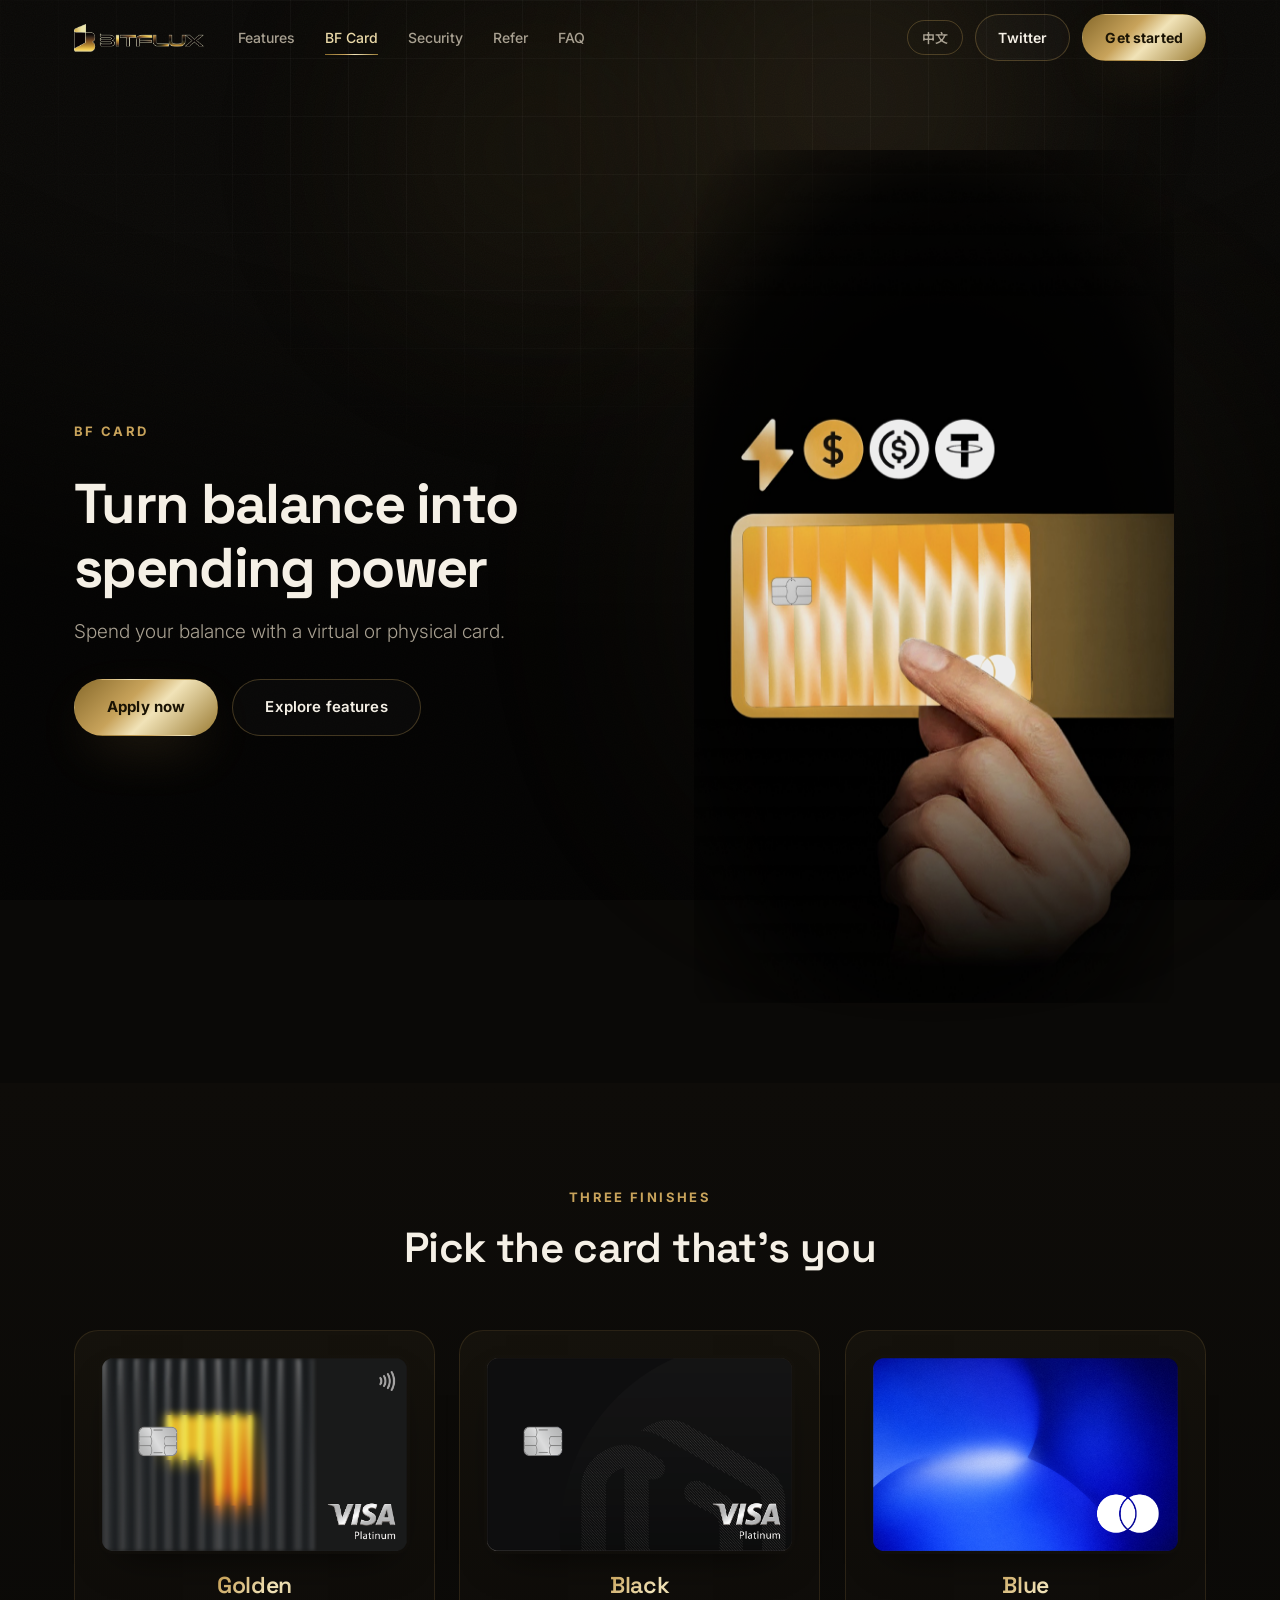
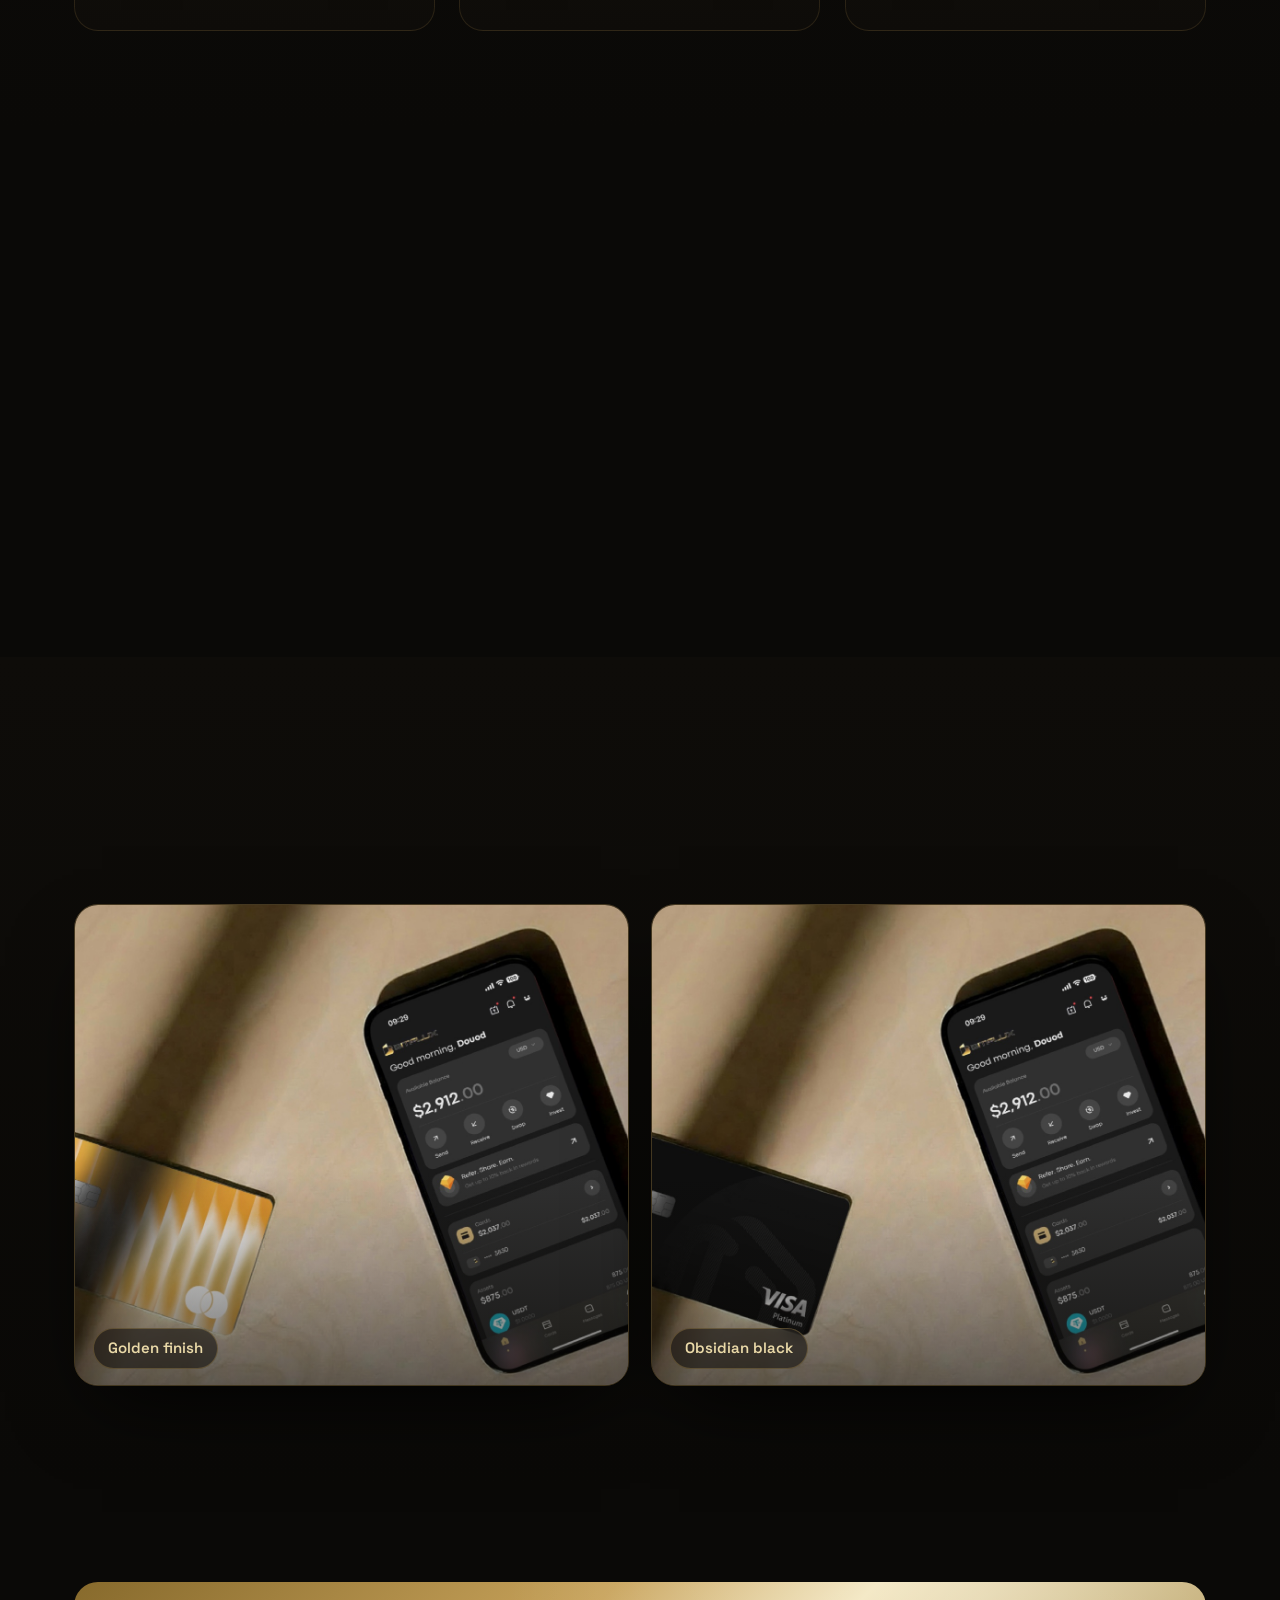
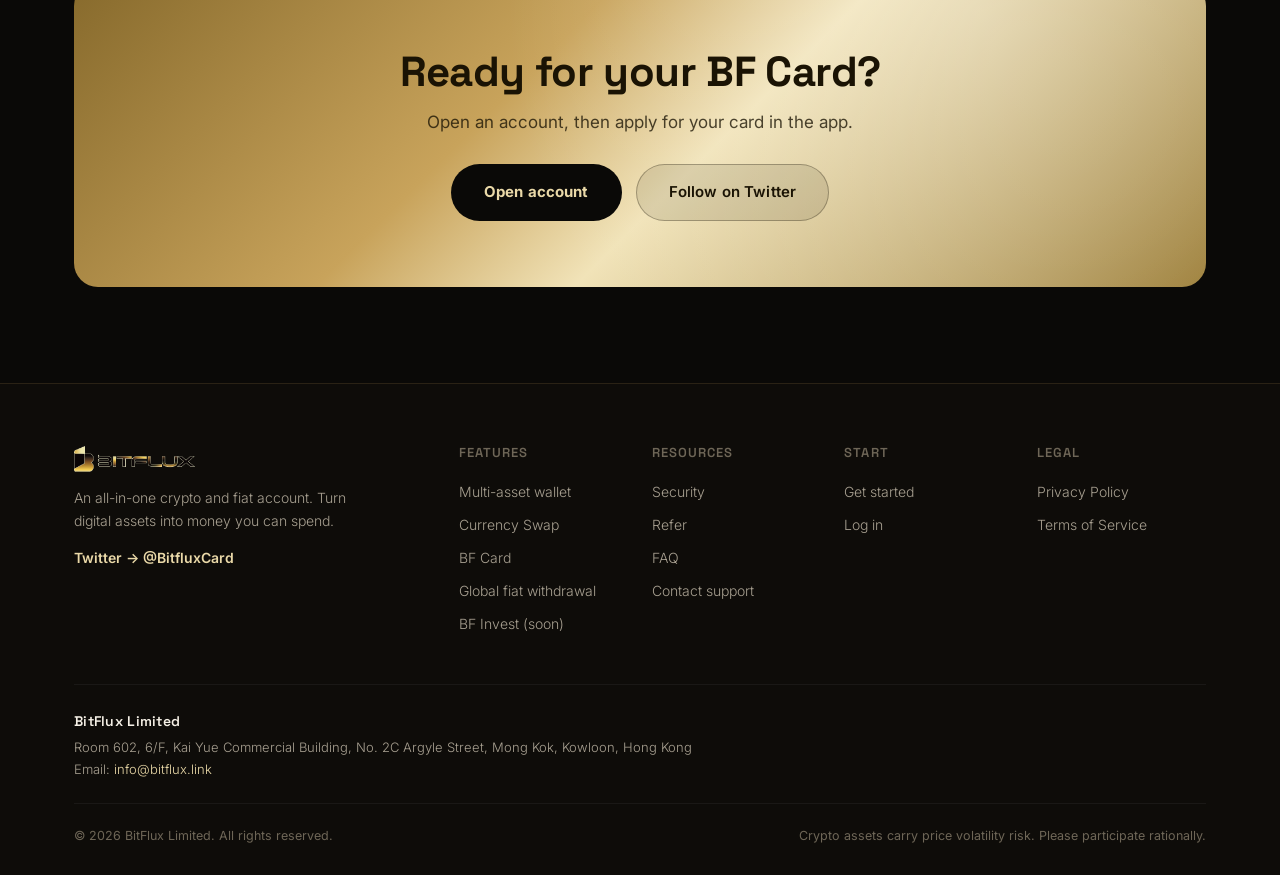
==== commit b43c0c24: "Larger, responsive type for headings and lists; collapse nav on tablets With the description lines g" ====
--- a/card.html
+++ b/card.html
@@ -26,7 +26,7 @@
   <link rel="preconnect" href="https://fonts.googleapis.com" />
   <link rel="preconnect" href="https://fonts.gstatic.com" crossorigin />
   <link href="https://fonts.googleapis.com/css2?family=Inter:wght@300;400;500;600;700&family=Space+Grotesk:wght@500;600;700&family=Noto+Sans+SC:wght@300;400;500;700&display=swap" rel="stylesheet" />
-  <link rel="stylesheet" href="styles.css?v=20261023e" />
+  <link rel="stylesheet" href="styles.css?v=20261023f" />
 </head>
 <body class="page-sub" data-i18n-title="title_card" data-i18n-desc="meta_card">
   <svg class="svg-defs" aria-hidden="true" focusable="false" xmlns="http://www.w3.org/2000/svg">
@@ -211,12 +211,12 @@
       </div>
       <div class="footer-bottom">
         <span>© 2026 BitFlux Limited. All rights reserved.</span>
-        <!-- build 20261023e -->
+        <!-- build 20261023f -->
         <span data-i18n="foot_disclaimer">Crypto assets carry price volatility risk. Please participate rationally.</span>
       </div>
     </div>
   </footer>
 
-  <script src="app.js?v=20261023e"></script>
+  <script src="app.js?v=20261023f"></script>
 </body>
 </html>
--- a/styles.css
+++ b/styles.css
@@ -137,7 +137,7 @@
 .section{padding:100px 0;position:relative}
 .section-alt{background:linear-gradient(180deg,var(--bg-2),var(--bg))}
 .section-head{text-align:center;max-width:700px;margin:0 auto 58px}
-.eyebrow{display:inline-block;font-size:12px;font-weight:700;letter-spacing:.18em;text-transform:uppercase;color:var(--gold);margin-bottom:16px}
+.eyebrow{display:inline-block;font-size:13px;font-weight:700;letter-spacing:.18em;text-transform:uppercase;color:var(--gold);margin-bottom:16px}
 .section-title{font-size:clamp(28px,3.6vw,42px);margin-bottom:16px;font-weight:600}
 .section-lead{font-size:17px;color:var(--txt-mut);font-weight:300}
 
@@ -158,14 +158,14 @@
 .why-card{background:linear-gradient(180deg,var(--panel),var(--bg-2));border:1px solid var(--line);border-radius:var(--radius);padding:26px;transition:transform .35s var(--ease),border-color .35s}
 .why-card:hover{transform:translateY(-5px);border-color:var(--line-2)}
 .why-ico{color:var(--gold-2);margin-bottom:16px}
-.why-card h3{font-size:17px;margin-bottom:8px;font-weight:600}
+.why-card h3{font-size:clamp(18px,1.7vw,21px);margin-bottom:8px;line-height:1.35;font-weight:600}
 .why-card p{font-size:14px;color:var(--txt-mut);font-weight:300}
 
 /* stat band */
 .stat-band{display:grid;grid-template-columns:repeat(4,1fr);gap:18px;text-align:center}
 .stat-band div{background:linear-gradient(180deg,var(--panel),var(--bg-2));border:1px solid var(--line);border-radius:var(--radius);padding:30px 16px}
 .stat-band strong{display:block;font-family:'Space Grotesk';font-size:38px;font-weight:600;background:var(--gold-grad);-webkit-background-clip:text;background-clip:text;-webkit-text-fill-color:transparent}
-.stat-band span{font-size:13px;color:var(--txt-mut);margin-top:4px}
+.stat-band span{font-size:14.5px;color:var(--txt-mut);margin-top:4px}
 
 /* preview gallery */
 .preview-grid{display:grid;grid-template-columns:repeat(4,1fr);gap:20px}
@@ -181,18 +181,18 @@
 .steps{display:flex;align-items:stretch;justify-content:center;gap:14px;flex-wrap:wrap}
 .step{flex:1;min-width:230px;background:linear-gradient(180deg,var(--panel),var(--bg-2));border:1px solid var(--line);border-radius:var(--radius);padding:30px}
 .step-num{font-family:'Space Grotesk';font-size:32px;font-weight:600;background:var(--gold-grad);-webkit-background-clip:text;background-clip:text;-webkit-text-fill-color:transparent;margin-bottom:14px}
-.step h3{font-size:19px;margin-bottom:8px;font-weight:600}
+.step h3{font-size:clamp(19px,1.9vw,23px);margin-bottom:8px;font-weight:600}
 .step p{font-size:14.5px;color:var(--txt-mut);font-weight:300}
 .step-arrow{align-self:center;font-size:24px;color:var(--gold-3)}
 
 /* split (security / card) */
 .split{display:grid;grid-template-columns:1fr 1fr;gap:58px;align-items:center}
 .split-copy .section-title,.split-copy .eyebrow{text-align:left}
-.check-list{list-style:none;display:flex;flex-direction:column;gap:18px;margin-top:26px}
-.check-list li{display:flex;gap:14px}
-.check-list .ck{flex:none;width:28px;height:28px;border-radius:9px;background:var(--gold-soft);color:var(--gold-2);display:grid;place-items:center;margin-top:2px}
-.check-list .ck .ico{width:16px;height:16px}
-.check-list strong{display:block;font-size:15.5px;font-weight:600}
+.check-list{list-style:none;display:flex;flex-direction:column;gap:22px;margin-top:30px}
+.check-list li{display:flex;gap:16px;align-items:center}
+.check-list .ck{flex:none;width:36px;height:36px;border-radius:11px;background:var(--gold-soft);color:var(--gold-2);display:grid;place-items:center}
+.check-list .ck .ico{width:19px;height:19px}
+.check-list strong{display:block;font-size:clamp(17px,1.6vw,20px);font-weight:600}
 .check-list em{font-style:normal;font-size:14px;color:var(--txt-mut);font-weight:300}
 .split-visual{display:flex;justify-content:center}
 .split-phone{background:#000;border:1px solid var(--line-2);border-radius:40px;padding:9px;box-shadow:var(--shadow);width:280px;overflow:hidden}
@@ -238,7 +238,7 @@
 .faq{display:flex;flex-direction:column;gap:12px}
 .faq-item{background:linear-gradient(180deg,var(--panel),var(--bg-2));border:1px solid var(--line);border-radius:14px;padding:0 22px;transition:border-color .35s var(--ease),background .35s}
 .faq-item.open{border-color:var(--line-2);background:linear-gradient(180deg,var(--panel-2),var(--panel))}
-.faq-q{width:100%;background:none;border:0;cursor:pointer;font-family:inherit;color:var(--txt);font-weight:600;font-size:16px;padding:18px 0;display:flex;justify-content:space-between;align-items:center;gap:16px;text-align:left}
+.faq-q{width:100%;background:none;border:0;cursor:pointer;font-family:inherit;color:var(--txt);font-weight:600;font-size:clamp(16px,1.5vw,18px);padding:20px 0;display:flex;justify-content:space-between;align-items:center;gap:16px;text-align:left}
 .faq-ic{position:relative;flex:none;width:18px;height:18px}
 .faq-ic::before,.faq-ic::after{content:"";position:absolute;background:var(--gold);border-radius:2px;transition:transform .35s var(--ease),opacity .35s}
 .faq-ic::before{top:8px;left:0;width:18px;height:2px}
@@ -399,7 +399,7 @@
 .hl{display:block;background:linear-gradient(180deg,var(--panel),var(--bg-2));border:1px solid var(--line);border-radius:var(--radius);padding:26px 24px;transition:transform .35s var(--ease),border-color .35s,box-shadow .35s}
 .hl:hover{transform:translateY(-6px);border-color:var(--line-2);box-shadow:var(--shadow)}
 .hl-ico{width:48px;height:48px;border-radius:13px;background:var(--gold-soft);border:1px solid var(--line-2);display:grid;place-items:center;margin-bottom:16px;color:var(--gold-2)}
-.hl h3{font-size:17px;font-weight:600;margin-bottom:6px}
+.hl h3{font-size:clamp(17px,1.5vw,19px);font-weight:600;margin-bottom:0}
 .hl p{font-size:13px;color:var(--txt-mut);font-weight:300}
 
 /* ===================== REAL CARD SHOWCASE (home) ===================== */
@@ -437,7 +437,7 @@
 .tier-card:hover{transform:translateY(-8px);border-color:var(--line-2);box-shadow:var(--shadow)}
 .tier-img{border-radius:14px;overflow:hidden;margin-bottom:18px;box-shadow:0 18px 40px -22px rgba(0,0,0,.8)}
 .tier-img img{width:100%;display:block}
-.tier-card h3{font-family:'Space Grotesk';font-size:20px;font-weight:600;margin-bottom:8px;background:var(--gold-grad);-webkit-background-clip:text;background-clip:text;-webkit-text-fill-color:transparent}
+.tier-card h3{font-family:'Space Grotesk';font-size:clamp(20px,1.9vw,23px);font-weight:600;margin-bottom:8px;background:var(--gold-grad);-webkit-background-clip:text;background-clip:text;-webkit-text-fill-color:transparent}
 .tier-card p{font-size:14px;color:var(--txt-mut);font-weight:300}
 
 /* ===================== FEATURES · 图文并茂 (alternating rows) ===================== */
@@ -453,11 +453,11 @@
 .feat-phone .phone-screen img{width:104%;margin-left:-2%;display:block}
 .feat-text{max-width:480px}
 .feat-text .fcard-ico{margin-bottom:18px}
-.feat-step{display:inline-block;font-family:'Space Grotesk';font-size:12px;font-weight:600;letter-spacing:.16em;text-transform:uppercase;color:var(--gold-3);margin-bottom:10px}
-.feat-text h3{font-size:clamp(23px,2.5vw,30px);font-weight:600;margin-bottom:14px;letter-spacing:-.01em}
+.feat-step{display:inline-block;font-family:'Space Grotesk';font-size:13px;font-weight:600;letter-spacing:.16em;text-transform:uppercase;color:var(--gold-3);margin-bottom:10px}
+.feat-text h3{font-size:clamp(26px,3.1vw,38px);font-weight:600;margin-bottom:18px;letter-spacing:-.01em}
 .feat-text p{font-size:16px;color:var(--txt-mut);font-weight:300;margin-bottom:18px}
 .feat-text .tags{display:flex;flex-wrap:wrap;gap:8px}
-.feat-text .tags span{font-size:11.5px;color:var(--gold-2);background:rgba(200,163,91,.08);border:1px solid var(--line);padding:4px 11px;border-radius:999px;font-weight:500}
+.feat-text .tags span{font-size:13.5px;color:var(--gold-2);background:rgba(200,163,91,.08);border:1px solid var(--line);padding:6px 14px;border-radius:999px;font-weight:500}
 @media(hover:hover){.feat-phone{animation:floatY 7s ease-in-out infinite}}
 
 /* ===================== IN-PHONE APP MOCKUPS (code UI · no screenshots · no private data) ===================== */
@@ -633,7 +633,7 @@
 .ls-item{margin:0;position:relative;border-radius:var(--radius-lg);overflow:hidden;border:1px solid var(--line-2);box-shadow:var(--shadow)}
 .ls-item img{width:100%;height:480px;object-fit:cover;display:block;transition:transform .7s cubic-bezier(.16,1,.3,1)}
 .ls-item:hover img{transform:scale(1.05)}
-.ls-item figcaption{position:absolute;left:18px;bottom:16px;z-index:2;font-family:'Space Grotesk';font-size:14px;font-weight:600;color:var(--gold-2);background:rgba(10,9,7,.55);border:1px solid var(--line-2);backdrop-filter:blur(8px);padding:7px 14px;border-radius:999px}
+.ls-item figcaption{position:absolute;left:18px;bottom:16px;z-index:2;font-family:'Space Grotesk';font-size:15px;font-weight:600;color:var(--gold-2);background:rgba(10,9,7,.55);border:1px solid var(--line-2);backdrop-filter:blur(8px);padding:7px 14px;border-radius:999px}
 .ls-item::after{content:"";position:absolute;inset:0;background:linear-gradient(180deg,transparent 55%,rgba(10,9,7,.6));pointer-events:none}
 
 /* ===================== RESPONSIVE ===================== */
@@ -721,7 +721,7 @@
 .bx:hover{transform:translateY(-6px);border-color:var(--line-2);box-shadow:var(--shadow)}
 .bx-pill{display:inline-flex;align-items:center;gap:7px;align-self:flex-start;font-family:'Space Grotesk';font-size:12.5px;font-weight:600;letter-spacing:.02em;color:var(--gold-2);background:rgba(200,163,91,.1);border:1px solid var(--line-2);border-radius:999px;padding:6px 14px;margin-bottom:16px}
 .bx-pill .ico{width:14px;height:14px}
-.bx h3{font-size:20px;font-weight:600;margin-bottom:6px}
+.bx h3{font-size:clamp(20px,1.9vw,24px);font-weight:600;margin-bottom:6px}
 .bx .bx-sub{font-size:13.5px;color:var(--txt-mut);font-weight:300}
 /* pay — send demo */
 .bx-pay{grid-area:pay}
@@ -853,3 +853,11 @@
   .legal h2{font-size:18px;margin-top:38px}
   .legal-contact{padding:18px}
 }
+
+/* tablets: the full nav doesn't fit below ~980px — use the mobile menu */
+@media(max-width:980px){
+  .nav-links,.nav-actions{display:none}
+  .nav-burger{display:flex}
+  .nav-mobile{display:flex}
+}
+.lang-toggle{white-space:nowrap}
